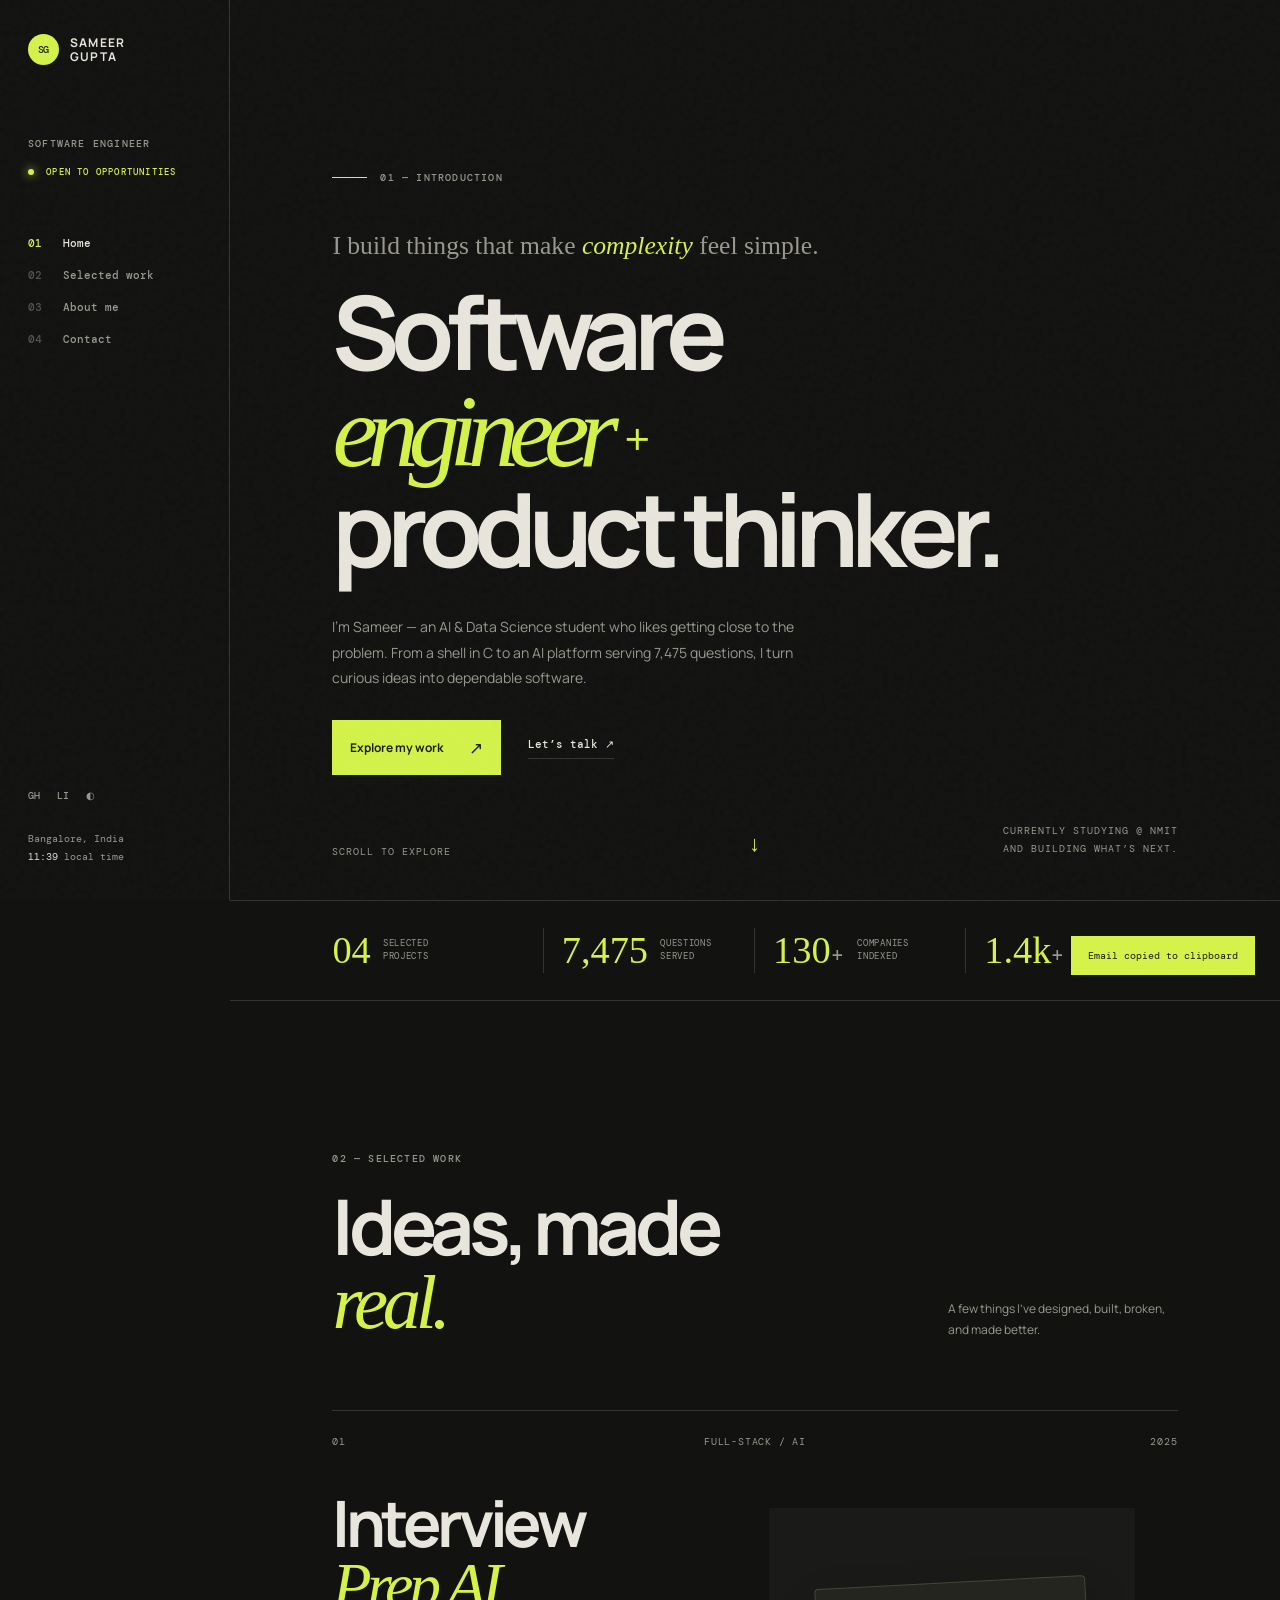
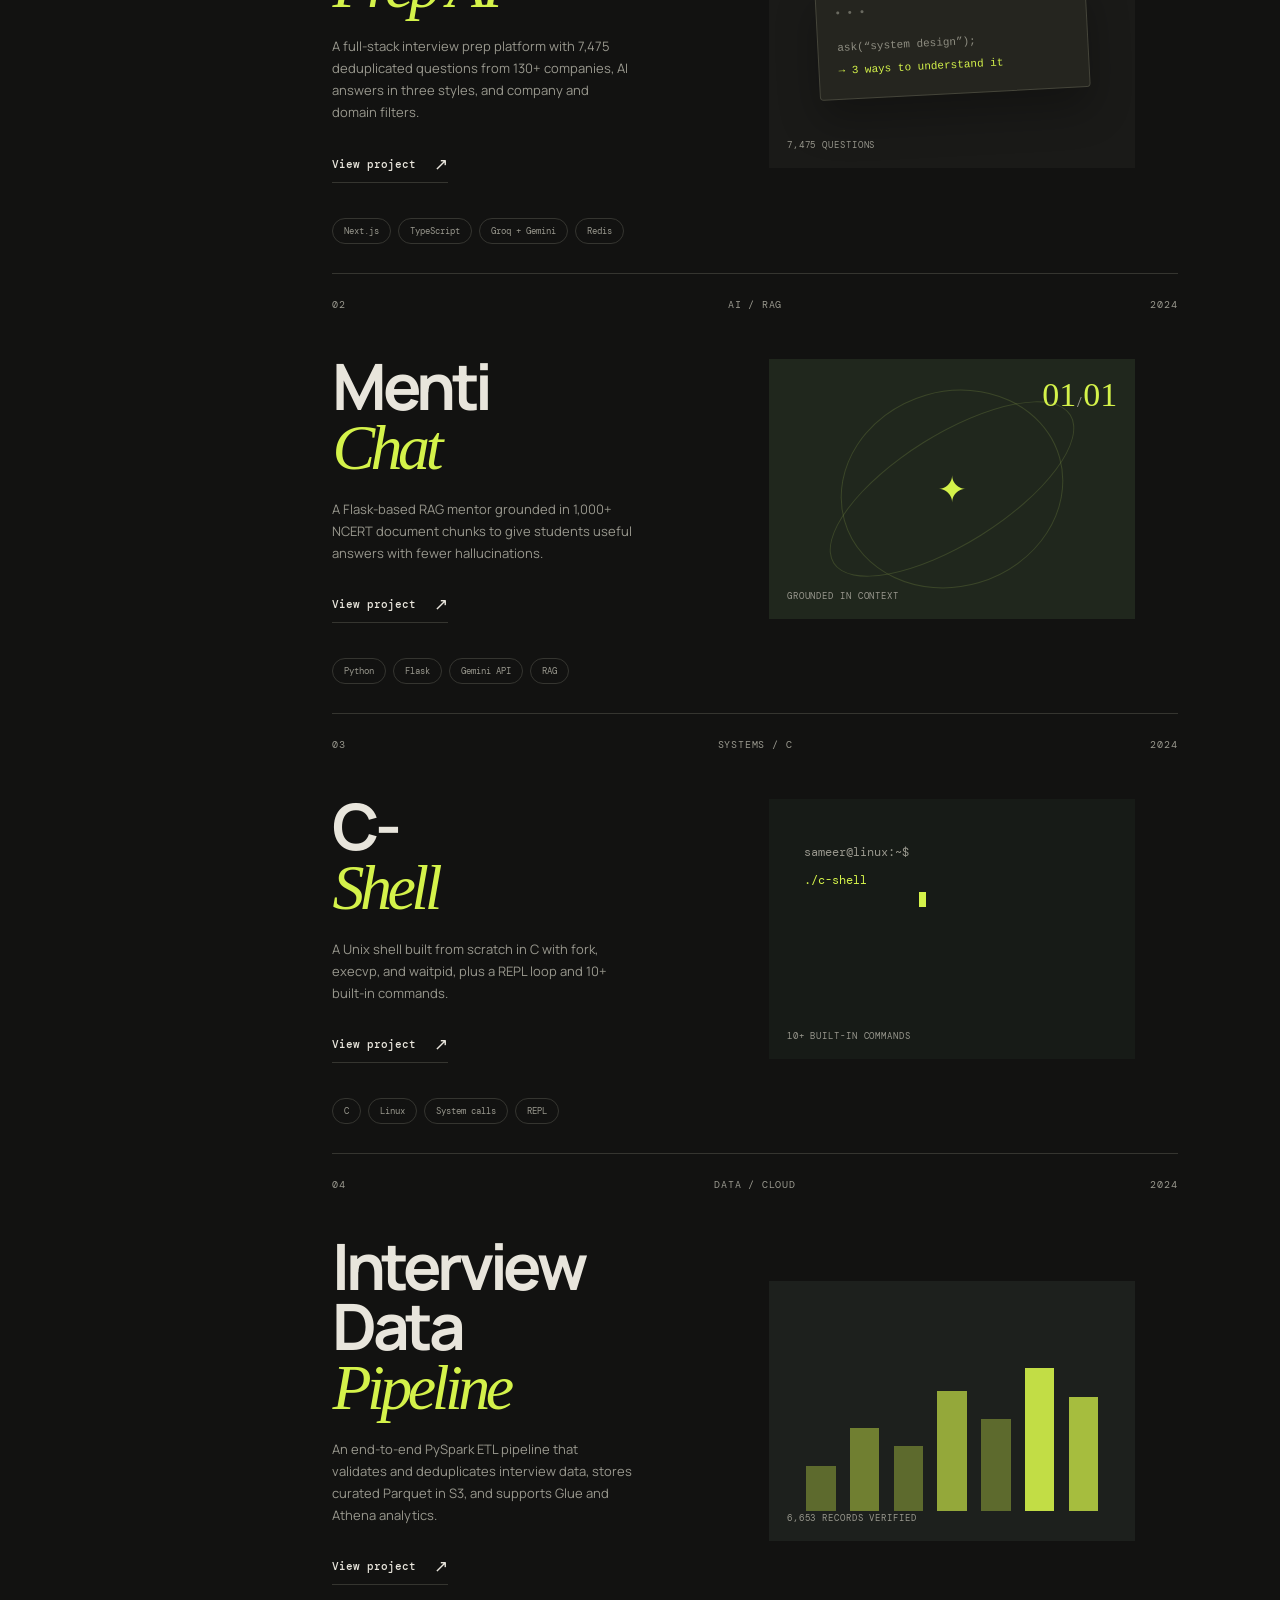
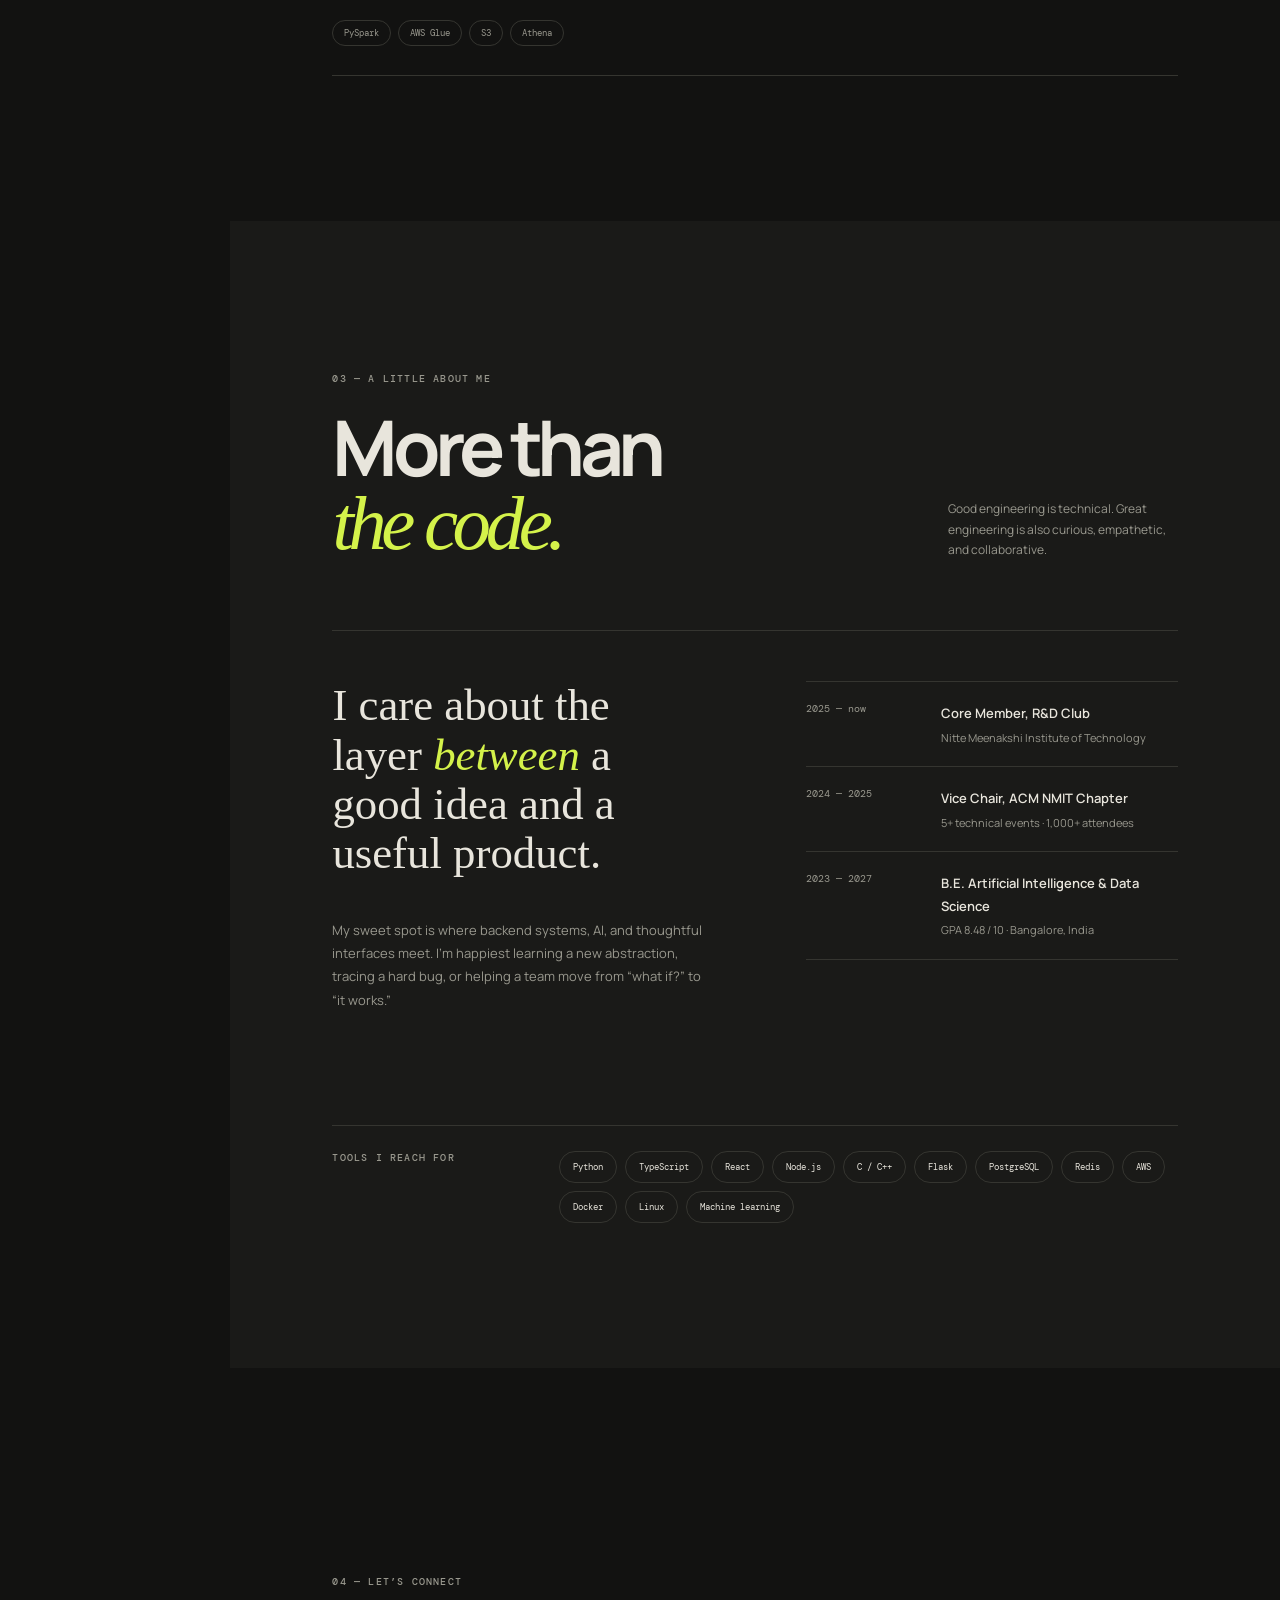
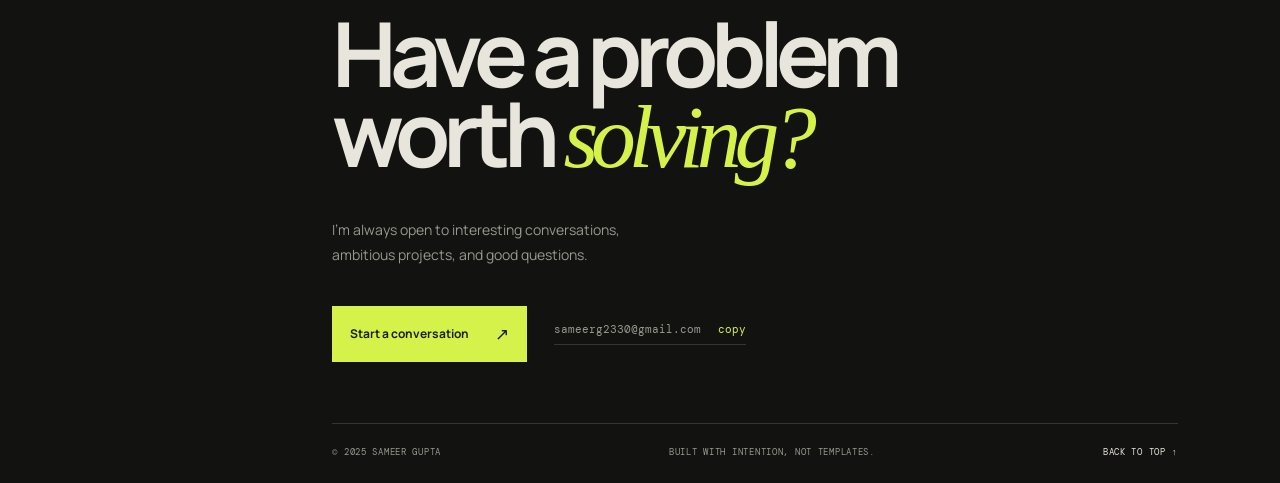
==== index.html @ 7794a2fc "updated links for projects and their description" ====
<!doctype html>
<html lang="en">
  <head>
    <meta charset="UTF-8" />
    <meta name="viewport" content="width=device-width, initial-scale=1.0" />
    <meta name="description" content="Sameer Gupta — software engineer building useful systems with clarity and care." />
    <title>Sameer Gupta — Software Engineer</title>
    <link rel="preconnect" href="https://fonts.googleapis.com" />
    <link rel="preconnect" href="https://fonts.gstatic.com" crossorigin />
    <link href="https://fonts.googleapis.com/css2?family=DM+Mono:wght@400;500&family=Manrope:wght@400;500;600;700;800&display=swap" rel="stylesheet" />
    <link rel="stylesheet" href="styles.css" />
  </head>
  <body>
    <div class="noise"></div>
    <aside class="sidebar" aria-label="Primary navigation">
      <a class="brand" href="#top" aria-label="Sameer Gupta home"><span class="brand-mark">SG</span><span>sameer<br />gupta</span></a>
      <div class="side-meta">
        <span class="eyebrow">Software engineer</span>
        <span class="status"><i></i> open to opportunities</span>
      </div>
      <nav class="side-nav">
        <a class="active" href="#top"><span>01</span>Home</a>
        <a href="#work"><span>02</span>Selected work</a>
        <a href="#about"><span>03</span>About me</a>
        <a href="#contact"><span>04</span>Contact</a>
      </nav>
      <div class="side-bottom">
        <div class="socials"><a href="https://github.com/SamG1123" target="_blank" rel="noreferrer">GH</a><a href="https://linkedin.com/in/sameer-gupta-him" target="_blank" rel="noreferrer">LI</a><button id="themeToggle" aria-label="Toggle color theme">◐</button></div>
        <span class="location">Bangalore, India<br /><span id="clock">--:--</span> local time</span>
      </div>
    </aside>

    <header class="mobile-header">
      <a class="brand" href="#top"><span class="brand-mark">SG</span><span>sameer gupta</span></a>
      <button class="menu-toggle" id="menuToggle" aria-expanded="false" aria-controls="mobileNav">Menu <span>+</span></button>
    </header>
    <nav class="mobile-nav" id="mobileNav">
      <a href="#top">01 / Home</a><a href="#work">02 / Selected work</a><a href="#about">03 / About me</a><a href="#contact">04 / Contact</a>
    </nav>

    <main id="top">
      <section class="hero section-pad">
        <div class="hero-kicker reveal"><span class="line"></span><span>01 — introduction</span></div>
        <div class="hero-copy">
          <p class="hero-overline reveal">I build things that make <em>complexity</em> feel simple.</p>
          <h1 class="reveal">Software<br /><span>engineer</span> <b>+</b><br />product thinker.</h1>
          <p class="hero-description reveal">I’m Sameer — an AI &amp; Data Science student who likes getting close to the problem. From a shell in C to an AI platform serving 7,475 questions, I turn curious ideas into dependable software.</p>
          <div class="hero-actions reveal"><a class="button button-primary" href="#work">Explore my work <span>↗</span></a><a class="text-link" href="#contact">Let’s talk <span>↗</span></a></div>
        </div>
        <div class="hero-footer reveal"><span>Scroll to explore</span><span class="scroll-arrow">↓</span><span class="hero-note">Currently studying @ NMIT<br />and building what’s next.</span></div>
      </section>

      <section class="metrics section-pad">
        <div class="metric"><strong>04</strong><span>selected<br />projects</span></div>
        <div class="metric"><strong>7,475</strong><span>questions<br />served</span></div>
        <div class="metric"><strong>130<span>+</span></strong><span>companies<br />indexed</span></div>
        <div class="metric"><strong>1.4k<span>+</span></strong><span>people reached<br />through events</span></div>
      </section>

      <section class="work section-pad" id="work">
        <div class="section-heading reveal"><div><span class="eyebrow">02 — selected work</span><h2>Ideas, made<br /><em>real.</em></h2></div><p>A few things I’ve designed, built, broken, and made better.</p></div>
        <div class="project-list">
          <article class="project featured reveal">
            <div class="project-top"><span class="project-number">01</span><span class="project-type">Full-stack / AI</span><span class="project-year">2025</span></div>
            <div class="project-content"><div><h3>Interview<br /><i>Prep AI</i></h3><p>A full-stack interview prep platform with 7,475 deduplicated questions from 130+ companies, AI answers in three styles, and company and domain filters.</p><a class="project-link" href="https://github.com/SamG1123/prep_ai" target="_blank" rel="noreferrer">View project <span>↗</span></a></div><div class="project-visual prep-visual"><span class="visual-label">7,475 questions</span><div class="terminal-card"><span class="dots">● ● ●</span><code>ask(“system design”);<br /><b>→ 3 ways to understand it</b></code></div></div></div>
            <div class="tags"><span>Next.js</span><span>TypeScript</span><span>Groq + Gemini</span><span>Redis</span></div>
          </article>
          <article class="project reveal">
            <div class="project-top"><span class="project-number">02</span><span class="project-type">AI / RAG</span><span class="project-year">2024</span></div>
            <div class="project-content"><div><h3>Menti<br /><i>Chat</i></h3><p>A Flask-based RAG mentor grounded in 1,000+ NCERT document chunks to give students useful answers with fewer hallucinations.</p><a class="project-link" href="https://github.com/SamG1123/MentiChat" target="_blank" rel="noreferrer">View project <span>↗</span></a></div><div class="project-visual mentor-visual"><span class="orbit orbit-one"></span><span class="orbit orbit-two"></span><span class="visual-label">grounded in context</span><strong>01<span>/</span>01</strong></div></div>
            <div class="tags"><span>Python</span><span>Flask</span><span>Gemini API</span><span>RAG</span></div>
          </article>
          <article class="project reveal">
            <div class="project-top"><span class="project-number">03</span><span class="project-type">Systems / C</span><span class="project-year">2024</span></div>
            <div class="project-content"><div><h3>C-<br /><i>Shell</i></h3><p>A Unix shell built from scratch in C with fork, execvp, and waitpid, plus a REPL loop and 10+ built-in commands.</p><a class="project-link" href="https://github.com/SamG1123/C-Shell" target="_blank" rel="noreferrer">View project <span>↗</span></a></div><div class="project-visual shell-visual"><span class="prompt">sameer@linux:~$</span><span class="command">./c-shell</span><span class="cursor"></span><span class="visual-label">10+ built-in commands</span></div></div>
            <div class="tags"><span>C</span><span>Linux</span><span>System calls</span><span>REPL</span></div>
          </article>
          <article class="project reveal">
            <div class="project-top"><span class="project-number">04</span><span class="project-type">Data / Cloud</span><span class="project-year">2024</span></div>
            <div class="project-content"><div><h3>Interview Data<br /><i>Pipeline</i></h3><p>An end-to-end PySpark ETL pipeline that validates and deduplicates interview data, stores curated Parquet in S3, and supports Glue and Athena analytics.</p><a class="project-link" href="https://github.com/SamG1123/interview_data_pipeline" target="_blank" rel="noreferrer">View project <span>↗</span></a></div><div class="project-visual data-visual"><div class="bars"><i></i><i></i><i></i><i></i><i></i><i></i><i></i></div><span class="visual-label">6,653 records verified</span></div></div>
            <div class="tags"><span>PySpark</span><span>AWS Glue</span><span>S3</span><span>Athena</span></div>
          </article>
        </div>
      </section>

      <section class="about section-pad" id="about">
        <div class="section-heading reveal"><div><span class="eyebrow">03 — a little about me</span><h2>More than<br /><em>the code.</em></h2></div><p>Good engineering is technical. Great engineering is also curious, empathetic, and collaborative.</p></div>
        <div class="about-grid">
          <div class="about-statement reveal"><p>I care about the layer <em>between</em> a good idea and a useful product.</p><p class="small">My sweet spot is where backend systems, AI, and thoughtful interfaces meet. I’m happiest learning a new abstraction, tracing a hard bug, or helping a team move from “what if?” to “it works.”</p></div>
          <div class="experience reveal"><div class="experience-row"><span>2025 — now</span><div><strong>Core Member, R&amp;D Club</strong><p>Nitte Meenakshi Institute of Technology</p></div></div><div class="experience-row"><span>2024 — 2025</span><div><strong>Vice Chair, ACM NMIT Chapter</strong><p>5+ technical events · 1,000+ attendees</p></div></div><div class="experience-row"><span>2023 — 2027</span><div><strong>B.E. Artificial Intelligence &amp; Data Science</strong><p>GPA 8.48 / 10 · Bangalore, India</p></div></div></div>
        </div>
        <div class="skills reveal"><span class="eyebrow">Tools I reach for</span><div class="skill-cloud"><span>Python</span><span>TypeScript</span><span>React</span><span>Node.js</span><span>C / C++</span><span>Flask</span><span>PostgreSQL</span><span>Redis</span><span>AWS</span><span>Docker</span><span>Linux</span><span>Machine learning</span></div></div>
      </section>

      <section class="contact section-pad" id="contact">
        <div class="contact-inner reveal"><span class="eyebrow">04 — let’s connect</span><h2>Have a problem<br />worth <em>solving?</em></h2><p>I’m always open to interesting conversations, ambitious projects, and good questions.</p><div class="contact-actions"><a class="button button-primary" href="mailto:sameerg2330@gmail.com">Start a conversation <span>↗</span></a><button class="copy-email" id="copyEmail">sameerg2330@gmail.com <span>copy</span></button></div></div>
        <footer><span>© 2025 Sameer Gupta</span><span>Built with intention, not templates.</span><a href="#top">Back to top ↑</a></footer>
      </section>
    </main>
    <div class="toast" id="toast">Email copied to clipboard</div>
    <script src="script.js"></script>
  </body>
</html>
---- styles.css ----
:root{--bg:#121211;--surface:#1a1a18;--text:#e8e5dc;--muted:#99988e;--line:#353530;--accent:#d4f24a;--accent-dark:#1b2010;--serif:Georgia,'Times New Roman',serif;--mono:'DM Mono',monospace;--sans:Manrope,Arial,sans-serif}
*{box-sizing:border-box}html{scroll-behavior:smooth}body{margin:0;background:var(--bg);color:var(--text);font-family:var(--sans);font-size:15px;line-height:1.5}body.light{--bg:#f1f0e9;--surface:#e5e4dc;--text:#1c1c19;--muted:#66665f;--line:#c9c8bf;--accent:#365f28;--accent-dark:#eff8df}.noise{position:fixed;inset:0;pointer-events:none;opacity:.035;z-index:20;background-image:url("data:image/svg+xml,%3Csvg viewBox='0 0 180 180' xmlns='http://www.w3.org/2000/svg'%3E%3Cfilter id='n'%3E%3CfeTurbulence type='fractalNoise' baseFrequency='.9' numOctaves='4' stitchTiles='stitch'/%3E%3C/filter%3E%3Crect width='100%25' height='100%25' filter='url(%23n)' opacity='.7'/%3E%3C/svg%3E")}.sidebar{position:fixed;top:0;bottom:0;left:0;width:230px;border-right:1px solid var(--line);padding:34px 28px;display:flex;flex-direction:column;z-index:10}.brand{display:flex;align-items:center;gap:11px;color:var(--text);font-size:12px;line-height:1.1;text-transform:uppercase;letter-spacing:.1em;font-weight:700;text-decoration:none}.brand-mark{display:grid;place-items:center;background:var(--accent);color:var(--accent-dark);width:31px;height:31px;border-radius:50%;font:500 10px var(--mono);letter-spacing:-.08em}.side-meta{margin-top:72px;display:grid;gap:16px}.eyebrow,.side-meta{font:500 10px var(--mono);text-transform:uppercase;letter-spacing:.12em}.eyebrow{color:var(--muted)}.status{color:var(--accent);font-size:9px}.status i{display:inline-block;width:6px;height:6px;border-radius:50%;background:var(--accent);margin-right:6px;box-shadow:0 0 10px var(--accent)}.side-nav{display:grid;gap:18px;margin-top:58px}.side-nav a{color:var(--muted);text-decoration:none;font:500 11px var(--mono);transition:.2s}.side-nav a span{display:inline-block;width:35px;color:#54544d}.side-nav a:hover,.side-nav a.active{color:var(--text)}.side-nav a.active span{color:var(--accent)}.side-bottom{margin-top:auto;display:grid;gap:28px}.socials{display:flex;gap:17px;align-items:center}.socials a,.socials button{color:var(--muted);font:500 10px var(--mono);text-decoration:none;background:none;border:0;padding:0;cursor:pointer}.socials a:hover,.socials button:hover{color:var(--accent)}.location{font:10px var(--mono);line-height:1.8;color:var(--muted)}#clock{color:var(--text)}main{margin-left:230px}.section-pad{padding-left:8vw;padding-right:8vw}.hero{min-height:100vh;padding-top:19vh;padding-bottom:42px;display:flex;flex-direction:column}.hero-kicker{display:flex;align-items:center;gap:13px;font:500 10px var(--mono);text-transform:uppercase;letter-spacing:.12em;color:var(--muted)}.line{width:35px;height:1px;background:var(--accent)}.hero-copy{max-width:880px;margin:auto 0}.hero-overline{font:400 clamp(18px,2vw,27px) var(--serif);color:var(--muted);margin:0 0 22px}.hero-overline em,.hero h1 span,.section-heading em,.about-statement em,.contact h2 em{color:var(--accent);font-style:italic}.hero h1{font-size:clamp(54px,8vw,116px);letter-spacing:-.08em;line-height:.94;margin:0;font-weight:700}.hero h1 span{font-family:var(--serif);font-weight:400;letter-spacing:-.1em}.hero h1 b{font-size:.45em;color:var(--accent);vertical-align:middle;font-weight:400;margin:0 .07em}.hero-description{max-width:480px;color:var(--muted);font-size:14px;line-height:1.8;margin:38px 0 30px}.hero-actions{display:flex;gap:27px;align-items:center}.button{display:inline-flex;gap:26px;align-items:center;text-decoration:none;font-size:12px;font-weight:700;padding:15px 18px;transition:transform .25s,background .25s}.button span,.project-link span{font-size:17px;font-weight:400}.button-primary{background:var(--accent);color:var(--accent-dark)}.button-primary:hover{transform:translateY(-3px);background:#e2fd61}.text-link,.project-link{color:var(--text);font:500 11px var(--mono);text-decoration:none;border-bottom:1px solid var(--line);padding-bottom:7px}.text-link:hover,.project-link:hover{color:var(--accent);border-color:var(--accent)}.hero-footer{display:grid;grid-template-columns:1fr 1fr 1fr;align-items:end;color:var(--muted);font:10px var(--mono);text-transform:uppercase;letter-spacing:.1em}.scroll-arrow{font-size:22px;color:var(--accent);text-align:center}.hero-note{text-align:right;line-height:1.8}.metrics{border-top:1px solid var(--line);border-bottom:1px solid var(--line);display:grid;grid-template-columns:repeat(4,1fr);padding-top:27px;padding-bottom:27px}.metric{display:flex;align-items:center;gap:12px;border-right:1px solid var(--line);padding-left:18px}.metric:first-child{padding-left:0}.metric:last-child{border:0}.metric strong{font:400 clamp(26px,3vw,40px) var(--serif);color:var(--accent)}.metric strong span{font-size:.55em}.metric span{font:9px var(--mono);text-transform:uppercase;letter-spacing:.08em;color:var(--muted);line-height:1.5}.work,.about{padding-top:145px;padding-bottom:145px}.section-heading{display:flex;justify-content:space-between;align-items:end;margin-bottom:70px}.section-heading h2{font-size:clamp(42px,6vw,82px);line-height:.95;letter-spacing:-.07em;margin:22px 0 0}.section-heading h2 em{font-family:var(--serif);font-weight:400}.section-heading>p{width:230px;color:var(--muted);font-size:12px;line-height:1.7;margin:0}.project-list{border-top:1px solid var(--line)}.project{border-bottom:1px solid var(--line);padding:24px 0 29px}.project-top{display:grid;grid-template-columns:1fr 1fr 1fr;color:var(--muted);font:10px var(--mono);text-transform:uppercase;letter-spacing:.08em}.project-type{text-align:center}.project-year{text-align:right}.project-content{display:grid;grid-template-columns:1fr 1fr;gap:70px;align-items:center;padding:45px 5% 35px 0}.project h3{font-size:clamp(38px,5vw,69px);line-height:.93;letter-spacing:-.07em;margin:0 0 20px}.project h3 i{font-family:var(--serif);font-weight:400;color:var(--accent)}.project p{max-width:300px;color:var(--muted);font-size:13px;line-height:1.7;margin:0 0 28px}.project-link{display:inline-flex;gap:18px;align-items:center}.project-visual{height:260px;position:relative;overflow:hidden;background:var(--surface);display:flex;align-items:center;justify-content:center}.visual-label{position:absolute;bottom:17px;left:18px;color:var(--muted);font:9px var(--mono);text-transform:uppercase;letter-spacing:.1em}.terminal-card{width:74%;background:#25251f;border:1px solid #45453a;border-radius:4px;padding:17px 19px;box-shadow:0 20px 40px #0004;transform:rotate(-3deg);font:11px/2 var(--mono);color:#8e8d81}.terminal-card .dots{font-size:7px;color:#6a6a60;display:block;margin-bottom:16px;letter-spacing:2px}.terminal-card code b{color:var(--accent);font-weight:400}.mentor-visual{background:#20271d}.orbit{position:absolute;border:1px solid #83994944;border-radius:50%;width:210px;height:210px;transform:rotate(25deg) skew(-8deg)}.orbit-two{width:280px;height:110px;transform:rotate(-32deg)}.mentor-visual:after{content:'✦';font-size:36px;color:var(--accent);z-index:1}.mentor-visual strong{position:absolute;right:18px;top:17px;font:34px var(--serif);color:var(--accent)}.mentor-visual strong span{font:11px var(--mono);color:var(--muted)}.shell-visual{background:#171b17;align-items:flex-start;justify-content:flex-start;padding:45px 35px;flex-direction:column;font:12px var(--mono)}.prompt{color:var(--muted)}.command{color:var(--accent);margin-top:12px}.cursor{width:7px;height:15px;background:var(--accent);margin:4px 0 0 115px;animation:blink 1s infinite}.data-visual{align-items:end;padding:30px 35px;background:#1d201d}.bars{height:150px;width:100%;display:flex;align-items:end;justify-content:space-around;gap:10px}.bars i{display:block;background:var(--accent);width:10%;height:30%;opacity:.35}.bars i:nth-child(2){height:55%;opacity:.45}.bars i:nth-child(3){height:43%}.bars i:nth-child(4){height:80%;opacity:.65}.bars i:nth-child(5){height:61%}.bars i:nth-child(6){height:95%;opacity:.9}.bars i:nth-child(7){height:76%;opacity:.75}.tags{display:flex;gap:7px;flex-wrap:wrap}.tags span,.skill-cloud span{border:1px solid var(--line);border-radius:30px;padding:6px 11px;color:var(--muted);font:9px var(--mono)}.about{background:var(--surface)}.about-grid{display:grid;grid-template-columns:1fr 1fr;gap:12%;border-top:1px solid var(--line);padding-top:50px}.about-statement>p:first-child{font:400 clamp(26px,3.5vw,47px) var(--serif);line-height:1.1;max-width:500px;margin:0 0 40px}.about-statement .small{font-size:13px;line-height:1.8;color:var(--muted);max-width:410px}.experience{border-top:1px solid var(--line)}.experience-row{display:grid;grid-template-columns:120px 1fr;gap:15px;padding:20px 0;border-bottom:1px solid var(--line)}.experience-row>span{font:10px var(--mono);color:var(--muted)}.experience-row strong{font-size:13px;font-weight:600}.experience-row p{font-size:11px;color:var(--muted);margin:5px 0 0}.skills{border-top:1px solid var(--line);margin-top:100px;padding-top:25px;display:grid;grid-template-columns:1fr 3fr;gap:20px}.skill-cloud{display:flex;flex-wrap:wrap;gap:8px}.skill-cloud span{color:var(--text);padding:9px 13px}.contact{padding-top:145px;padding-bottom:25px}.contact-inner{min-height:510px;display:flex;flex-direction:column;justify-content:center}.contact h2{font-size:clamp(48px,7vw,96px);line-height:.9;letter-spacing:-.08em;margin:25px 0}.contact h2 em{font-family:var(--serif);font-weight:400}.contact-inner>p{color:var(--muted);font-size:14px;max-width:330px;line-height:1.8}.contact-actions{display:flex;align-items:center;gap:27px;margin-top:25px}.copy-email{border:0;border-bottom:1px solid var(--line);padding:0 0 8px;background:none;color:var(--muted);font:11px var(--mono);cursor:pointer}.copy-email span{color:var(--accent);margin-left:10px}.copy-email:hover{color:var(--text)}footer{border-top:1px solid var(--line);padding-top:22px;display:flex;justify-content:space-between;color:var(--muted);font:9px var(--mono);text-transform:uppercase;letter-spacing:.08em}footer a{color:var(--text);text-decoration:none}.mobile-header,.mobile-nav{display:none}.toast{position:fixed;bottom:25px;right:25px;padding:13px 17px;background:var(--accent);color:var(--accent-dark);font:10px var(--mono);transform:translateY(100px);transition:.3s;z-index:30}.toast.show{transform:translateY(0)}.reveal{opacity:0;transform:translateY(18px);transition:opacity .7s,transform .7s}.reveal.visible{opacity:1;transform:none}@keyframes blink{50%{opacity:0}}@media(max-width:800px){.sidebar{display:none}.mobile-header{height:76px;padding:20px;display:flex;align-items:center;justify-content:space-between;border-bottom:1px solid var(--line);position:relative;z-index:12}.mobile-header .brand span:last-child{font-size:10px}.menu-toggle{color:var(--text);background:none;border:0;font:10px var(--mono);text-transform:uppercase}.menu-toggle span{color:var(--accent);font-size:17px;margin-left:7px}.mobile-nav{display:none;position:absolute;z-index:11;top:76px;left:0;right:0;background:var(--surface);padding:25px 20px;border-bottom:1px solid var(--line)}.mobile-nav.open{display:grid;gap:20px}.mobile-nav a{color:var(--text);text-decoration:none;font:11px var(--mono)}main{margin:0}.section-pad{padding-left:20px;padding-right:20px}.hero{min-height:calc(100vh - 76px);padding-top:55px}.hero-copy{margin:auto 0}.hero h1{font-size:clamp(49px,14vw,84px)}.hero-description{font-size:13px}.hero-footer{grid-template-columns:1fr 1fr;gap:10px}.hero-footer .hero-note{display:none}.metrics{grid-template-columns:1fr 1fr;gap:20px;padding-top:22px;padding-bottom:22px}.metric{padding:0!important;border:0}.metric strong{font-size:29px}.work,.about,.contact{padding-top:90px;padding-bottom:90px}.section-heading{display:block;margin-bottom:48px}.section-heading h2{font-size:57px;margin-bottom:25px}.section-heading>p{width:auto}.project-content{grid-template-columns:1fr;gap:30px;padding:35px 0}.project h3{font-size:54px}.project-visual{height:220px}.about-grid{grid-template-columns:1fr;gap:55px}.skills{display:block;margin-top:70px}.skill-cloud{margin-top:20px}.contact-inner{min-height:500px}.contact h2{font-size:59px}.contact-actions{align-items:flex-start;flex-direction:column;gap:25px}footer{gap:18px;flex-wrap:wrap}footer span:nth-child(2){order:3;width:100%}}
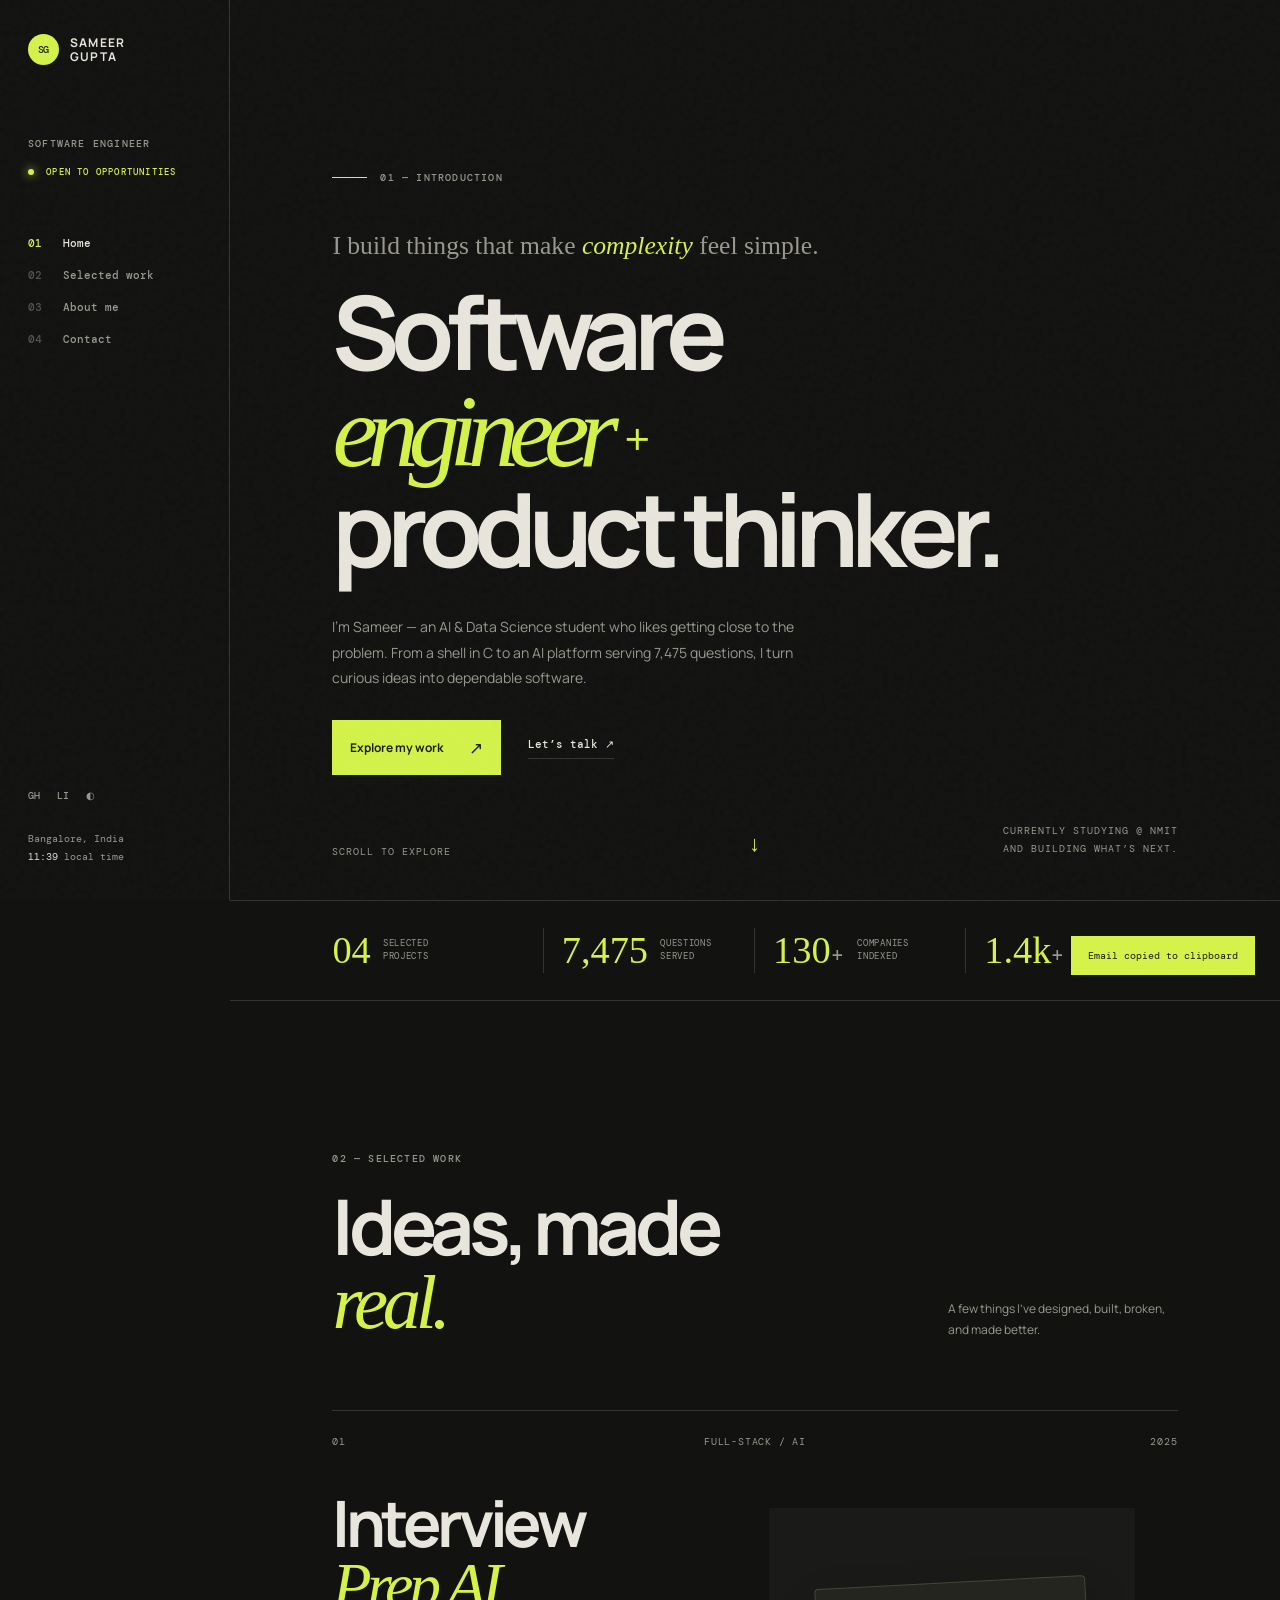
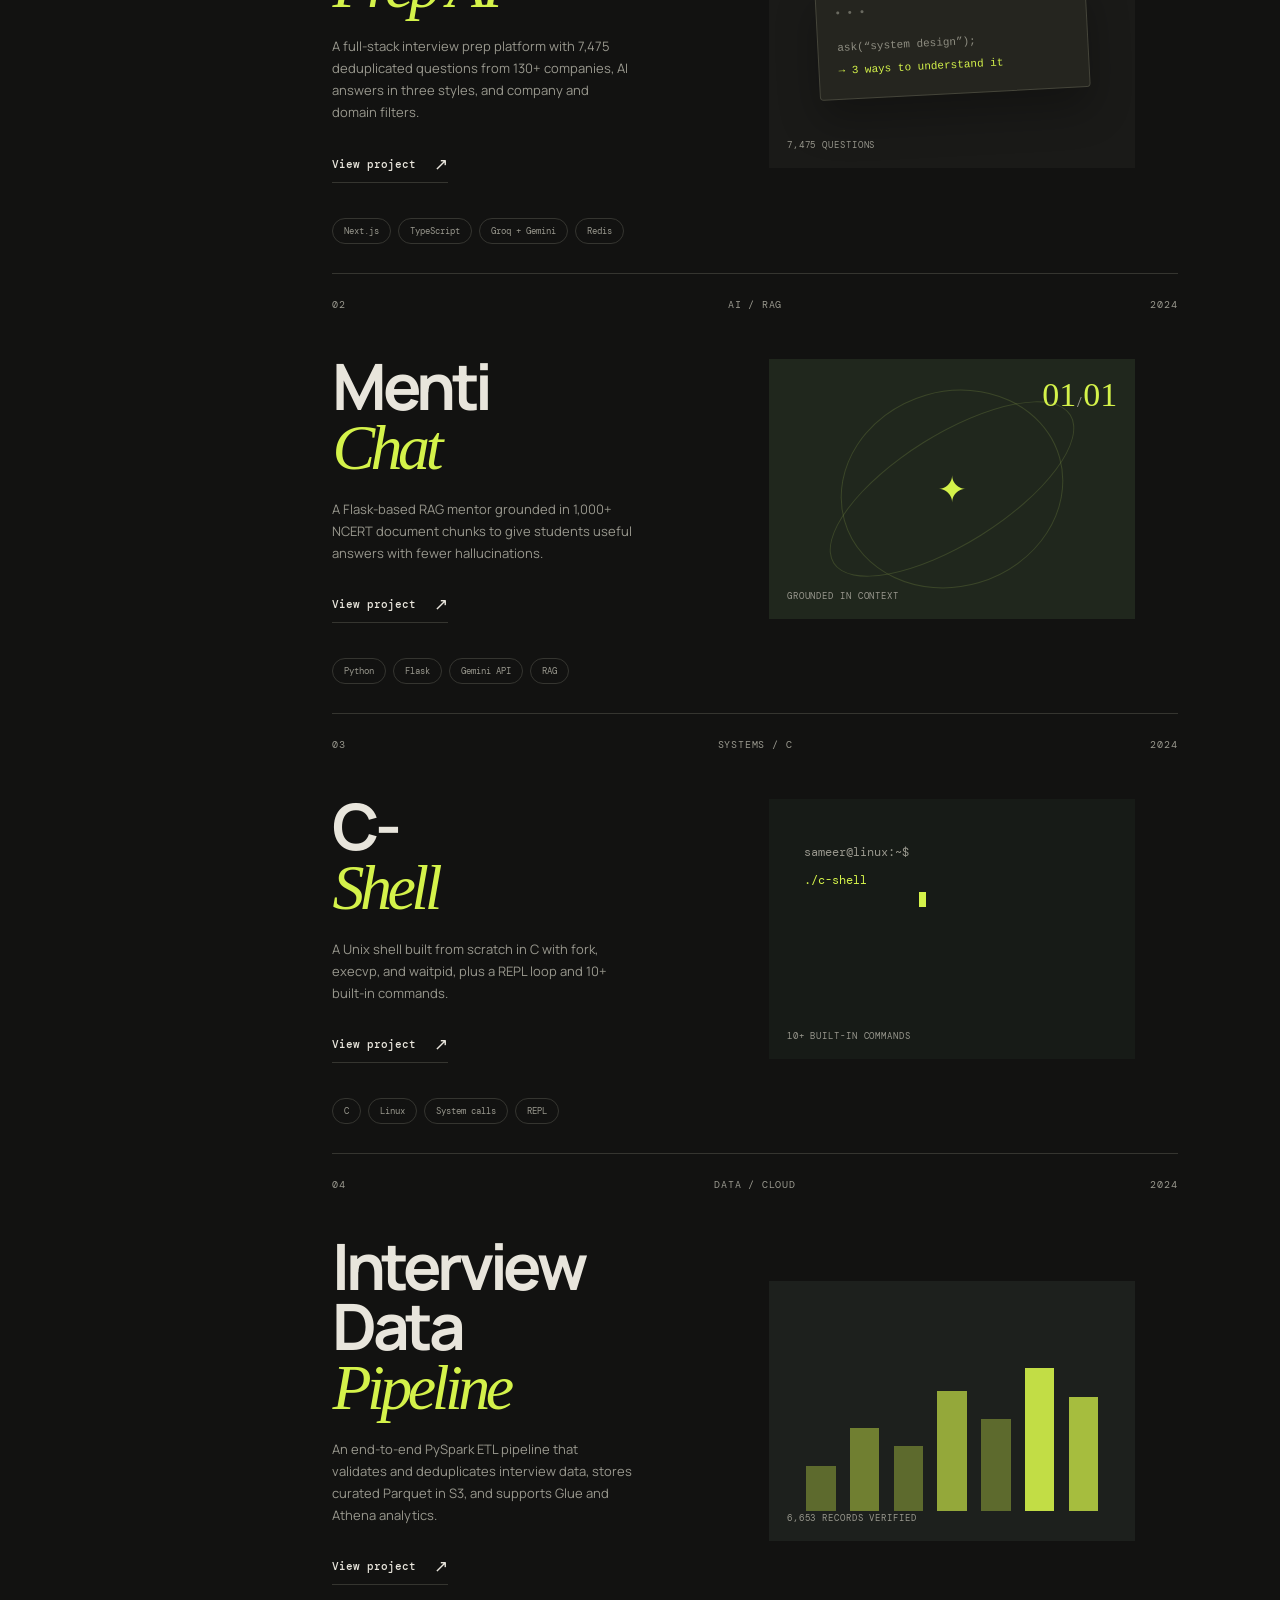
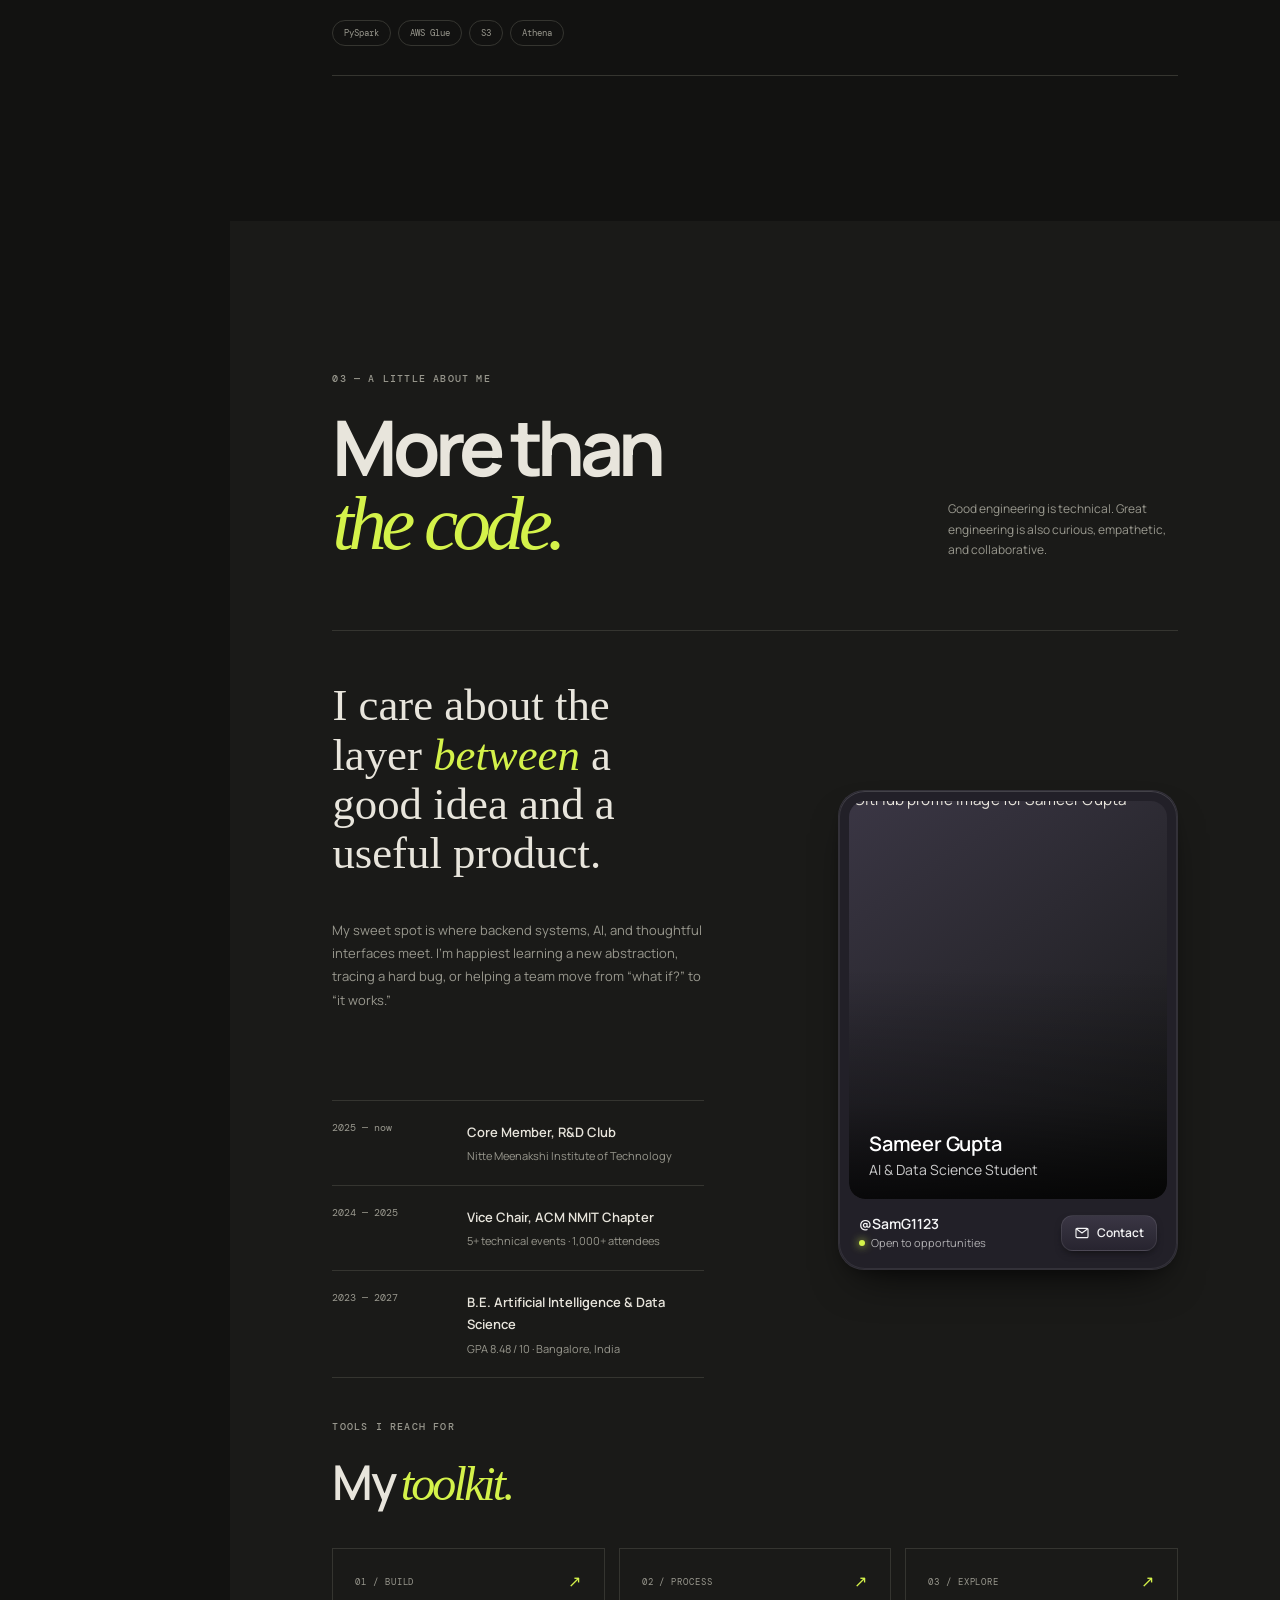
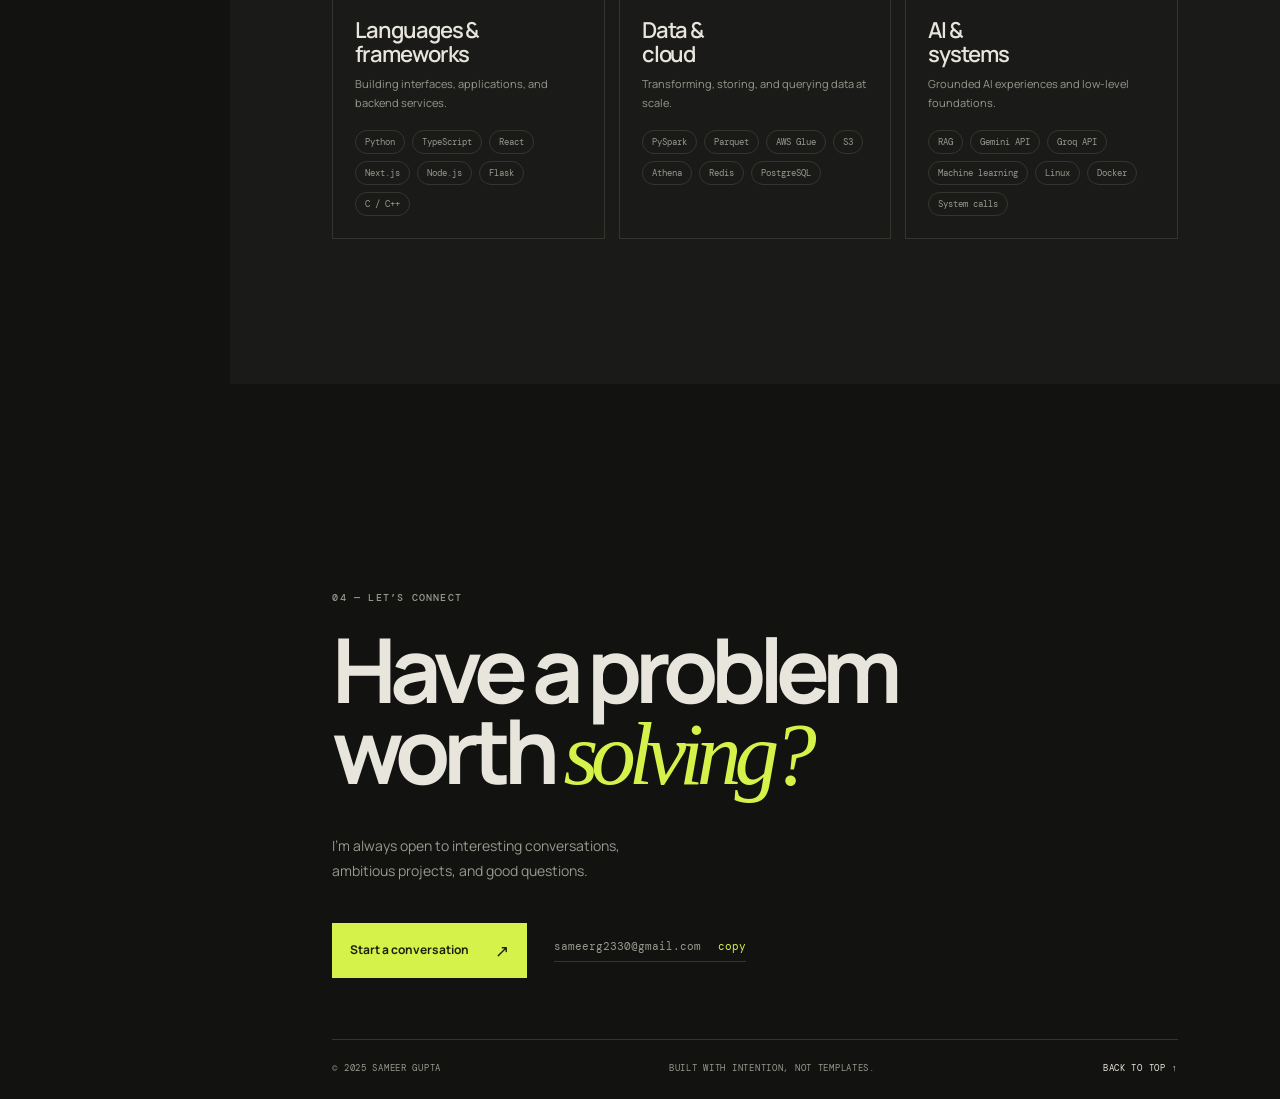
==== commit f280fd7d: "added profile card and reworked tech stack" ====
--- a/index.html
+++ b/index.html
@@ -9,6 +9,8 @@
     <link rel="preconnect" href="https://fonts.gstatic.com" crossorigin />
     <link href="https://fonts.googleapis.com/css2?family=DM+Mono:wght@400;500&family=Manrope:wght@400;500;600;700;800&display=swap" rel="stylesheet" />
     <link rel="stylesheet" href="styles.css" />
+    <link rel="stylesheet" href="profile-card.css" />
+    <link rel="stylesheet" href="skills.css" />
   </head>
   <body>
     <div class="noise"></div>
@@ -88,8 +90,49 @@
         <div class="about-grid">
           <div class="about-statement reveal"><p>I care about the layer <em>between</em> a good idea and a useful product.</p><p class="small">My sweet spot is where backend systems, AI, and thoughtful interfaces meet. I’m happiest learning a new abstraction, tracing a hard bug, or helping a team move from “what if?” to “it works.”</p></div>
           <div class="experience reveal"><div class="experience-row"><span>2025 — now</span><div><strong>Core Member, R&amp;D Club</strong><p>Nitte Meenakshi Institute of Technology</p></div></div><div class="experience-row"><span>2024 — 2025</span><div><strong>Vice Chair, ACM NMIT Chapter</strong><p>5+ technical events · 1,000+ attendees</p></div></div><div class="experience-row"><span>2023 — 2027</span><div><strong>B.E. Artificial Intelligence &amp; Data Science</strong><p>GPA 8.48 / 10 · Bangalore, India</p></div></div></div>
+          <aside class="profile-card" aria-label="Sameer Gupta profile card">
+            <div class="profile-card__body">
+              <div class="profile-card__tile">
+                <img class="profile-card__photo" src="https://github.com/SamG1123.png?size=640" alt="GitHub profile image for Sameer Gupta" />
+                <span class="profile-card__holo" aria-hidden="true"></span>
+                <span class="profile-card__scrim" aria-hidden="true"></span>
+                <div class="profile-card__info"><h3>Sameer Gupta</h3><p>AI &amp; Data Science Student</p></div>
+              </div>
+              <div class="profile-card__footer">
+                <div class="profile-card__meta"><span class="profile-card__handle">@SamG1123</span><span class="profile-card__status">Open to opportunities</span></div>
+                <a class="profile-card__contact" href="mailto:sameerg2330@gmail.com" aria-label="Contact Sameer Gupta by email">
+                  <svg viewBox="0 0 24 24" aria-hidden="true"><path d="M3 6.75A1.75 1.75 0 0 1 4.75 5h14.5A1.75 1.75 0 0 1 21 6.75v10.5A1.75 1.75 0 0 1 19.25 19H4.75A1.75 1.75 0 0 1 3 17.25V6.75Zm1.8-.1 7.2 5.4 7.2-5.4" /></svg>
+                  Contact
+                </a>
+              </div>
+              <span class="profile-card__glare" aria-hidden="true"></span>
+              <span class="profile-card__rim" aria-hidden="true"></span>
+            </div>
+          </aside>
         </div>
-        <div class="skills reveal"><span class="eyebrow">Tools I reach for</span><div class="skill-cloud"><span>Python</span><span>TypeScript</span><span>React</span><span>Node.js</span><span>C / C++</span><span>Flask</span><span>PostgreSQL</span><span>Redis</span><span>AWS</span><span>Docker</span><span>Linux</span><span>Machine learning</span></div></div>
+        <div class="skills reveal">
+          <div class="skills-heading"><span class="eyebrow">Tools I reach for</span><h3>My <em>toolkit.</em></h3></div>
+          <div class="skill-grid">
+            <article class="skill-card">
+              <div class="skill-card__top"><span>01 / BUILD</span><span aria-hidden="true">↗</span></div>
+              <h4>Languages &amp;<br />frameworks</h4>
+              <p>Building interfaces, applications, and backend services.</p>
+              <div class="skill-card__tags"><span>Python</span><span>TypeScript</span><span>React</span><span>Next.js</span><span>Node.js</span><span>Flask</span><span>C / C++</span></div>
+            </article>
+            <article class="skill-card">
+              <div class="skill-card__top"><span>02 / PROCESS</span><span aria-hidden="true">↗</span></div>
+              <h4>Data &amp;<br />cloud</h4>
+              <p>Transforming, storing, and querying data at scale.</p>
+              <div class="skill-card__tags"><span>PySpark</span><span>Parquet</span><span>AWS Glue</span><span>S3</span><span>Athena</span><span>Redis</span><span>PostgreSQL</span></div>
+            </article>
+            <article class="skill-card">
+              <div class="skill-card__top"><span>03 / EXPLORE</span><span aria-hidden="true">↗</span></div>
+              <h4>AI &amp;<br />systems</h4>
+              <p>Grounded AI experiences and low-level foundations.</p>
+              <div class="skill-card__tags"><span>RAG</span><span>Gemini API</span><span>Groq API</span><span>Machine learning</span><span>Linux</span><span>Docker</span><span>System calls</span></div>
+            </article>
+          </div>
+        </div>
       </section>
 
       <section class="contact section-pad" id="contact">
--- a/profile-card.css
+++ b/profile-card.css
@@ -0,0 +1,260 @@
+.profile-card {
+  --pc-pointer-x: 50%;
+  --pc-pointer-y: 50%;
+  --pc-active: 0;
+  --pc-rotate-x: 0deg;
+  --pc-rotate-y: 0deg;
+  width: min(100%, 340px);
+  margin-top: 34px;
+  perspective: 1000px;
+}
+
+.about-grid {
+  grid-template-areas: "statement card" "experience card";
+}
+
+.about-statement {
+  grid-area: statement;
+}
+
+.experience {
+  grid-area: experience;
+}
+
+.about-grid > .profile-card {
+  grid-area: card;
+  align-self: center;
+  justify-self: end;
+  margin-top: 0;
+}
+
+.profile-card__body {
+  position: relative;
+  display: grid;
+  gap: 10px;
+  padding: 10px;
+  overflow: hidden;
+  border: 1px solid rgb(255 255 255 / 8%);
+  border-radius: 26px;
+  background: rgb(38 35 46 / 76%);
+  box-shadow: 0 22px 44px -20px rgb(0 0 0 / 80%), 0 6px 16px -8px rgb(0 0 0 / 50%);
+  -webkit-backdrop-filter: blur(20px) saturate(1.6);
+  backdrop-filter: blur(20px) saturate(1.6);
+  transform: rotateX(var(--pc-rotate-x)) rotateY(var(--pc-rotate-y));
+  transition: transform 180ms ease-out;
+  will-change: transform;
+}
+
+.profile-card__tile {
+  position: relative;
+  aspect-ratio: 4 / 5;
+  overflow: hidden;
+  border-radius: 16px;
+  background: linear-gradient(145deg, #3a3644, #171817);
+  isolation: isolate;
+}
+
+.profile-card__photo {
+  position: absolute;
+  inset: -8px;
+  width: calc(100% + 16px);
+  height: calc(100% + 16px);
+  object-fit: cover;
+  object-position: center 35%;
+  transform: scale(1.02);
+  user-select: none;
+}
+
+.profile-card__holo,
+.profile-card__scrim,
+.profile-card__glare,
+.profile-card__rim {
+  position: absolute;
+  inset: 0;
+  border-radius: inherit;
+  pointer-events: none;
+}
+
+.profile-card__holo {
+  z-index: 1;
+  background: repeating-linear-gradient(125deg, transparent 0 12%, rgb(129 231 204 / 35%) 18%, rgb(205 149 245 / 35%) 23%, transparent 31%),
+    radial-gradient(ellipse at var(--pc-pointer-x) var(--pc-pointer-y), rgb(255 255 255 / 48%), transparent 48%);
+  background-size: 220% 220%;
+  background-position: var(--pc-pointer-x) var(--pc-pointer-y);
+  mix-blend-mode: color-dodge;
+  opacity: calc(var(--pc-active) * .7);
+  transition: opacity 180ms ease-out;
+}
+
+.profile-card__scrim {
+  z-index: 2;
+  background: linear-gradient(to top, rgb(0 0 0 / 76%), rgb(0 0 0 / 30%) 24%, transparent 58%);
+}
+
+.profile-card__info {
+  position: absolute;
+  z-index: 3;
+  right: 20px;
+  bottom: 18px;
+  left: 20px;
+  color: #fff;
+}
+
+.profile-card__info h3 {
+  margin: 0;
+  color: inherit;
+  font-size: 20px;
+  font-weight: 600;
+  line-height: 1.25;
+  letter-spacing: -.01em;
+}
+
+.profile-card__info p {
+  margin: 4px 0 0;
+  color: rgb(255 255 255 / 78%);
+  font-size: 14px;
+  line-height: 1.45;
+}
+
+.profile-card__footer {
+  display: flex;
+  align-items: center;
+  gap: 12px;
+  min-width: 0;
+  padding: 6px 10px 8px;
+}
+
+.profile-card__meta {
+  display: flex;
+  flex: 1;
+  flex-direction: column;
+  gap: 4px;
+  min-width: 0;
+}
+
+.profile-card__handle {
+  overflow: hidden;
+  color: #f4f4f5;
+  font-size: 14px;
+  font-weight: 600;
+  line-height: 1.25;
+  text-overflow: ellipsis;
+  white-space: nowrap;
+}
+
+.profile-card__status {
+  display: flex;
+  align-items: center;
+  gap: 6px;
+  color: rgb(244 244 245 / 68%);
+  font-size: 11px;
+  line-height: 1.25;
+  white-space: nowrap;
+}
+
+.profile-card__status::before {
+  width: 6px;
+  height: 6px;
+  flex: none;
+  border-radius: 50%;
+  background: var(--accent);
+  box-shadow: 0 0 8px var(--accent);
+  content: '';
+}
+
+.profile-card__contact {
+  display: inline-flex;
+  flex: none;
+  align-items: center;
+  gap: 7px;
+  min-height: 36px;
+  padding: 0 12px;
+  border: 1px solid rgb(255 255 255 / 9%);
+  border-radius: 12px;
+  background: linear-gradient(180deg, #3a3644, #27242f);
+  box-shadow: 0 4px 10px -4px rgb(0 0 0 / 70%);
+  color: #f4f4f5;
+  font-size: 12px;
+  font-weight: 600;
+  text-decoration: none;
+  transition: filter .2s ease, transform .2s ease;
+}
+
+.profile-card__contact:hover {
+  filter: brightness(1.2);
+}
+
+.profile-card__contact:active {
+  transform: scale(.96);
+}
+
+.profile-card__contact:focus-visible {
+  outline: 2px solid var(--accent);
+  outline-offset: 3px;
+}
+
+.profile-card__contact svg {
+  width: 16px;
+  height: 16px;
+  fill: none;
+  stroke: currentColor;
+  stroke-linecap: round;
+  stroke-linejoin: round;
+  stroke-width: 1.7;
+}
+
+.profile-card__glare {
+  z-index: 4;
+  background: radial-gradient(ellipse at var(--pc-pointer-x) var(--pc-pointer-y), rgb(255 255 255 / 34%), transparent 55%);
+  mix-blend-mode: overlay;
+  opacity: calc(var(--pc-active) * .8);
+}
+
+.profile-card__rim {
+  z-index: 5;
+  box-shadow: inset 0 0 0 1px rgb(255 255 255 / 8%), inset 0 1px 0 rgb(255 255 255 / 8%);
+}
+
+body.light .profile-card__body {
+  border-color: rgb(24 24 27 / 8%);
+  background: rgb(240 240 243 / 86%);
+  box-shadow: 0 22px 44px -22px rgb(24 24 27 / 30%), 0 6px 16px -10px rgb(24 24 27 / 16%);
+}
+
+body.light .profile-card__handle {
+  color: #27272a;
+}
+
+body.light .profile-card__status {
+  color: rgb(39 39 42 / 65%);
+}
+
+body.light .profile-card__contact {
+  border-color: rgb(24 24 27 / 8%);
+  background: linear-gradient(180deg, #fff, #f6f6f8);
+  box-shadow: 0 4px 10px -5px rgb(24 24 27 / 25%);
+  color: #27272a;
+}
+
+@media (max-width: 800px) {
+  .about-grid {
+    grid-template-areas: "statement" "experience" "card";
+  }
+
+  .about-grid > .profile-card {
+    justify-self: start;
+    margin-top: 28px;
+  }
+
+  .profile-card {
+    margin-top: 28px;
+  }
+}
+
+@media (prefers-reduced-motion: reduce) {
+  .profile-card__body,
+  .profile-card__holo,
+  .profile-card__contact {
+    transition: none;
+  }
+}
--- a/skills.css
+++ b/skills.css
@@ -0,0 +1,119 @@
+.skills {
+  display: block;
+  margin-top: 110px;
+  padding-top: 0;
+  border-top: 0;
+}
+
+.skills-heading {
+  margin-bottom: 28px;
+}
+
+.skills-heading h3 {
+  margin: 10px 0 0;
+  font-size: clamp(32px, 4vw, 48px);
+  font-weight: 600;
+  letter-spacing: -.06em;
+}
+
+.skills-heading h3 em {
+  color: var(--accent);
+  font-family: var(--serif);
+  font-weight: 400;
+}
+
+.skill-grid {
+  display: grid;
+  grid-template-columns: repeat(3, minmax(0, 1fr));
+  gap: 14px;
+}
+
+.skill-card {
+  position: relative;
+  min-height: 275px;
+  padding: 22px;
+  overflow: hidden;
+  border: 1px solid var(--line);
+  background: linear-gradient(145deg, var(--surface), transparent 155%);
+  transition: border-color .25s ease, transform .25s ease;
+}
+
+.skill-card:hover {
+  transform: translateY(-4px);
+  border-color: var(--accent);
+}
+
+.skill-card__top {
+  display: flex;
+  align-items: center;
+  justify-content: space-between;
+  color: var(--muted);
+  font: 9px var(--mono);
+  letter-spacing: .1em;
+}
+
+.skill-card__top span:last-child {
+  color: var(--accent);
+  font-size: 16px;
+}
+
+.skill-card h4 {
+  margin: 26px 0 9px;
+  font-size: 22px;
+  font-weight: 600;
+  line-height: 1.1;
+  letter-spacing: -.05em;
+}
+
+.skill-card p {
+  min-height: 38px;
+  margin: 0 0 17px;
+  color: var(--muted);
+  font-size: 11px;
+  line-height: 1.7;
+}
+
+.skill-card__tags {
+  display: flex;
+  flex-wrap: wrap;
+  gap: 7px;
+}
+
+.skill-card__tags span {
+  padding: 5px 9px;
+  border: 1px solid var(--line);
+  border-radius: 30px;
+  color: var(--muted);
+  font: 9px var(--mono);
+}
+
+@media (max-width: 1000px) {
+  .skill-grid {
+    grid-template-columns: repeat(2, minmax(0, 1fr));
+  }
+}
+
+@media (max-width: 800px) {
+  .skills {
+    margin-top: 70px;
+  }
+
+  .skill-grid {
+    grid-template-columns: 1fr;
+  }
+
+  .skill-card {
+    min-height: auto;
+    padding: 20px;
+  }
+
+  .skill-card p {
+    min-height: 0;
+  }
+}
+
+@media (prefers-reduced-motion: reduce) {
+  .skill-card {
+    transition: none;
+  }
+}
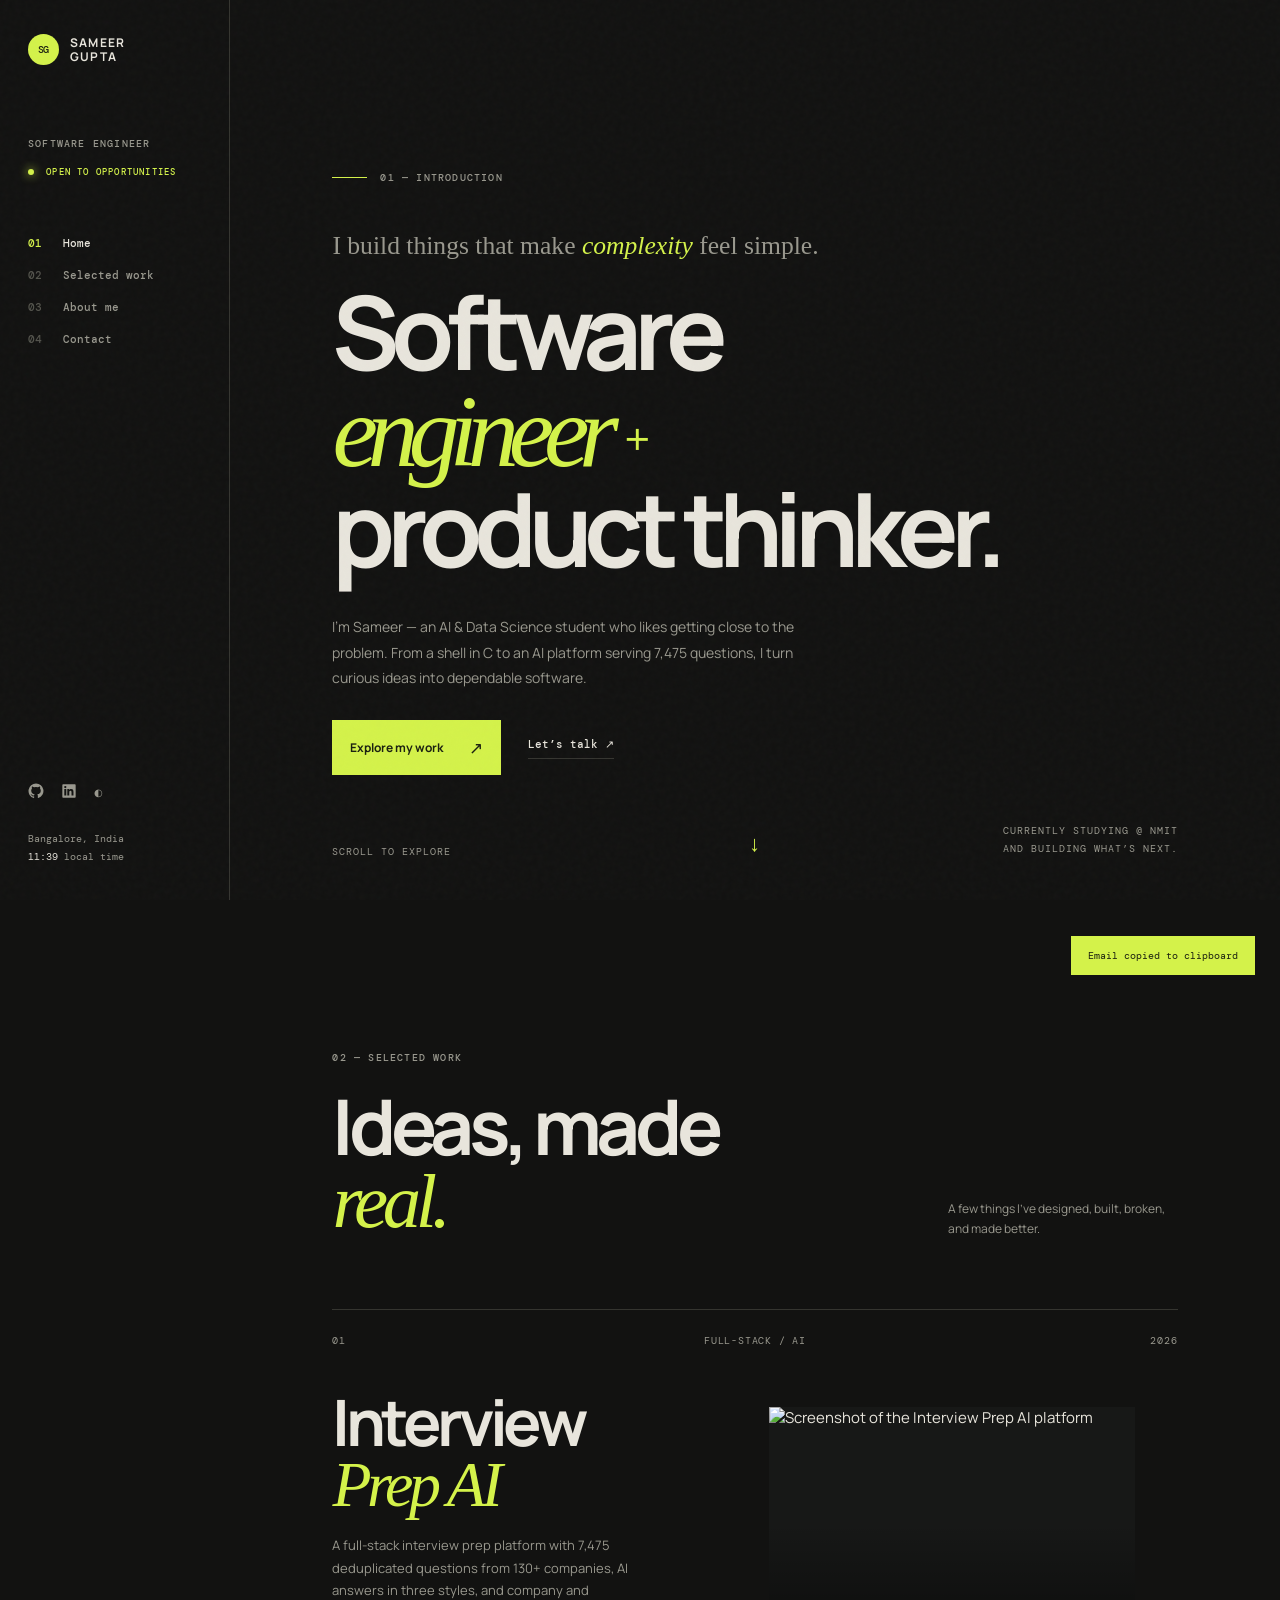
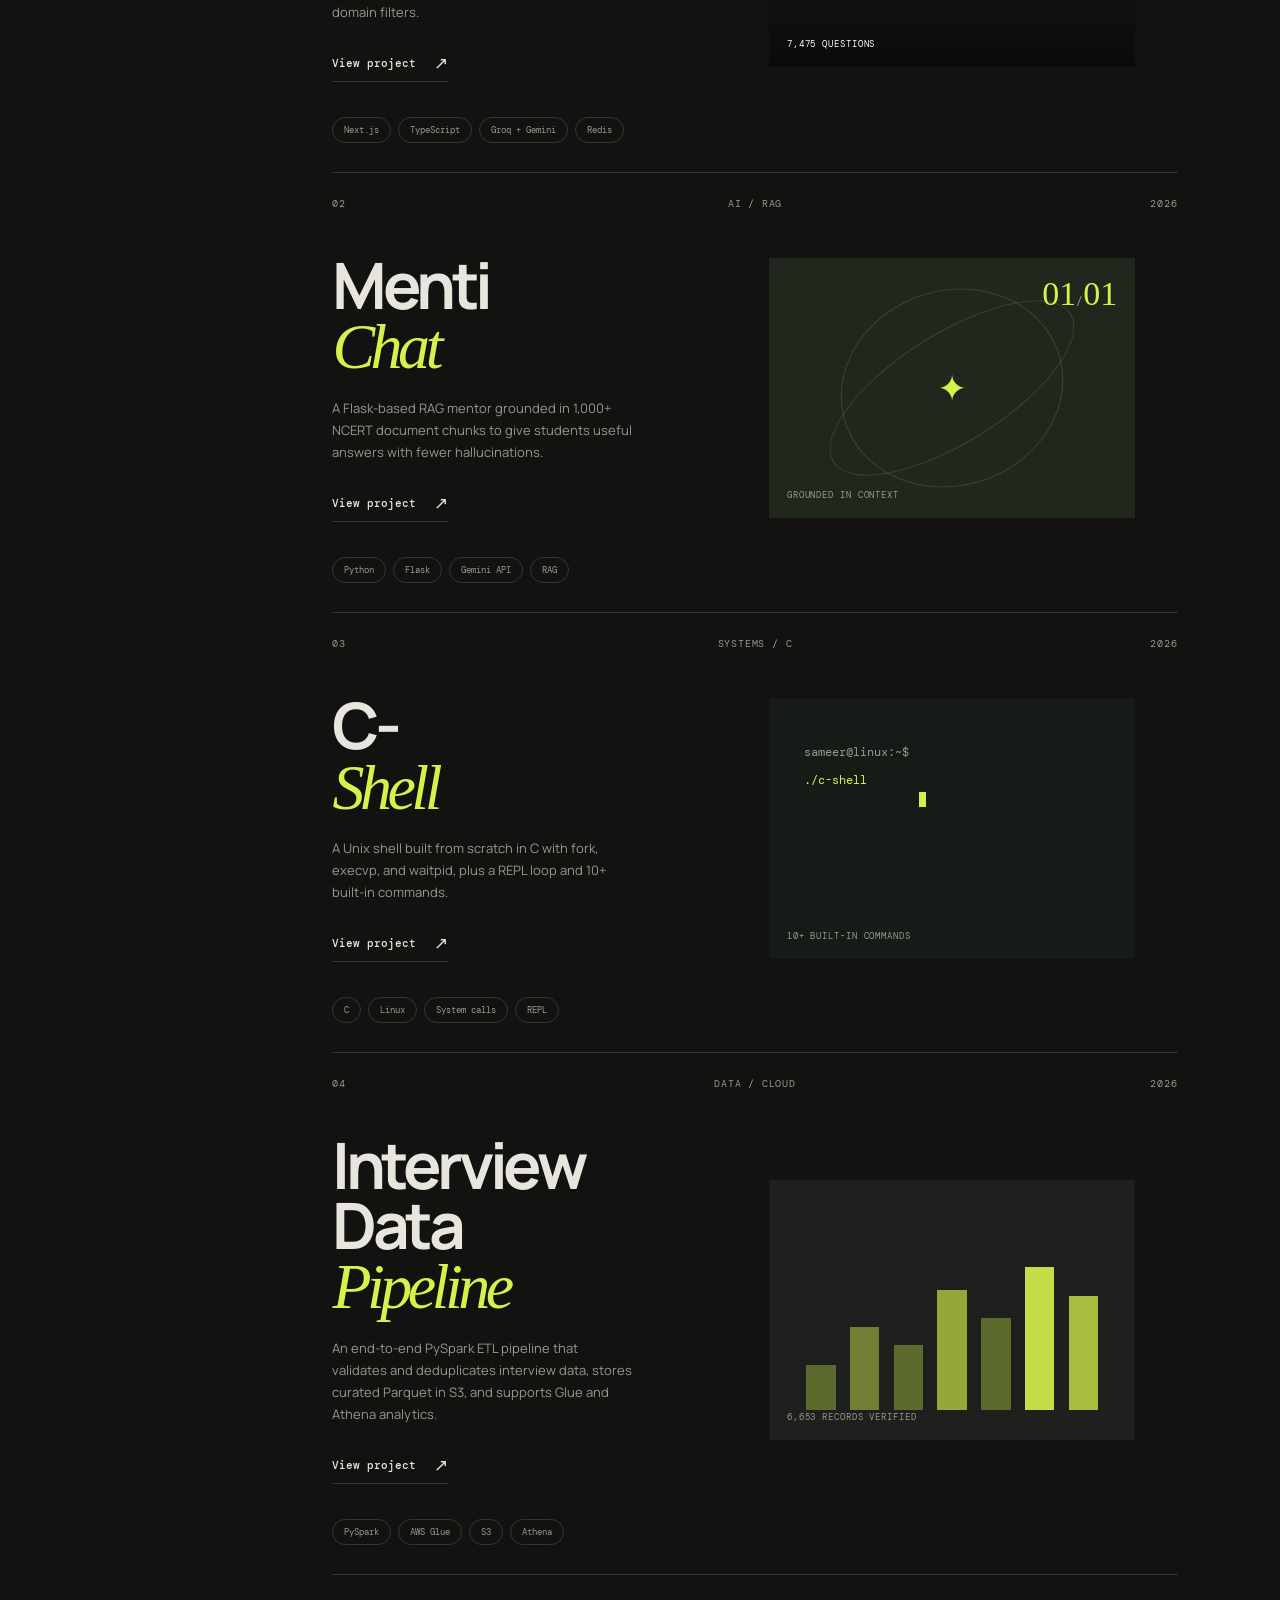
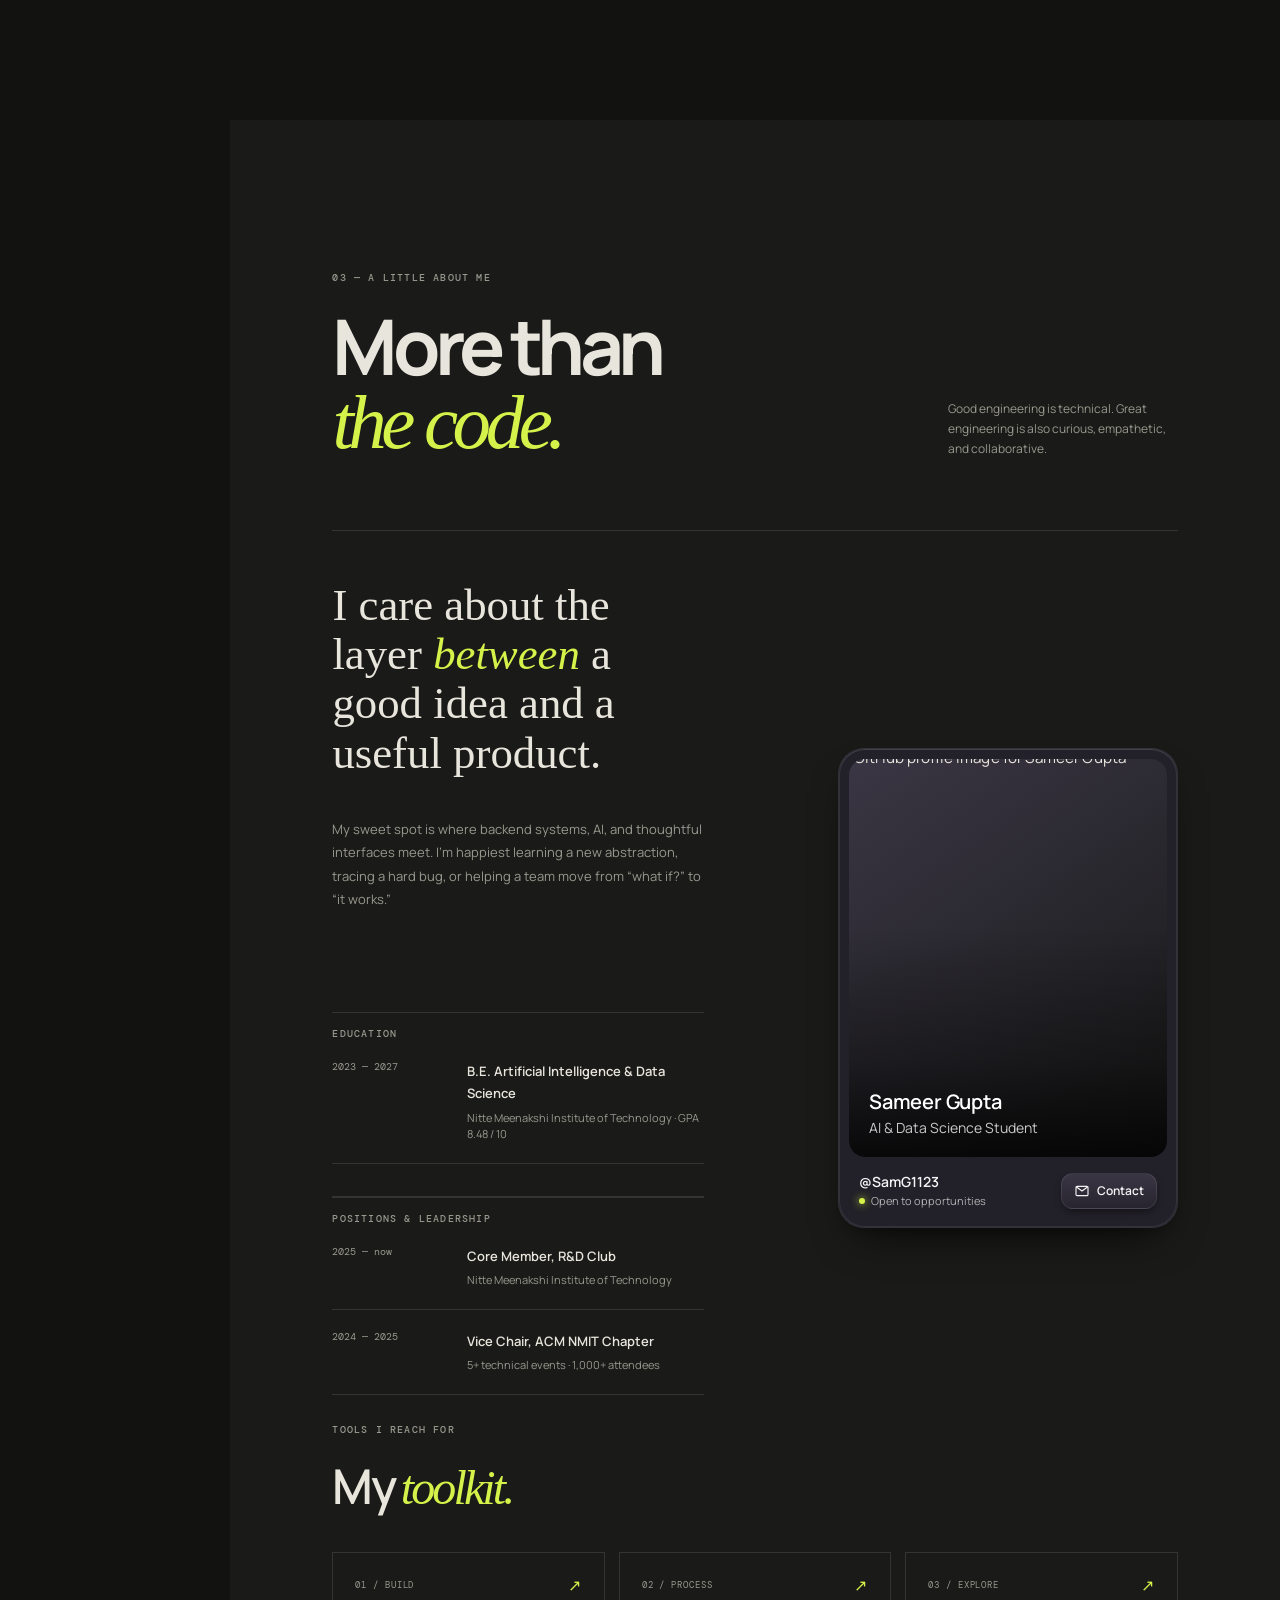
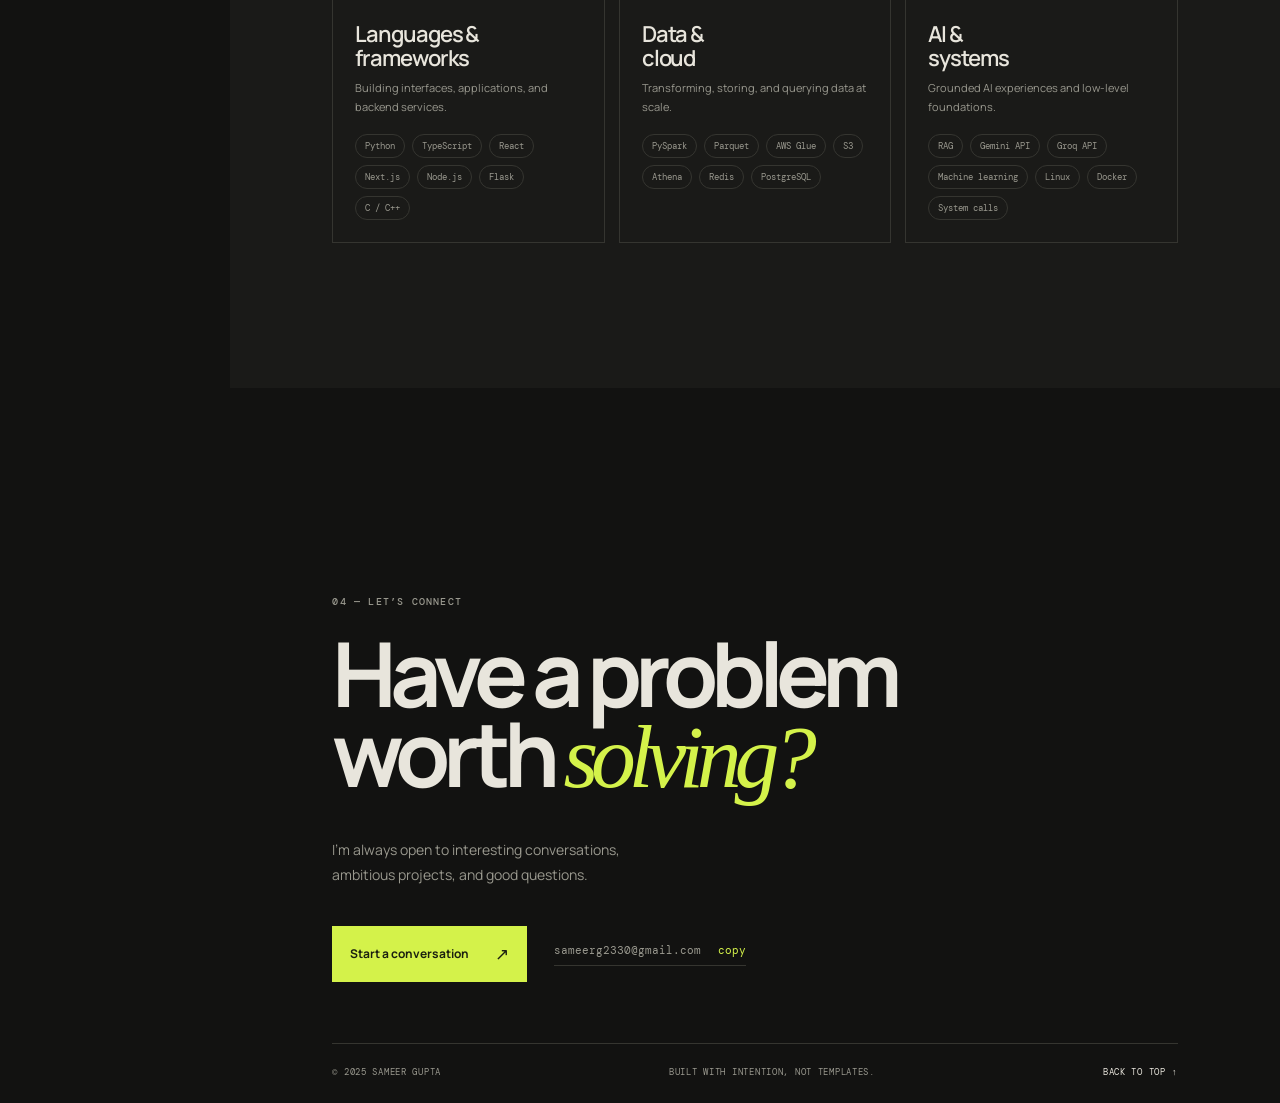
==== commit 09e2b84d: "updated profile section and images" ====
--- a/index.html
+++ b/index.html
@@ -11,6 +11,7 @@
     <link rel="stylesheet" href="styles.css" />
     <link rel="stylesheet" href="profile-card.css" />
     <link rel="stylesheet" href="skills.css" />
+    <link rel="stylesheet" href="project-previews.css" />
   </head>
   <body>
     <div class="noise"></div>
@@ -27,7 +28,7 @@
         <a href="#contact"><span>04</span>Contact</a>
       </nav>
       <div class="side-bottom">
-        <div class="socials"><a href="https://github.com/SamG1123" target="_blank" rel="noreferrer">GH</a><a href="https://linkedin.com/in/sameer-gupta-him" target="_blank" rel="noreferrer">LI</a><button id="themeToggle" aria-label="Toggle color theme">◐</button></div>
+        <div class="socials"><a href="https://github.com/SamG1123" target="_blank" rel="noreferrer" aria-label="GitHub profile"><svg width="16" height="16" viewBox="0 0 24 24" fill="currentColor" aria-hidden="true"><path d="M12 .75a11.25 11.25 0 0 0-3.56 21.92c.56.1.77-.24.77-.54v-2.1c-3.14.68-3.8-1.33-3.8-1.33-.51-1.3-1.25-1.65-1.25-1.65-1.02-.7.08-.69.08-.69 1.13.08 1.73 1.16 1.73 1.16 1 1.72 2.62 1.23 3.26.94.1-.73.39-1.23.71-1.51-2.5-.28-5.14-1.28-5.14-5.56 0-1.23.44-2.24 1.16-3.03-.12-.29-.5-1.44.11-3 0 0 .95-.3 3.1 1.16a10.77 10.77 0 0 1 5.64 0c2.15-1.46 3.1-1.16 3.1-1.16.61 1.56.23 2.71.11 3 .72.79 1.16 1.8 1.16 3.03 0 4.29-2.65 5.27-5.17 5.55.4.35.76 1.03.76 2.08v3.1c0 .3.2.65.77.54A11.25 11.25 0 0 0 12 .75Z" /></svg></a><a href="https://linkedin.com/in/sameer-gupta-him" target="_blank" rel="noreferrer" aria-label="LinkedIn profile"><svg width="16" height="16" viewBox="0 0 24 24" fill="currentColor" aria-hidden="true"><path d="M20.45 2H3.55C2.69 2 2 2.68 2 3.52v16.96c0 .84.69 1.52 1.55 1.52h16.9c.86 0 1.55-.68 1.55-1.52V3.52c0-.84-.69-1.52-1.55-1.52ZM7.93 18.7H4.96V9.13h2.97v9.57ZM6.44 7.82a1.72 1.72 0 1 1 0-3.44 1.72 1.72 0 0 1 0 3.44Zm12.27 10.88h-2.96v-4.66c0-1.11-.02-2.54-1.55-2.54-1.55 0-1.79 1.21-1.79 2.46v4.74H9.45V9.13h2.84v1.31h.04c.39-.75 1.36-1.54 2.8-1.54 3 0 3.58 1.98 3.58 4.55v5.25Z" /></svg></a><button id="themeToggle" aria-label="Toggle color theme">◐</button></div>
         <span class="location">Bangalore, India<br /><span id="clock">--:--</span> local time</span>
       </div>
     </aside>
@@ -52,33 +53,26 @@
         <div class="hero-footer reveal"><span>Scroll to explore</span><span class="scroll-arrow">↓</span><span class="hero-note">Currently studying @ NMIT<br />and building what’s next.</span></div>
       </section>
 
-      <section class="metrics section-pad">
-        <div class="metric"><strong>04</strong><span>selected<br />projects</span></div>
-        <div class="metric"><strong>7,475</strong><span>questions<br />served</span></div>
-        <div class="metric"><strong>130<span>+</span></strong><span>companies<br />indexed</span></div>
-        <div class="metric"><strong>1.4k<span>+</span></strong><span>people reached<br />through events</span></div>
-      </section>
-
       <section class="work section-pad" id="work">
         <div class="section-heading reveal"><div><span class="eyebrow">02 — selected work</span><h2>Ideas, made<br /><em>real.</em></h2></div><p>A few things I’ve designed, built, broken, and made better.</p></div>
         <div class="project-list">
           <article class="project featured reveal">
-            <div class="project-top"><span class="project-number">01</span><span class="project-type">Full-stack / AI</span><span class="project-year">2025</span></div>
-            <div class="project-content"><div><h3>Interview<br /><i>Prep AI</i></h3><p>A full-stack interview prep platform with 7,475 deduplicated questions from 130+ companies, AI answers in three styles, and company and domain filters.</p><a class="project-link" href="https://github.com/SamG1123/prep_ai" target="_blank" rel="noreferrer">View project <span>↗</span></a></div><div class="project-visual prep-visual"><span class="visual-label">7,475 questions</span><div class="terminal-card"><span class="dots">● ● ●</span><code>ask(“system design”);<br /><b>→ 3 ways to understand it</b></code></div></div></div>
+            <div class="project-top"><span class="project-number">01</span><span class="project-type">Full-stack / AI</span><span class="project-year">2026</span></div>
+            <div class="project-content"><div><h3>Interview<br /><i>Prep AI</i></h3><p>A full-stack interview prep platform with 7,475 deduplicated questions from 130+ companies, AI answers in three styles, and company and domain filters.</p><a class="project-link" href="https://github.com/SamG1123/prep_ai" target="_blank" rel="noreferrer">View project <span>↗</span></a></div><div class="project-visual prep-visual"><img class="project-screenshot" src="https://github.com/user-attachments/assets/b5f69670-a19f-4874-93cb-061b0af01380" alt="Screenshot of the Interview Prep AI platform" loading="lazy" /><span class="visual-label">7,475 questions</span></div></div>
             <div class="tags"><span>Next.js</span><span>TypeScript</span><span>Groq + Gemini</span><span>Redis</span></div>
           </article>
           <article class="project reveal">
-            <div class="project-top"><span class="project-number">02</span><span class="project-type">AI / RAG</span><span class="project-year">2024</span></div>
+            <div class="project-top"><span class="project-number">02</span><span class="project-type">AI / RAG</span><span class="project-year">2026</span></div>
             <div class="project-content"><div><h3>Menti<br /><i>Chat</i></h3><p>A Flask-based RAG mentor grounded in 1,000+ NCERT document chunks to give students useful answers with fewer hallucinations.</p><a class="project-link" href="https://github.com/SamG1123/MentiChat" target="_blank" rel="noreferrer">View project <span>↗</span></a></div><div class="project-visual mentor-visual"><span class="orbit orbit-one"></span><span class="orbit orbit-two"></span><span class="visual-label">grounded in context</span><strong>01<span>/</span>01</strong></div></div>
             <div class="tags"><span>Python</span><span>Flask</span><span>Gemini API</span><span>RAG</span></div>
           </article>
           <article class="project reveal">
-            <div class="project-top"><span class="project-number">03</span><span class="project-type">Systems / C</span><span class="project-year">2024</span></div>
+            <div class="project-top"><span class="project-number">03</span><span class="project-type">Systems / C</span><span class="project-year">2026</span></div>
             <div class="project-content"><div><h3>C-<br /><i>Shell</i></h3><p>A Unix shell built from scratch in C with fork, execvp, and waitpid, plus a REPL loop and 10+ built-in commands.</p><a class="project-link" href="https://github.com/SamG1123/C-Shell" target="_blank" rel="noreferrer">View project <span>↗</span></a></div><div class="project-visual shell-visual"><span class="prompt">sameer@linux:~$</span><span class="command">./c-shell</span><span class="cursor"></span><span class="visual-label">10+ built-in commands</span></div></div>
             <div class="tags"><span>C</span><span>Linux</span><span>System calls</span><span>REPL</span></div>
           </article>
           <article class="project reveal">
-            <div class="project-top"><span class="project-number">04</span><span class="project-type">Data / Cloud</span><span class="project-year">2024</span></div>
+            <div class="project-top"><span class="project-number">04</span><span class="project-type">Data / Cloud</span><span class="project-year">2026</span></div>
             <div class="project-content"><div><h3>Interview Data<br /><i>Pipeline</i></h3><p>An end-to-end PySpark ETL pipeline that validates and deduplicates interview data, stores curated Parquet in S3, and supports Glue and Athena analytics.</p><a class="project-link" href="https://github.com/SamG1123/interview_data_pipeline" target="_blank" rel="noreferrer">View project <span>↗</span></a></div><div class="project-visual data-visual"><div class="bars"><i></i><i></i><i></i><i></i><i></i><i></i><i></i></div><span class="visual-label">6,653 records verified</span></div></div>
             <div class="tags"><span>PySpark</span><span>AWS Glue</span><span>S3</span><span>Athena</span></div>
           </article>
@@ -89,7 +83,17 @@
         <div class="section-heading reveal"><div><span class="eyebrow">03 — a little about me</span><h2>More than<br /><em>the code.</em></h2></div><p>Good engineering is technical. Great engineering is also curious, empathetic, and collaborative.</p></div>
         <div class="about-grid">
           <div class="about-statement reveal"><p>I care about the layer <em>between</em> a good idea and a useful product.</p><p class="small">My sweet spot is where backend systems, AI, and thoughtful interfaces meet. I’m happiest learning a new abstraction, tracing a hard bug, or helping a team move from “what if?” to “it works.”</p></div>
-          <div class="experience reveal"><div class="experience-row"><span>2025 — now</span><div><strong>Core Member, R&amp;D Club</strong><p>Nitte Meenakshi Institute of Technology</p></div></div><div class="experience-row"><span>2024 — 2025</span><div><strong>Vice Chair, ACM NMIT Chapter</strong><p>5+ technical events · 1,000+ attendees</p></div></div><div class="experience-row"><span>2023 — 2027</span><div><strong>B.E. Artificial Intelligence &amp; Data Science</strong><p>GPA 8.48 / 10 · Bangalore, India</p></div></div></div>
+          <div class="about-history reveal">
+            <section class="education" aria-labelledby="education-heading">
+              <h3 class="history-heading" id="education-heading">Education</h3>
+              <div class="experience-row"><span>2023 — 2027</span><div><strong>B.E. Artificial Intelligence &amp; Data Science</strong><p>Nitte Meenakshi Institute of Technology · GPA 8.48 / 10</p></div></div>
+            </section>
+            <section class="experience" aria-labelledby="positions-heading">
+              <h3 class="history-heading" id="positions-heading">Positions &amp; leadership</h3>
+              <div class="experience-row"><span>2025 — now</span><div><strong>Core Member, R&amp;D Club</strong><p>Nitte Meenakshi Institute of Technology</p></div></div>
+              <div class="experience-row"><span>2024 — 2025</span><div><strong>Vice Chair, ACM NMIT Chapter</strong><p>5+ technical events · 1,000+ attendees</p></div></div>
+            </section>
+          </div>
           <aside class="profile-card" aria-label="Sameer Gupta profile card">
             <div class="profile-card__body">
               <div class="profile-card__tile">
--- a/profile-card.css
+++ b/profile-card.css
@@ -10,15 +10,33 @@
 }
 
 .about-grid {
-  grid-template-areas: "statement card" "experience card";
+  grid-template-areas: "statement card" "history card";
 }
 
 .about-statement {
   grid-area: statement;
 }
 
+.about-history {
+  grid-area: history;
+  display: grid;
+  align-content: start;
+  gap: 32px;
+}
+
+.history-heading {
+  margin: 0;
+  padding: 14px 0 0;
+  border-top: 1px solid var(--line);
+  color: var(--muted);
+  font: 500 10px var(--mono);
+  letter-spacing: .12em;
+  text-transform: uppercase;
+}
+
+.education,
 .experience {
-  grid-area: experience;
+  min-width: 0;
 }
 
 .about-grid > .profile-card {
@@ -238,7 +256,11 @@
 
 @media (max-width: 800px) {
   .about-grid {
-    grid-template-areas: "statement" "experience" "card";
+    grid-template-areas: "statement" "history" "card";
+  }
+
+  .about-history {
+    gap: 28px;
   }
 
   .about-grid > .profile-card {
--- a/project-previews.css
+++ b/project-previews.css
@@ -0,0 +1,36 @@
+.prep-visual {
+  background: #171817;
+}
+
+.project-screenshot {
+  position: absolute;
+  inset: 0;
+  width: 100%;
+  height: 100%;
+  object-fit: cover;
+  object-position: center 35%;
+  transition: transform .5s ease;
+}
+
+.prep-visual:hover .project-screenshot {
+  transform: scale(1.04);
+}
+
+.prep-visual::after {
+  position: absolute;
+  inset: 45% 0 0;
+  background: linear-gradient(transparent, rgb(0 0 0 / 58%));
+  content: '';
+  pointer-events: none;
+}
+
+.prep-visual .visual-label {
+  z-index: 1;
+  color: #fff;
+}
+
+@media (prefers-reduced-motion: reduce) {
+  .project-screenshot {
+    transition: none;
+  }
+}
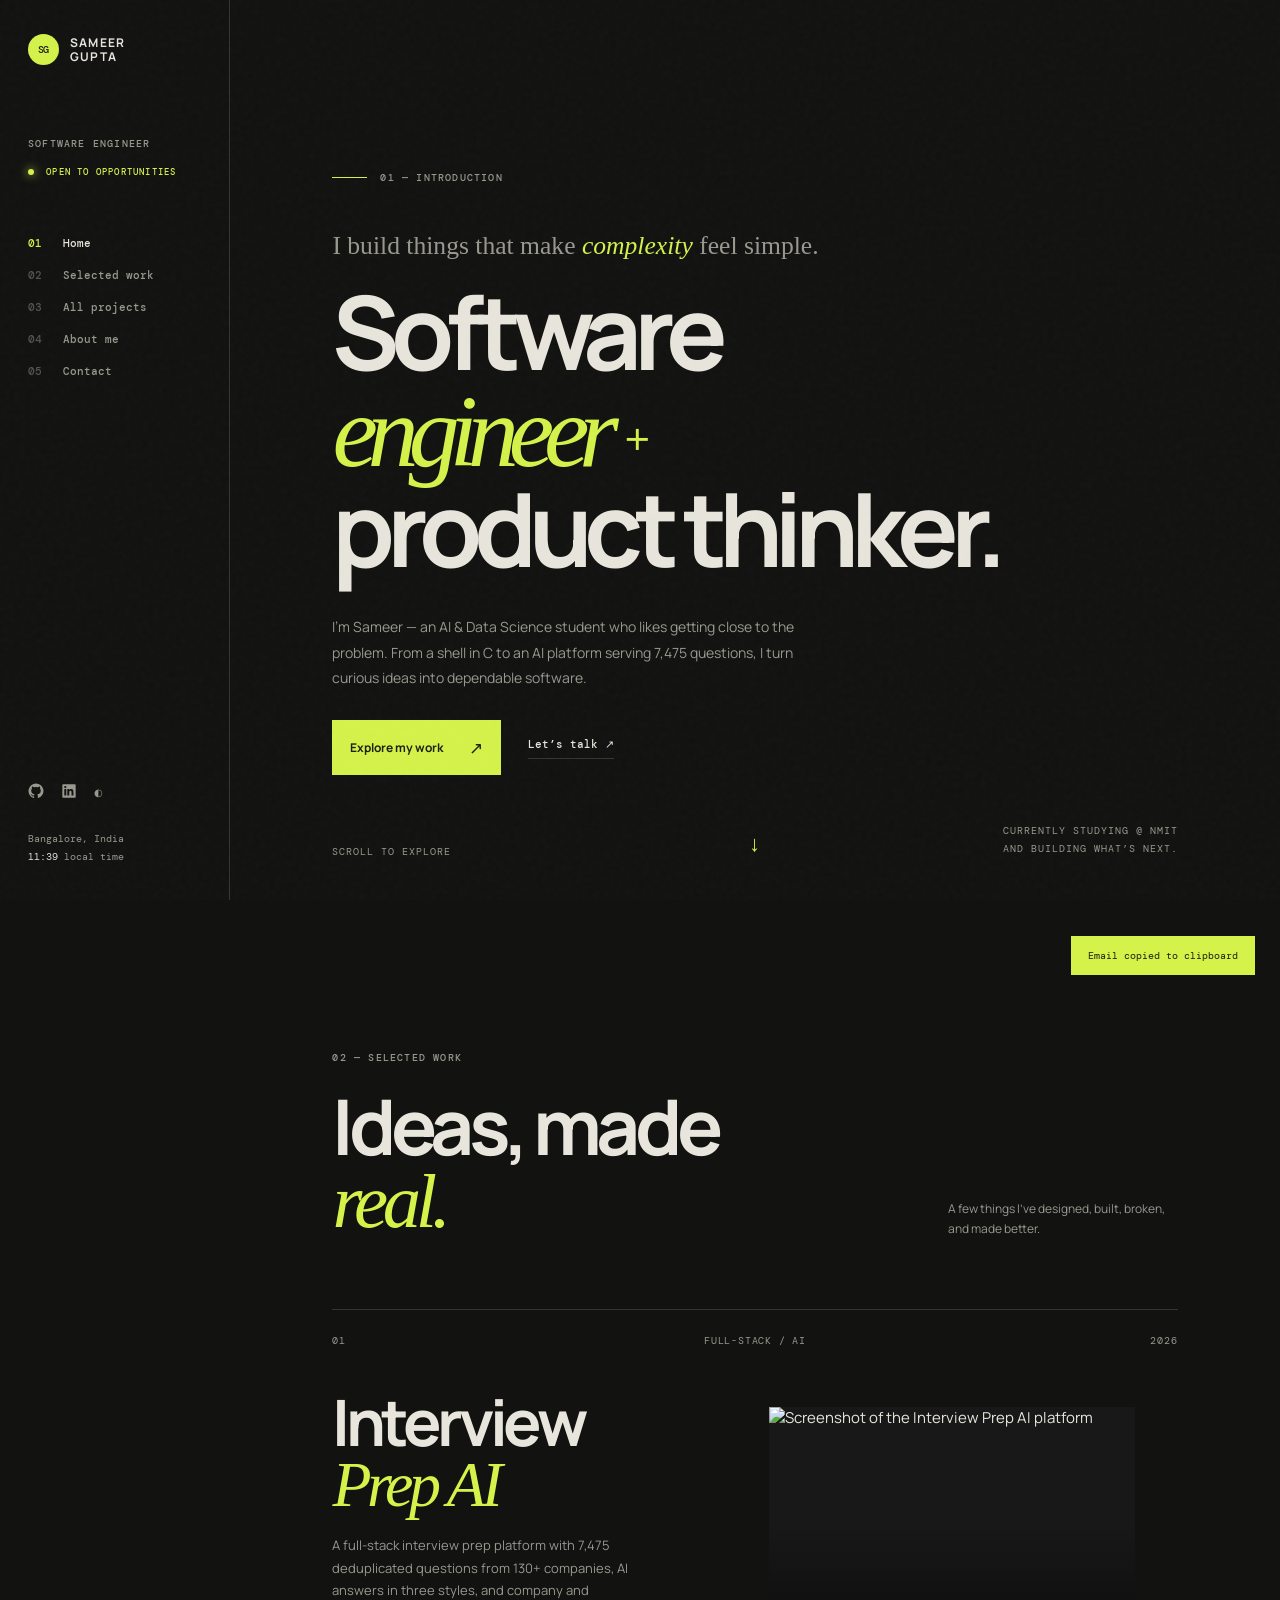
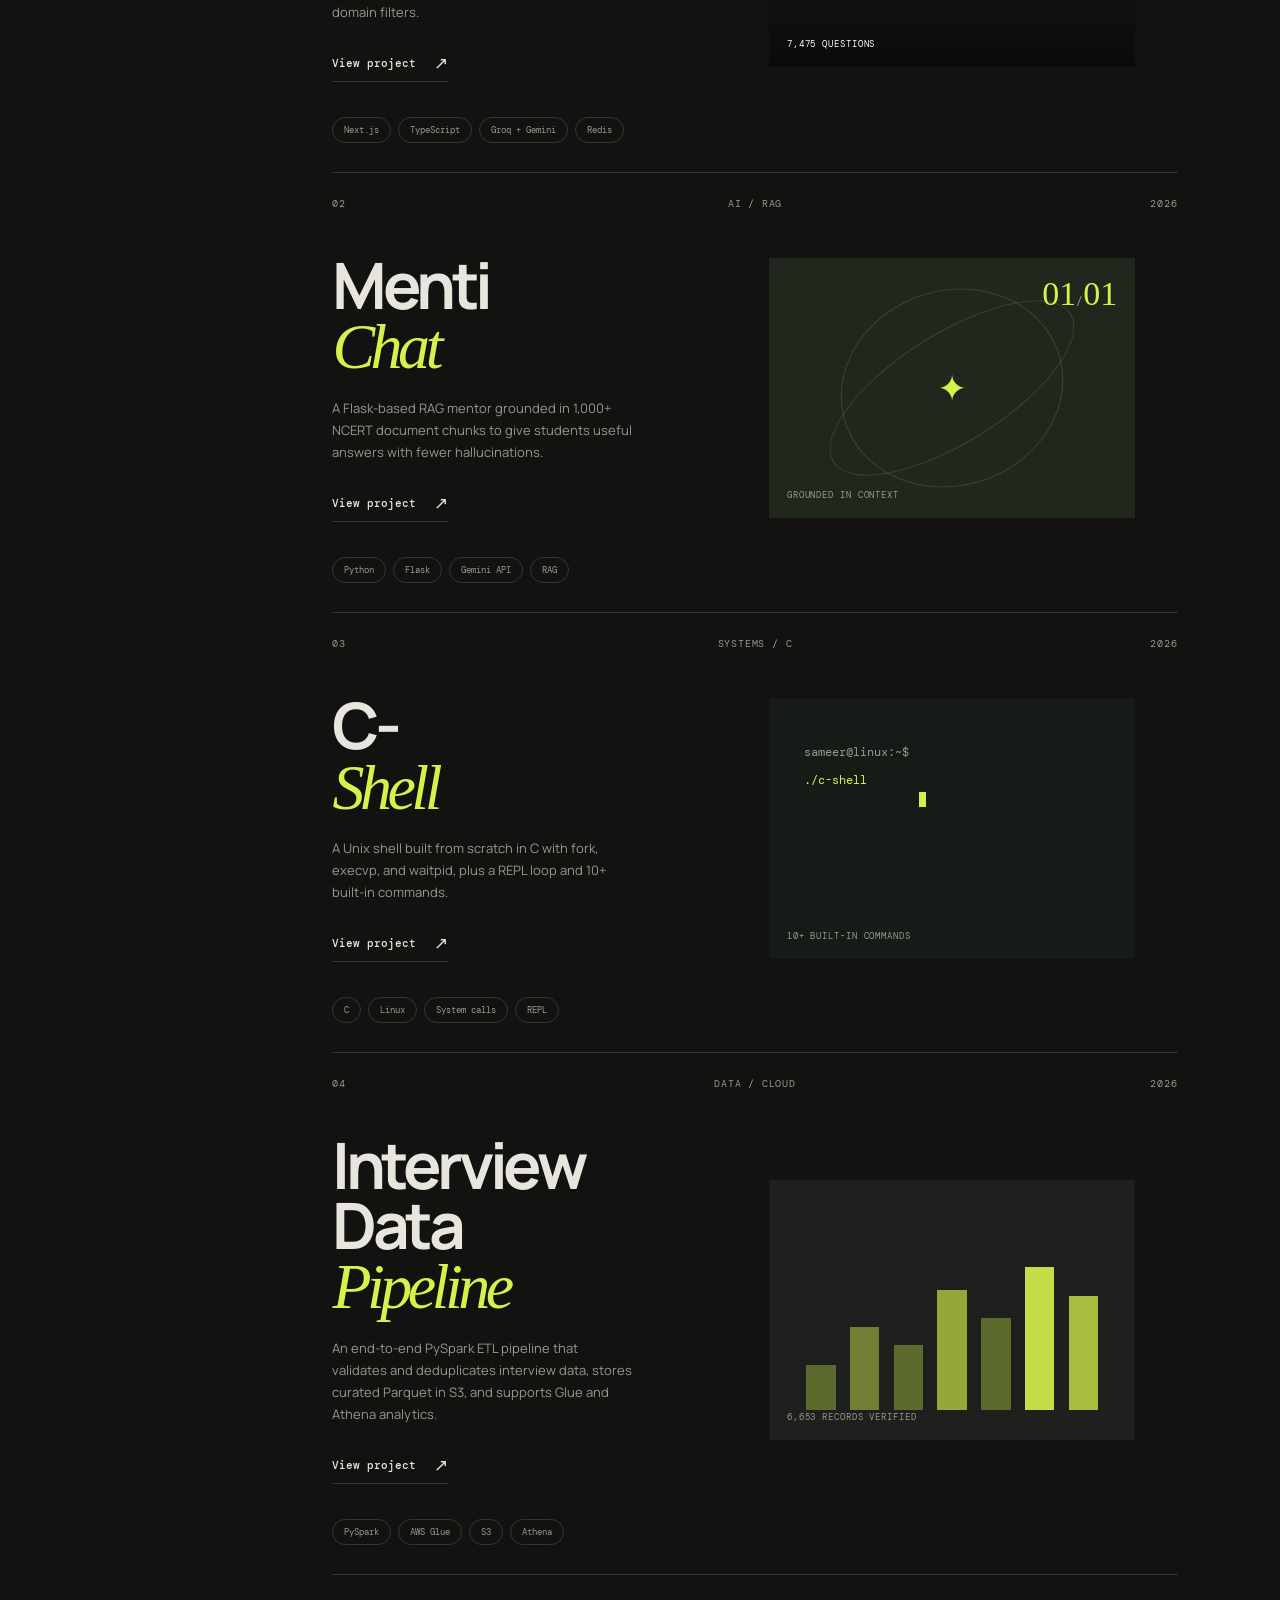
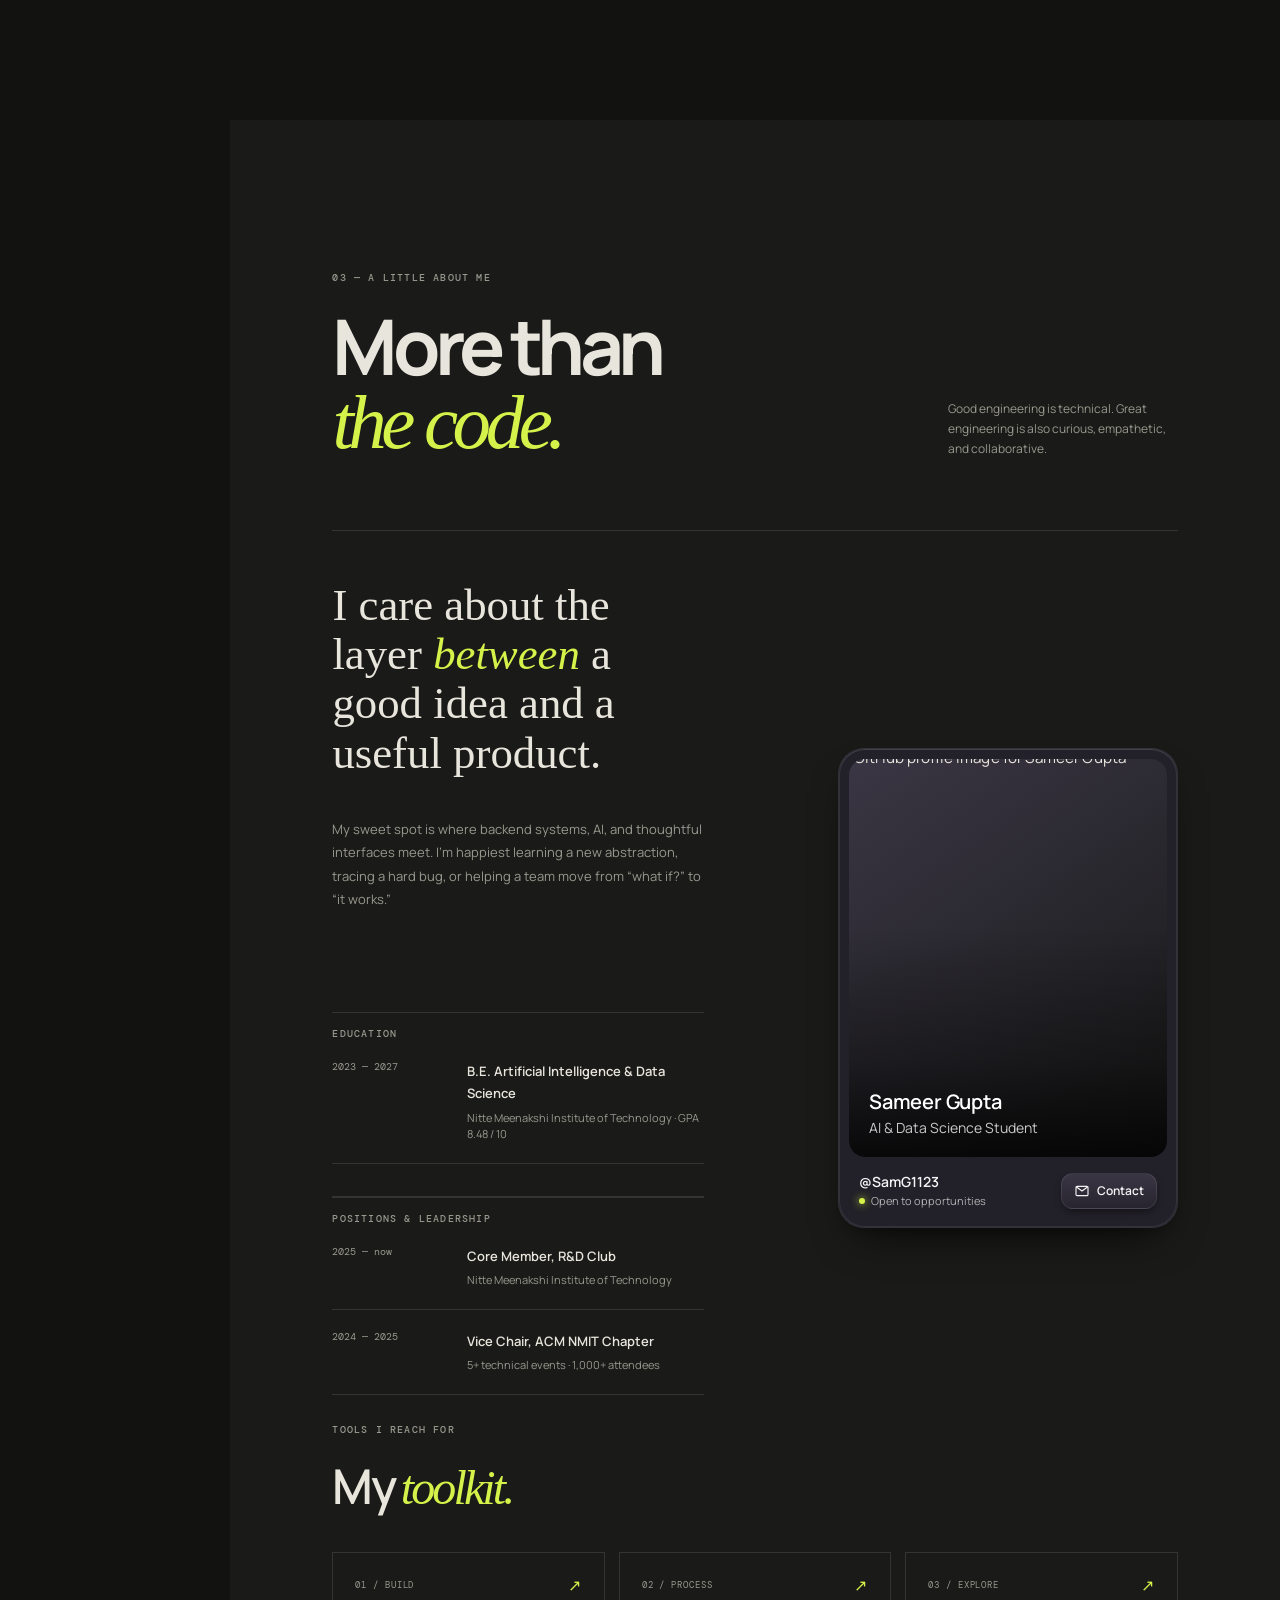
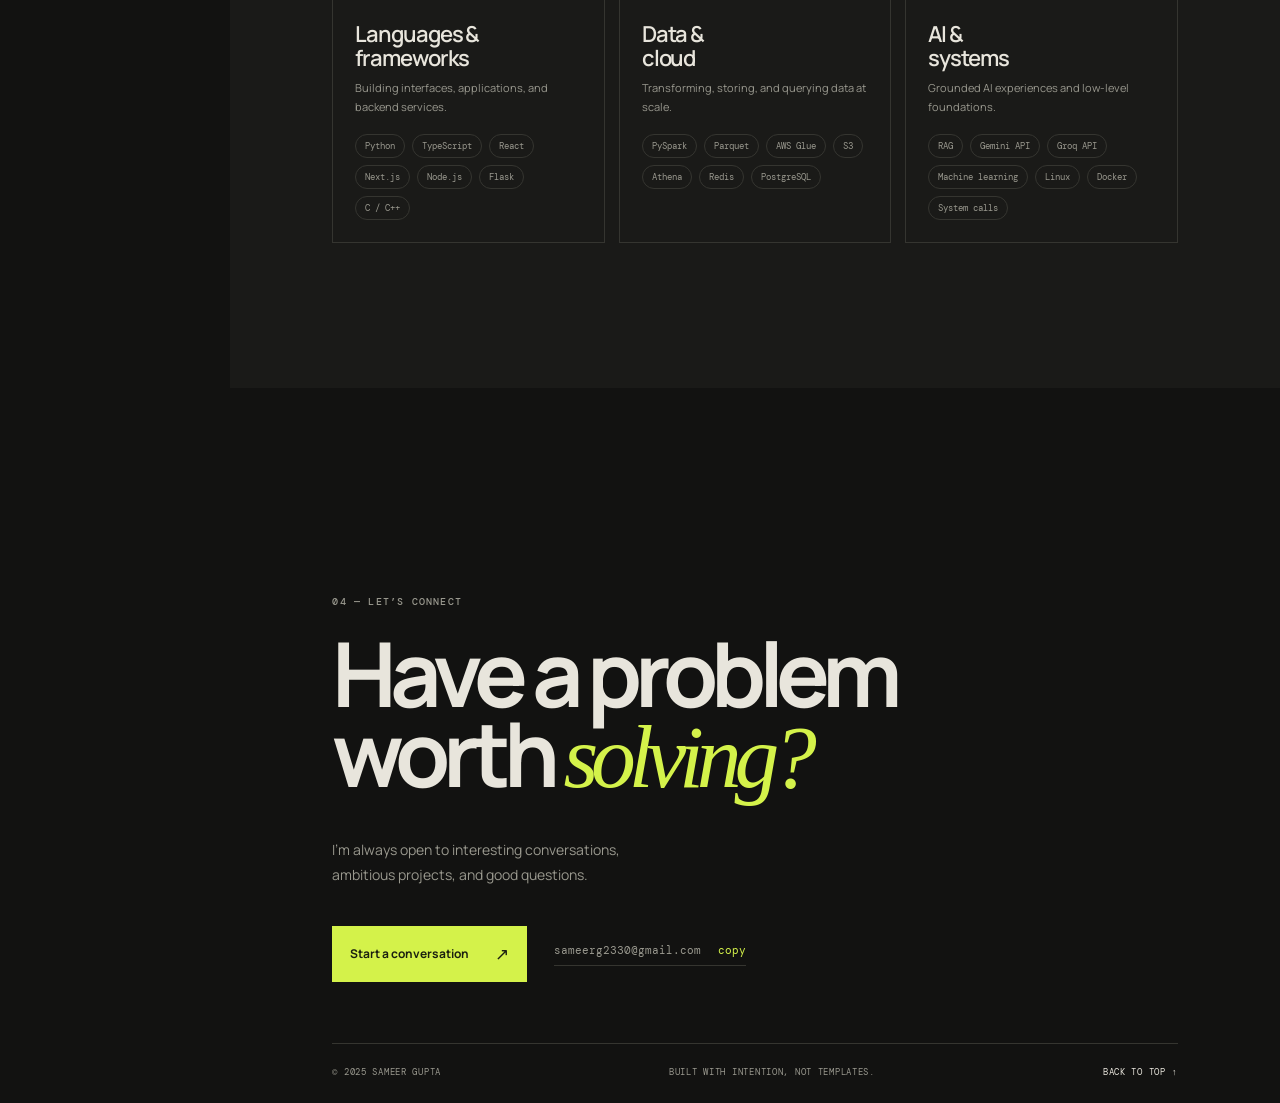
==== commit 4c8f8a8e: "added a project section" ====
--- a/index.html
+++ b/index.html
@@ -24,8 +24,9 @@
       <nav class="side-nav">
         <a class="active" href="#top"><span>01</span>Home</a>
         <a href="#work"><span>02</span>Selected work</a>
-        <a href="#about"><span>03</span>About me</a>
-        <a href="#contact"><span>04</span>Contact</a>
+        <a href="projects.html"><span>03</span>All projects</a>
+        <a href="#about"><span>04</span>About me</a>
+        <a href="#contact"><span>05</span>Contact</a>
       </nav>
       <div class="side-bottom">
         <div class="socials"><a href="https://github.com/SamG1123" target="_blank" rel="noreferrer" aria-label="GitHub profile"><svg width="16" height="16" viewBox="0 0 24 24" fill="currentColor" aria-hidden="true"><path d="M12 .75a11.25 11.25 0 0 0-3.56 21.92c.56.1.77-.24.77-.54v-2.1c-3.14.68-3.8-1.33-3.8-1.33-.51-1.3-1.25-1.65-1.25-1.65-1.02-.7.08-.69.08-.69 1.13.08 1.73 1.16 1.73 1.16 1 1.72 2.62 1.23 3.26.94.1-.73.39-1.23.71-1.51-2.5-.28-5.14-1.28-5.14-5.56 0-1.23.44-2.24 1.16-3.03-.12-.29-.5-1.44.11-3 0 0 .95-.3 3.1 1.16a10.77 10.77 0 0 1 5.64 0c2.15-1.46 3.1-1.16 3.1-1.16.61 1.56.23 2.71.11 3 .72.79 1.16 1.8 1.16 3.03 0 4.29-2.65 5.27-5.17 5.55.4.35.76 1.03.76 2.08v3.1c0 .3.2.65.77.54A11.25 11.25 0 0 0 12 .75Z" /></svg></a><a href="https://linkedin.com/in/sameer-gupta-him" target="_blank" rel="noreferrer" aria-label="LinkedIn profile"><svg width="16" height="16" viewBox="0 0 24 24" fill="currentColor" aria-hidden="true"><path d="M20.45 2H3.55C2.69 2 2 2.68 2 3.52v16.96c0 .84.69 1.52 1.55 1.52h16.9c.86 0 1.55-.68 1.55-1.52V3.52c0-.84-.69-1.52-1.55-1.52ZM7.93 18.7H4.96V9.13h2.97v9.57ZM6.44 7.82a1.72 1.72 0 1 1 0-3.44 1.72 1.72 0 0 1 0 3.44Zm12.27 10.88h-2.96v-4.66c0-1.11-.02-2.54-1.55-2.54-1.55 0-1.79 1.21-1.79 2.46v4.74H9.45V9.13h2.84v1.31h.04c.39-.75 1.36-1.54 2.8-1.54 3 0 3.58 1.98 3.58 4.55v5.25Z" /></svg></a><button id="themeToggle" aria-label="Toggle color theme">◐</button></div>
@@ -38,7 +39,7 @@
       <button class="menu-toggle" id="menuToggle" aria-expanded="false" aria-controls="mobileNav">Menu <span>+</span></button>
     </header>
     <nav class="mobile-nav" id="mobileNav">
-      <a href="#top">01 / Home</a><a href="#work">02 / Selected work</a><a href="#about">03 / About me</a><a href="#contact">04 / Contact</a>
+      <a href="#top">01 / Home</a><a href="#work">02 / Selected work</a><a href="projects.html">03 / All projects</a><a href="#about">04 / About me</a><a href="#contact">05 / Contact</a>
     </nav>
 
     <main id="top">
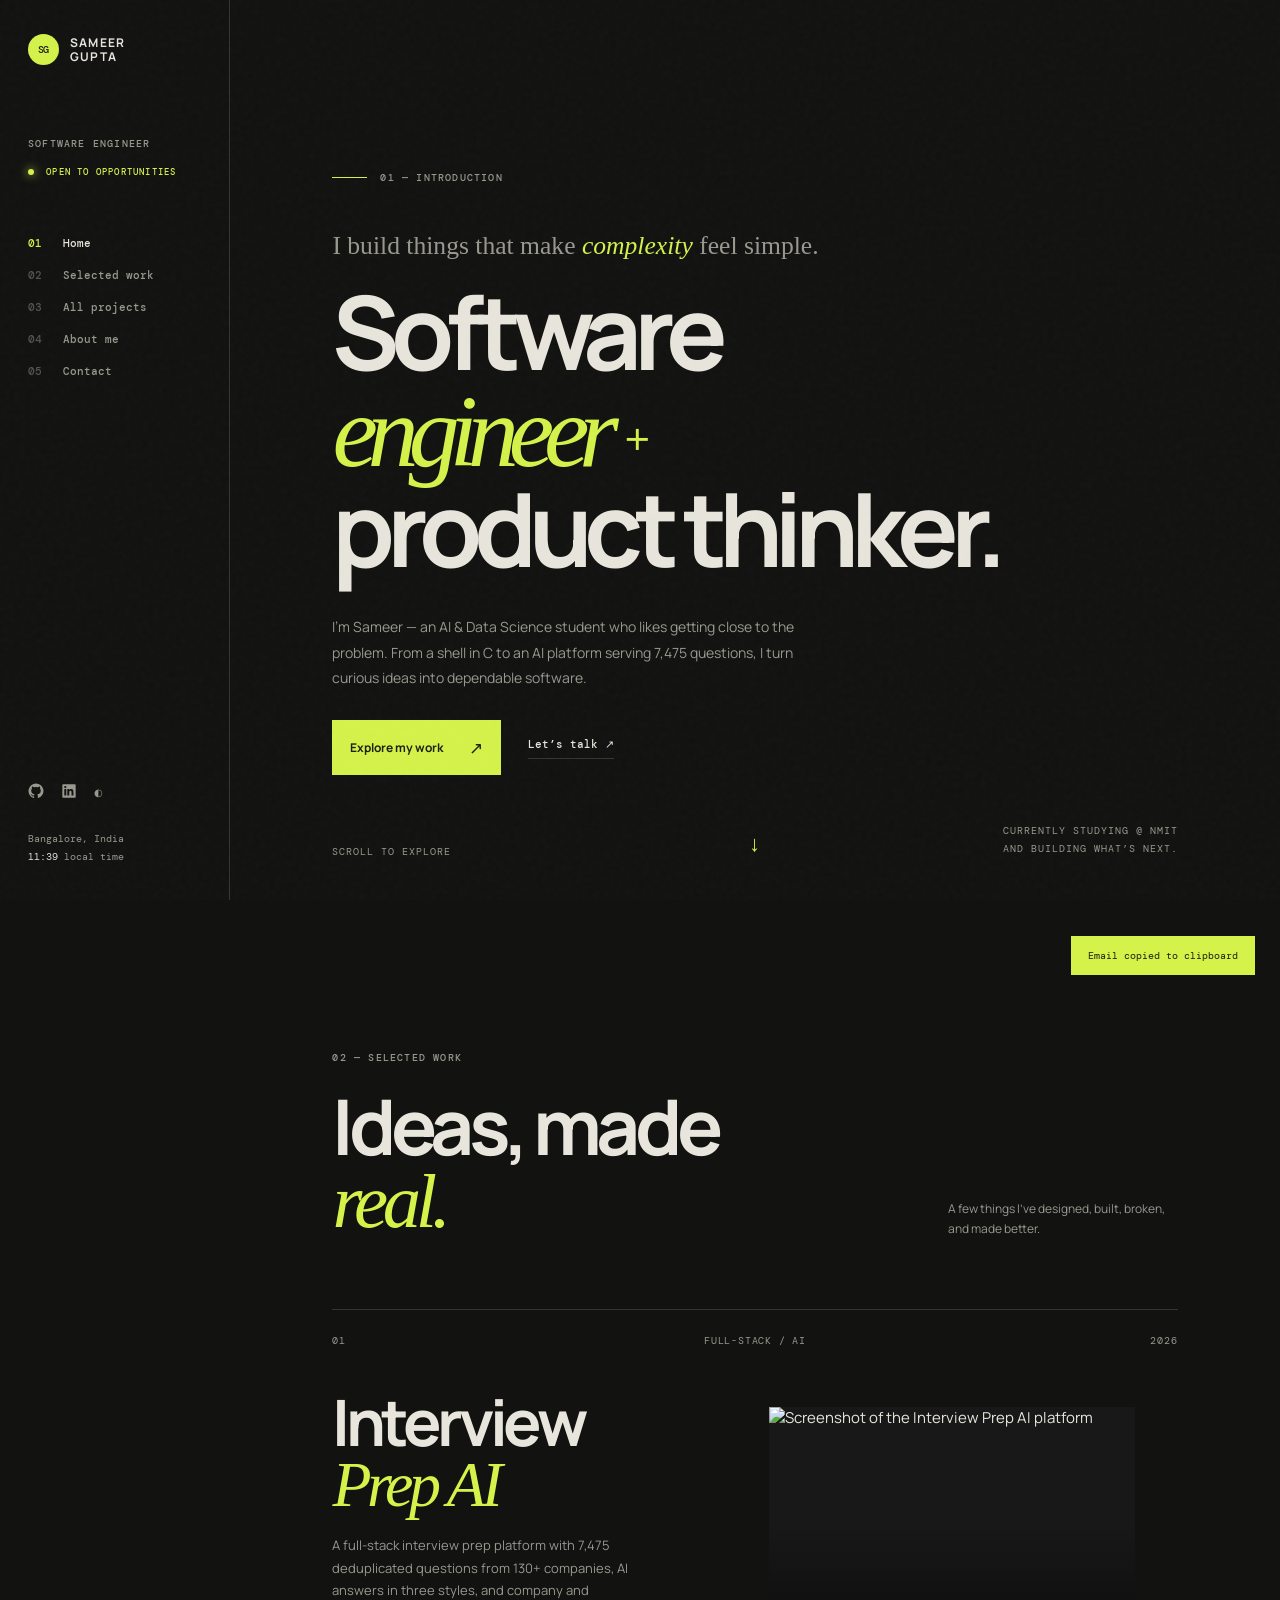
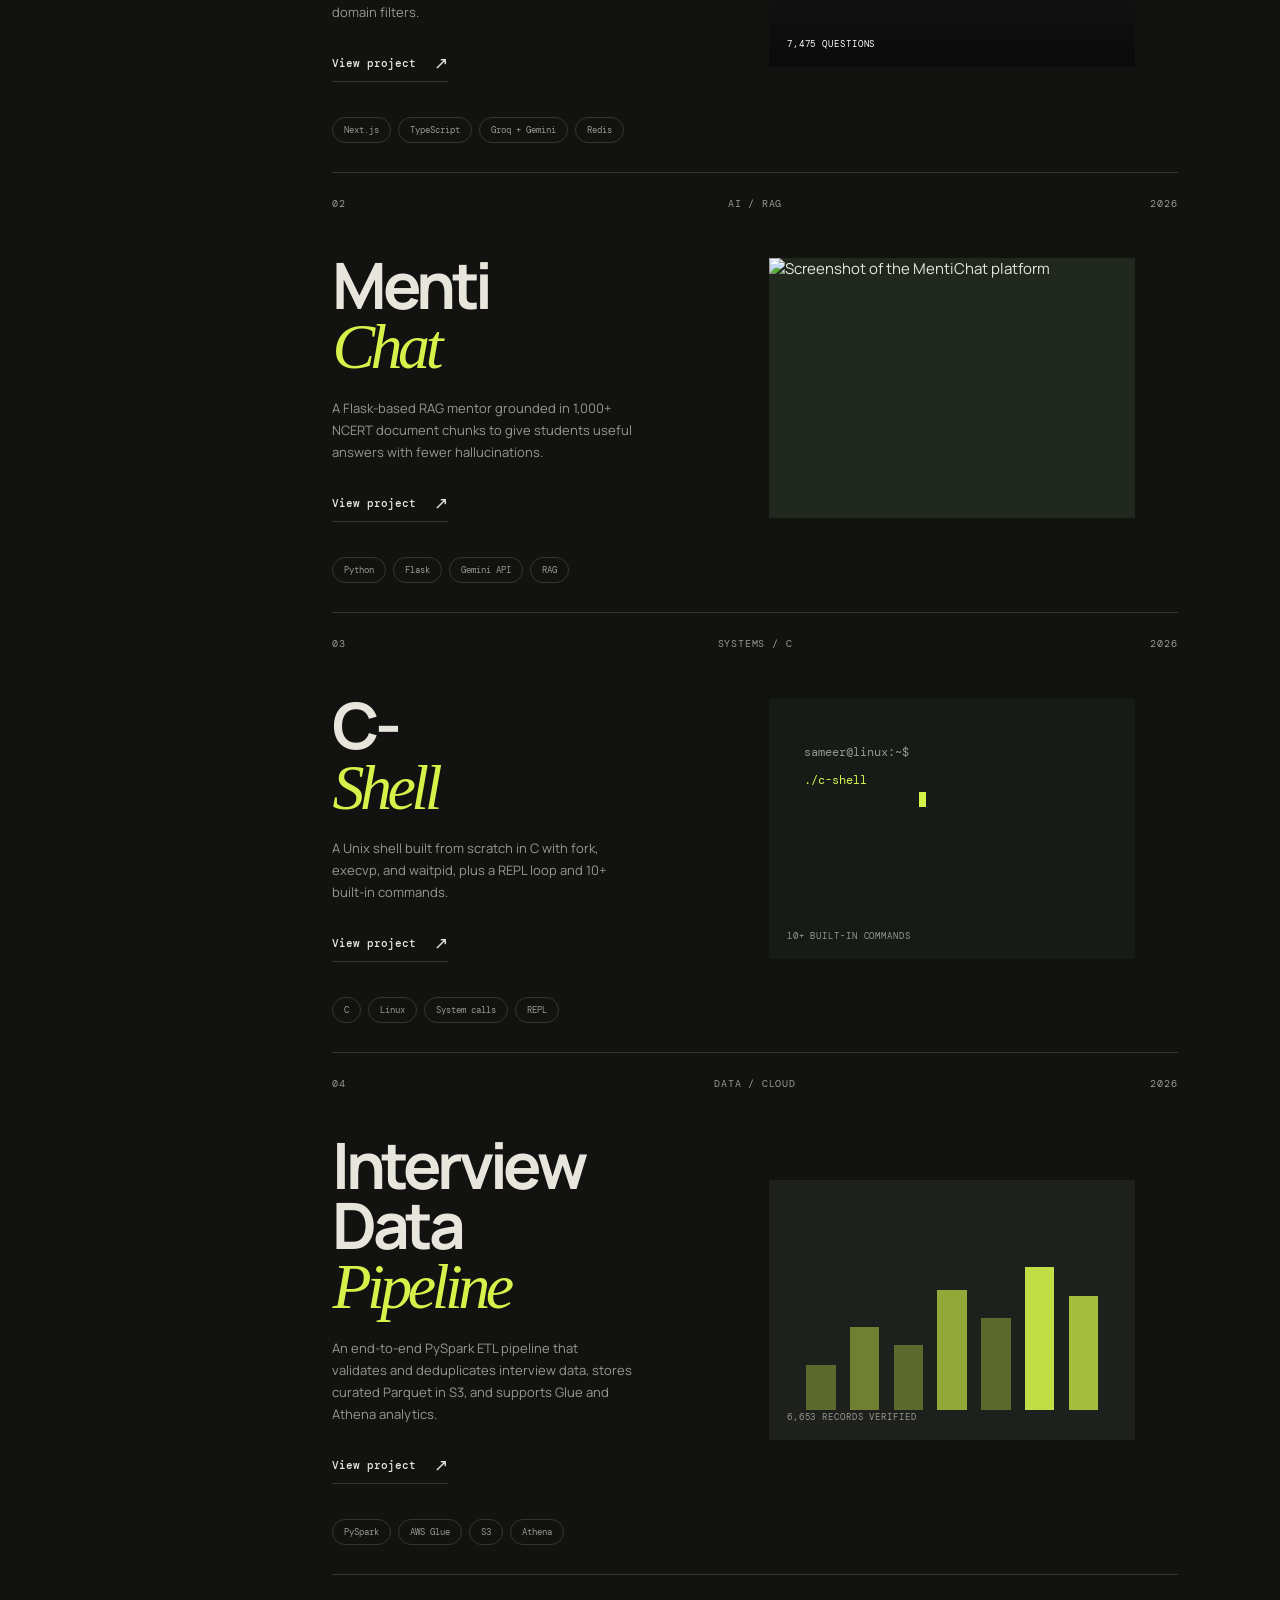
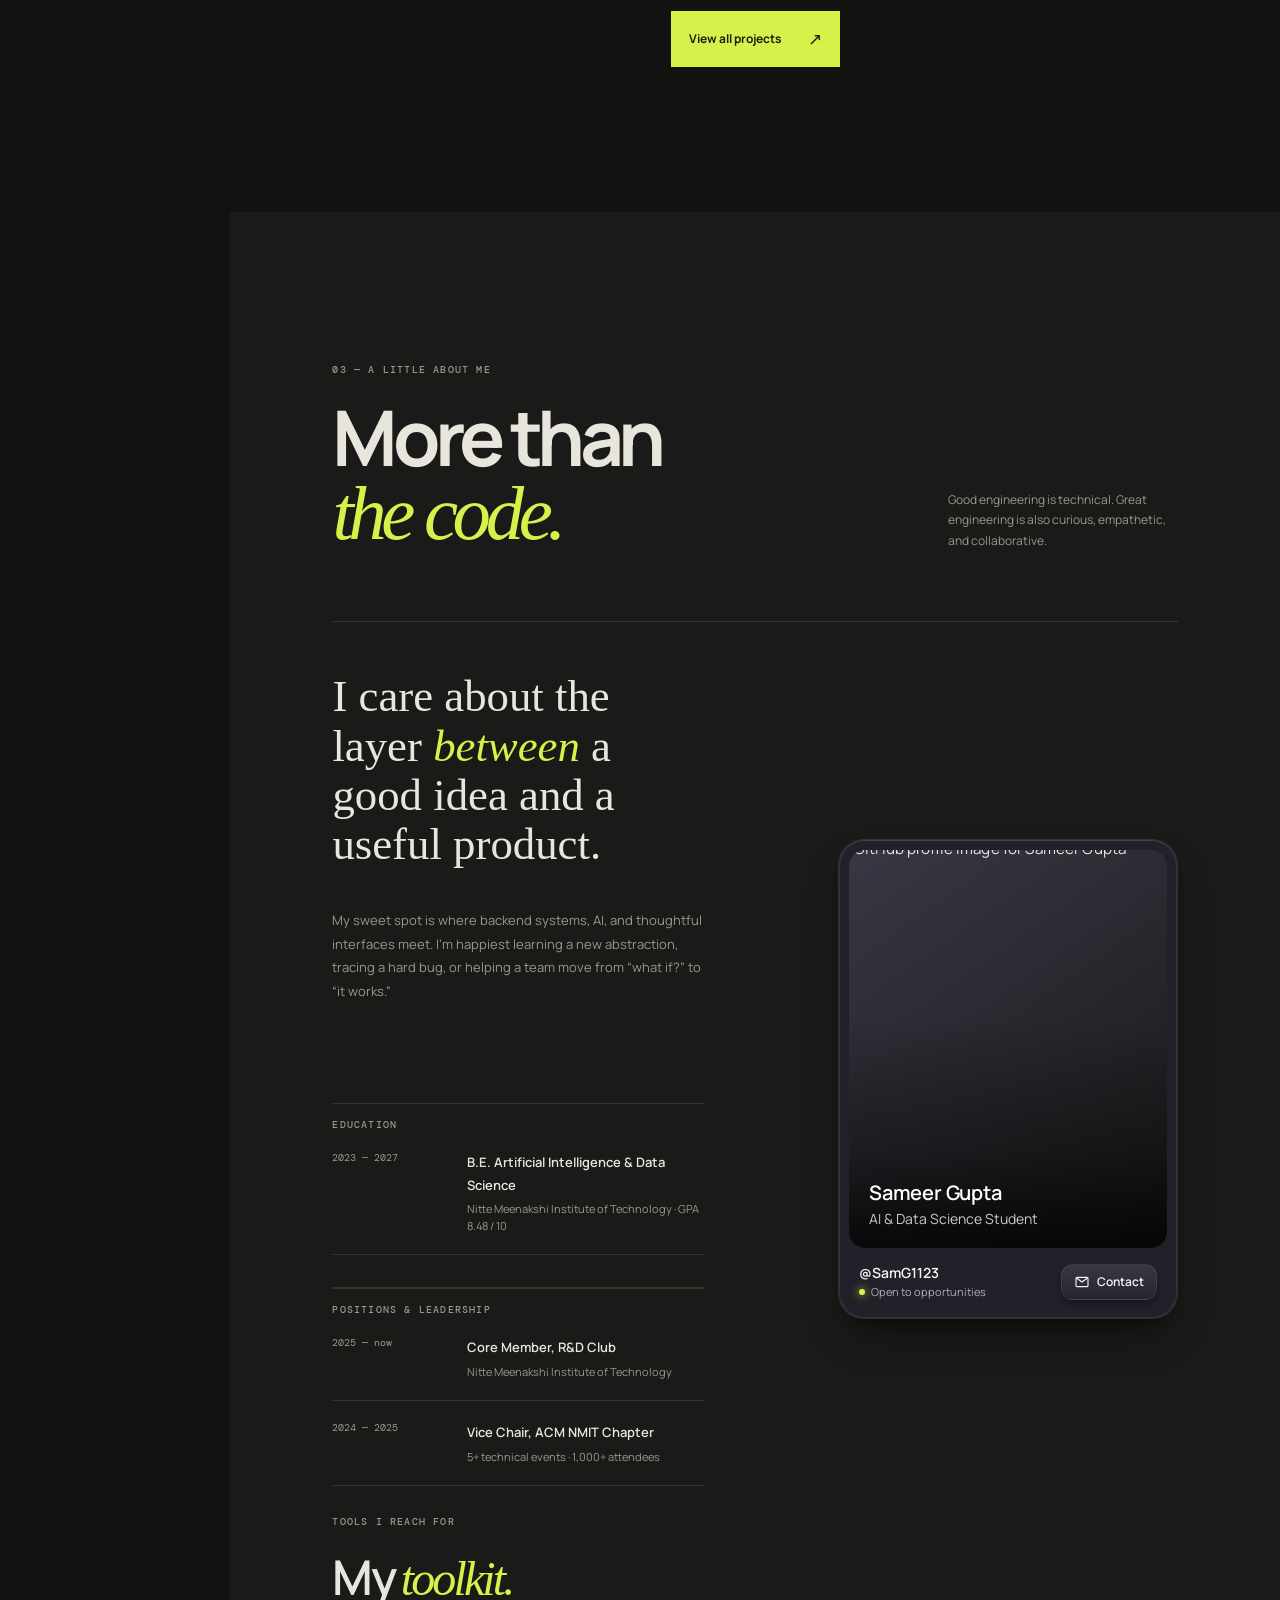
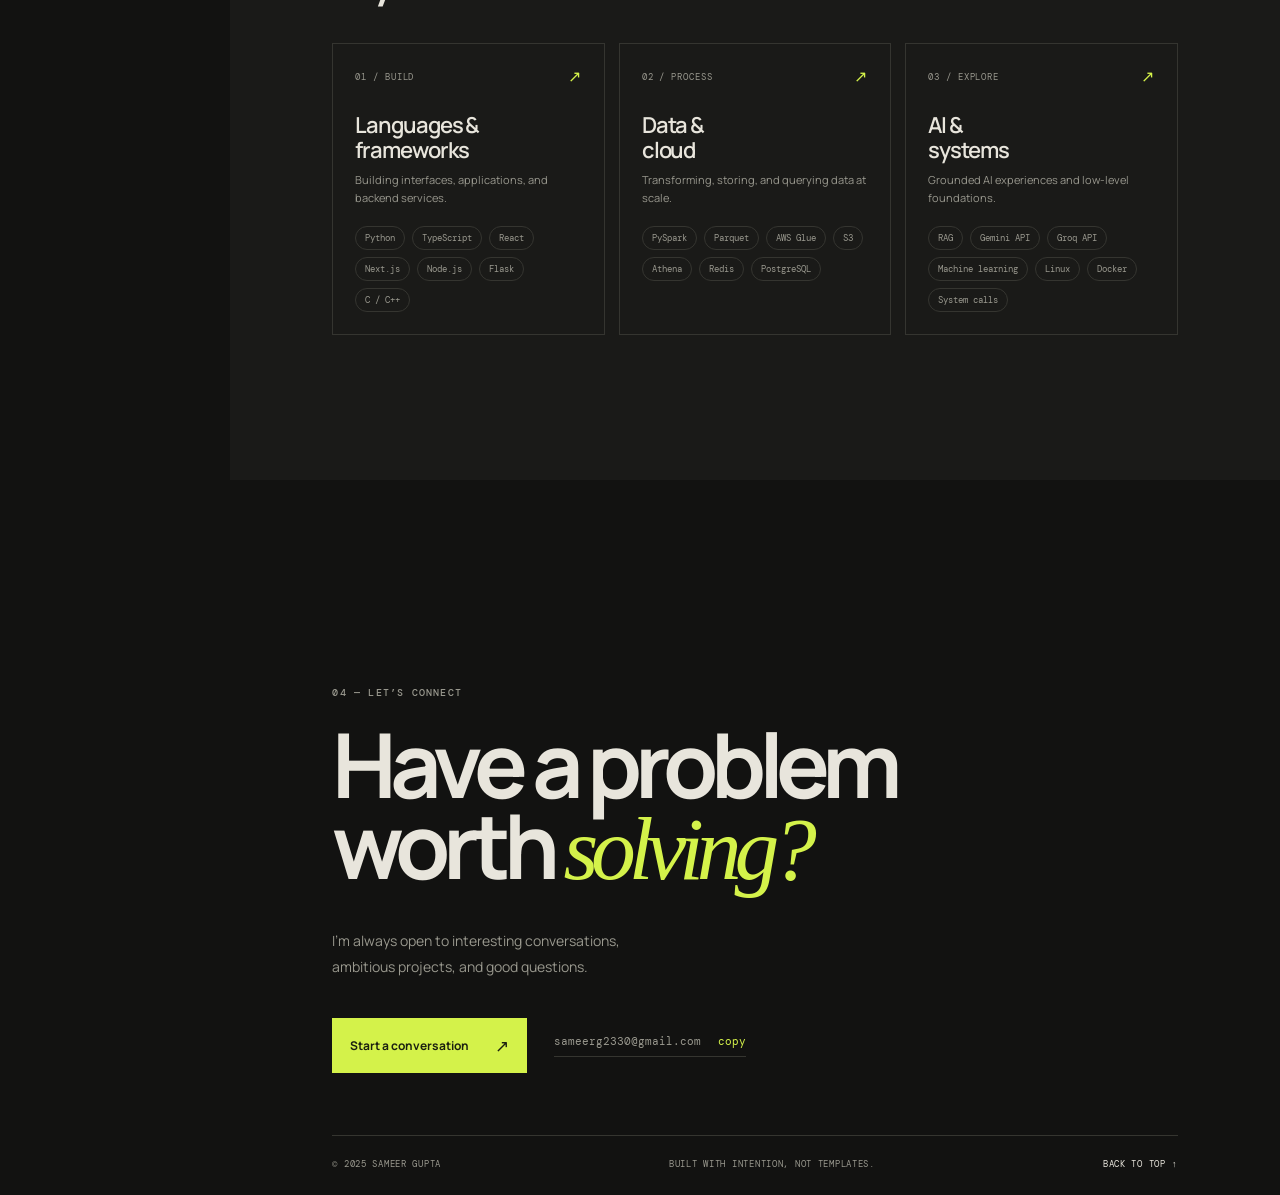
==== commit 7ddf91f0: "minor fixes" ====
--- a/index.html
+++ b/index.html
@@ -12,6 +12,7 @@
     <link rel="stylesheet" href="profile-card.css" />
     <link rel="stylesheet" href="skills.css" />
     <link rel="stylesheet" href="project-previews.css" />
+    <link rel="stylesheet" href="work-link.css" />
   </head>
   <body>
     <div class="noise"></div>
@@ -64,7 +65,7 @@
           </article>
           <article class="project reveal">
             <div class="project-top"><span class="project-number">02</span><span class="project-type">AI / RAG</span><span class="project-year">2026</span></div>
-            <div class="project-content"><div><h3>Menti<br /><i>Chat</i></h3><p>A Flask-based RAG mentor grounded in 1,000+ NCERT document chunks to give students useful answers with fewer hallucinations.</p><a class="project-link" href="https://github.com/SamG1123/MentiChat" target="_blank" rel="noreferrer">View project <span>↗</span></a></div><div class="project-visual mentor-visual"><span class="orbit orbit-one"></span><span class="orbit orbit-two"></span><span class="visual-label">grounded in context</span><strong>01<span>/</span>01</strong></div></div>
+            <div class="project-content"><div><h3>Menti<br /><i>Chat</i></h3><p>A Flask-based RAG mentor grounded in 1,000+ NCERT document chunks to give students useful answers with fewer hallucinations.</p><a class="project-link" href="https://github.com/SamG1123/MentiChat" target="_blank" rel="noreferrer">View project <span>↗</span></a></div><div class="project-visual mentor-visual"><img class="project-screenshot menti-screenshot" src="https://github.com/user-attachments/assets/e782015a-6247-4045-9fef-e8a8e1594a1d" alt="Screenshot of the MentiChat platform" loading="lazy" /></div></div>
             <div class="tags"><span>Python</span><span>Flask</span><span>Gemini API</span><span>RAG</span></div>
           </article>
           <article class="project reveal">
@@ -78,6 +79,7 @@
             <div class="tags"><span>PySpark</span><span>AWS Glue</span><span>S3</span><span>Athena</span></div>
           </article>
         </div>
+        <div class="all-projects-link reveal"><a class="button button-primary" href="projects.html">View all projects <span>↗</span></a></div>
       </section>
 
       <section class="about section-pad" id="about">
--- a/project-previews.css
+++ b/project-previews.css
@@ -1,5 +1,18 @@
 .prep-visual {
   background: #171817;
+}
+
+.mentor-visual {
+  isolation: isolate;
+}
+
+.mentor-visual::after {
+  content: none;
+}
+
+.menti-screenshot {
+  z-index: -1;
+  object-position: center;
 }
 
 .project-screenshot {
@@ -12,7 +25,7 @@
   transition: transform .5s ease;
 }
 
-.prep-visual:hover .project-screenshot {
+.project-visual:hover .project-screenshot {
   transform: scale(1.04);
 }
 
--- a/work-link.css
+++ b/work-link.css
@@ -0,0 +1,5 @@
+.all-projects-link {
+  display: flex;
+  justify-content: center;
+  padding-top: 36px;
+}
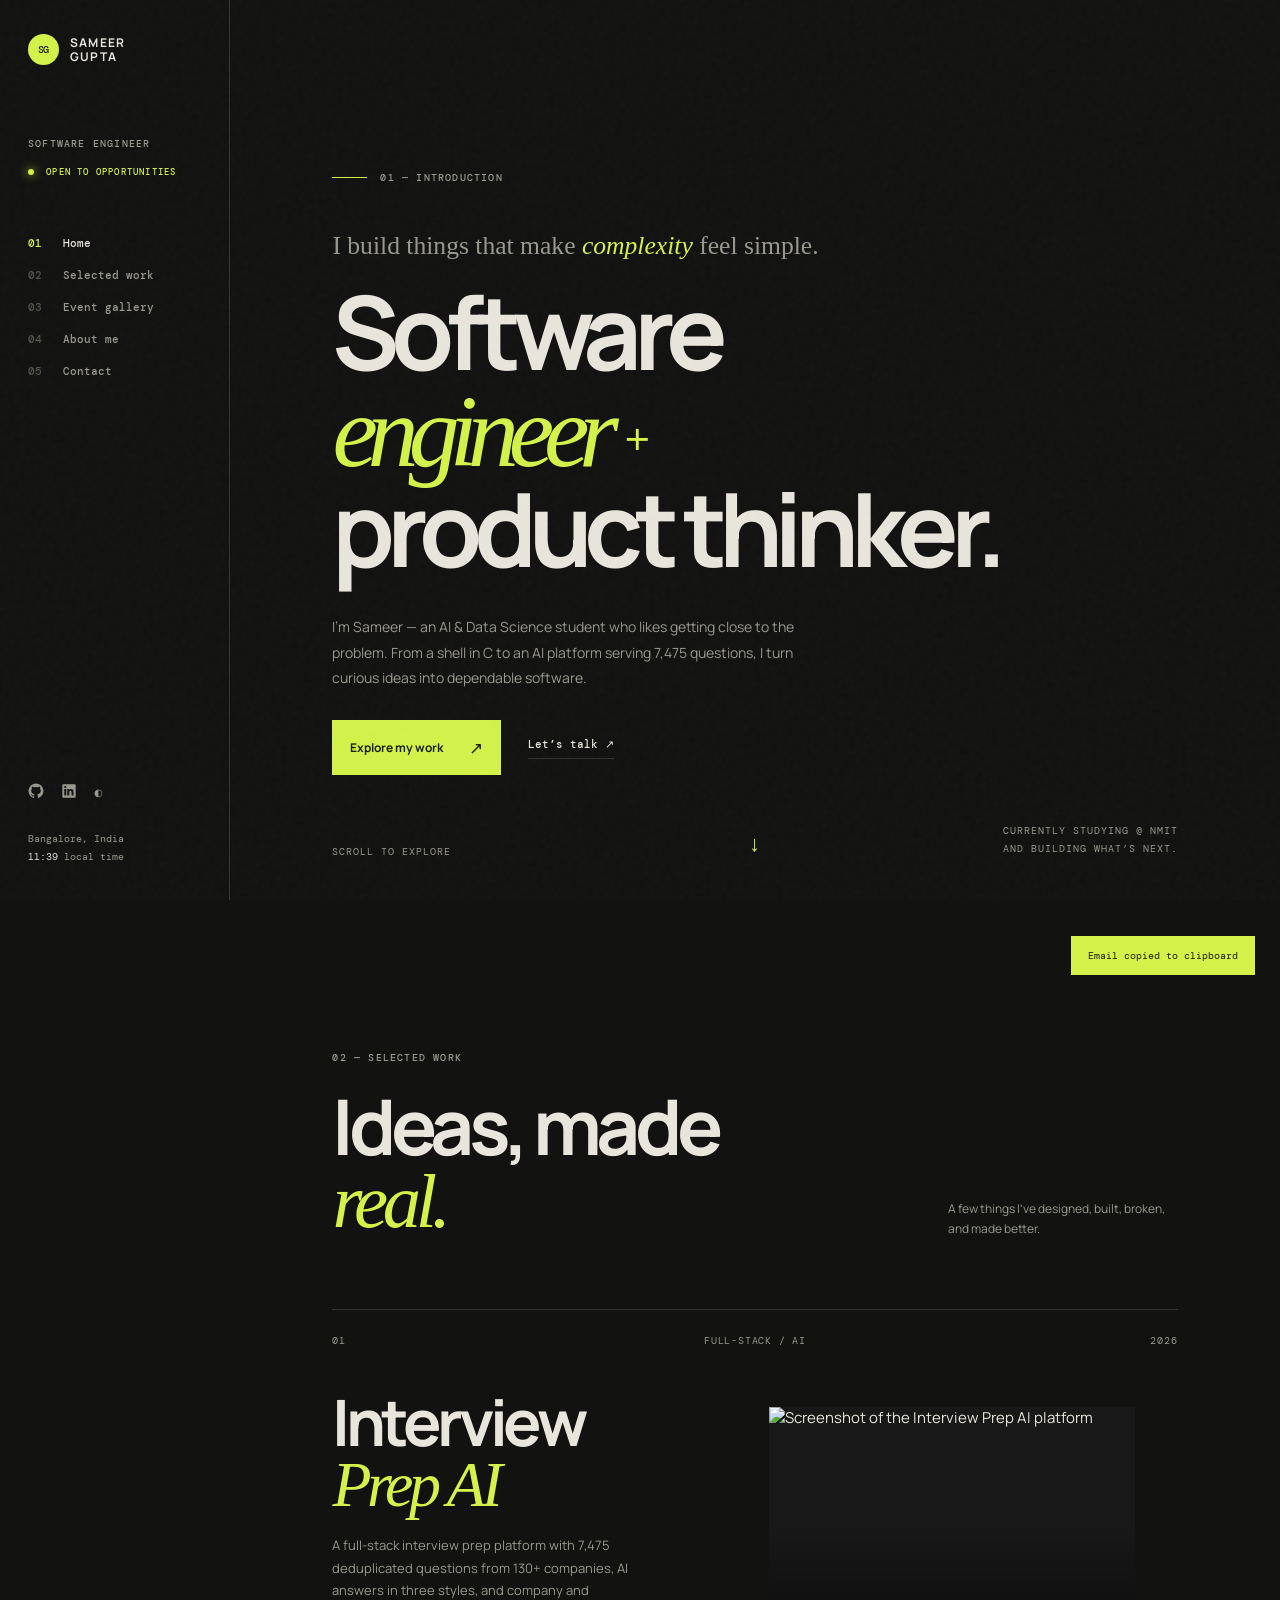
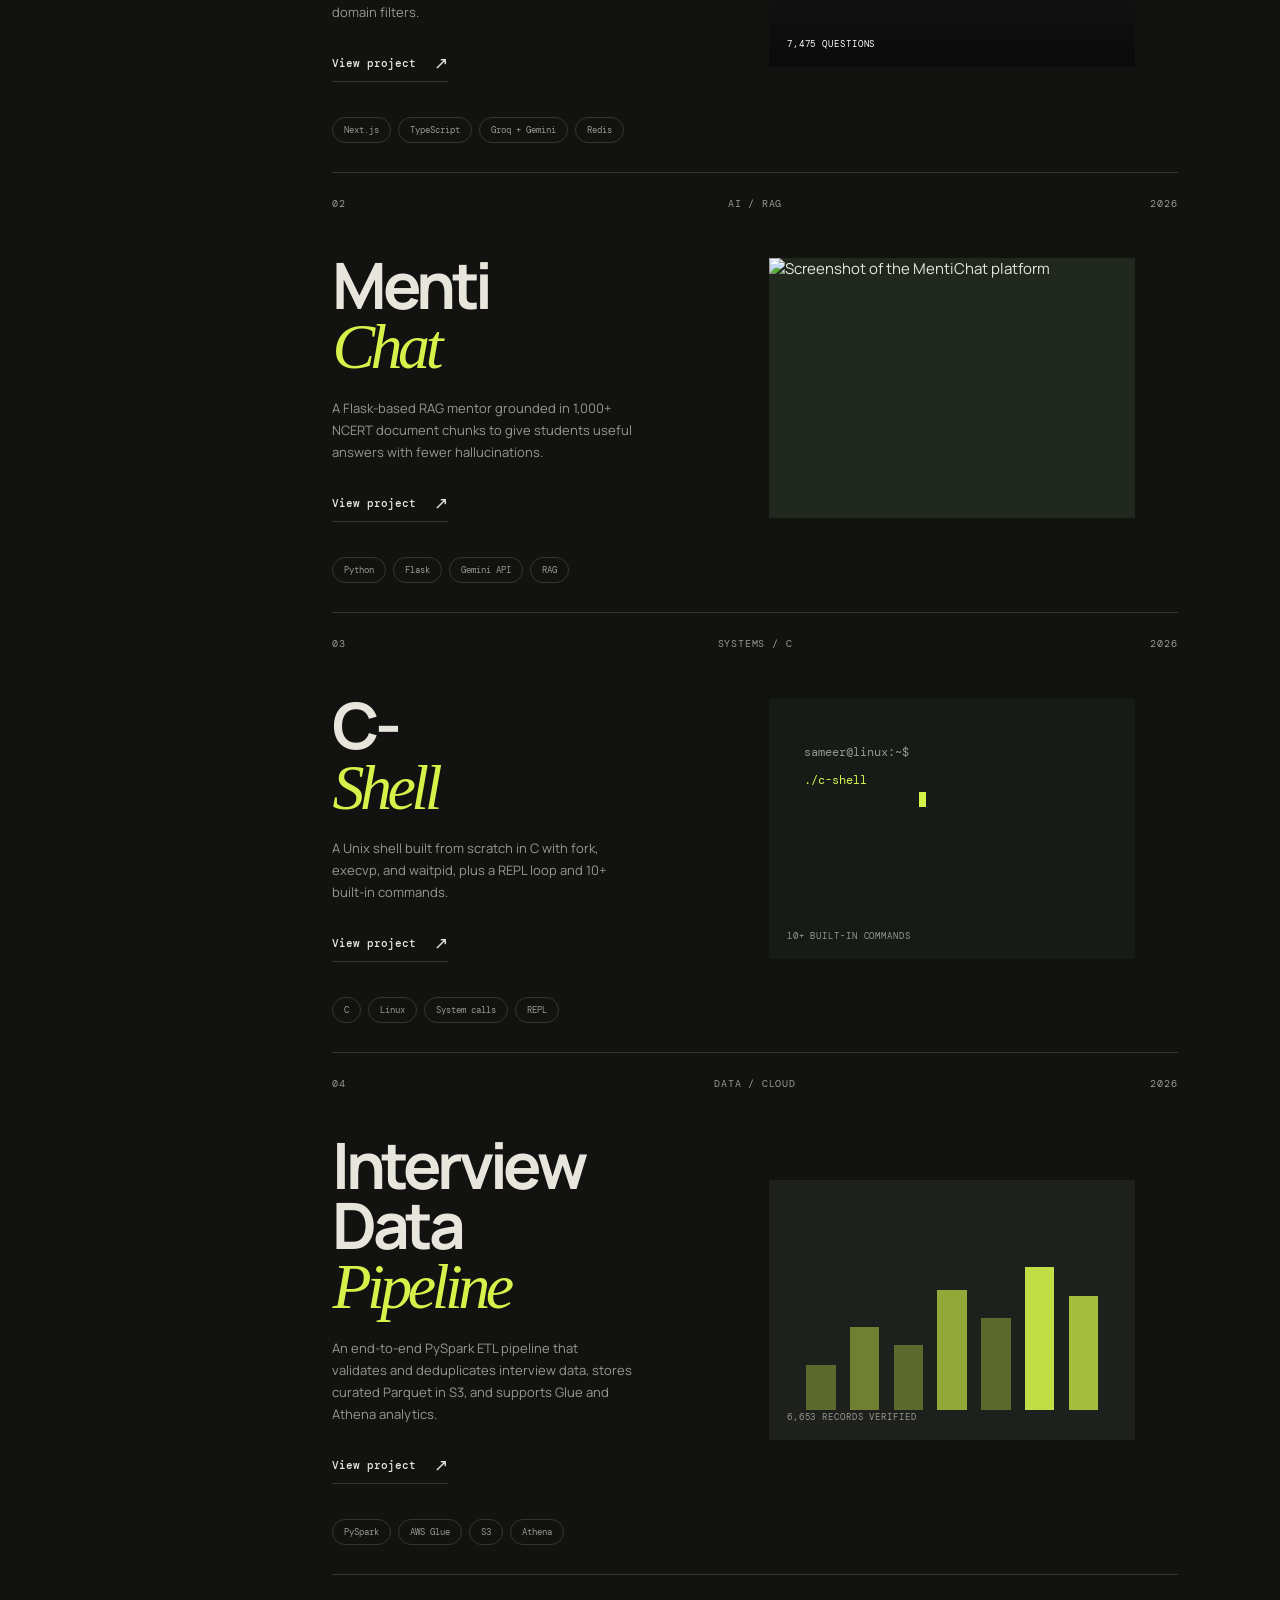
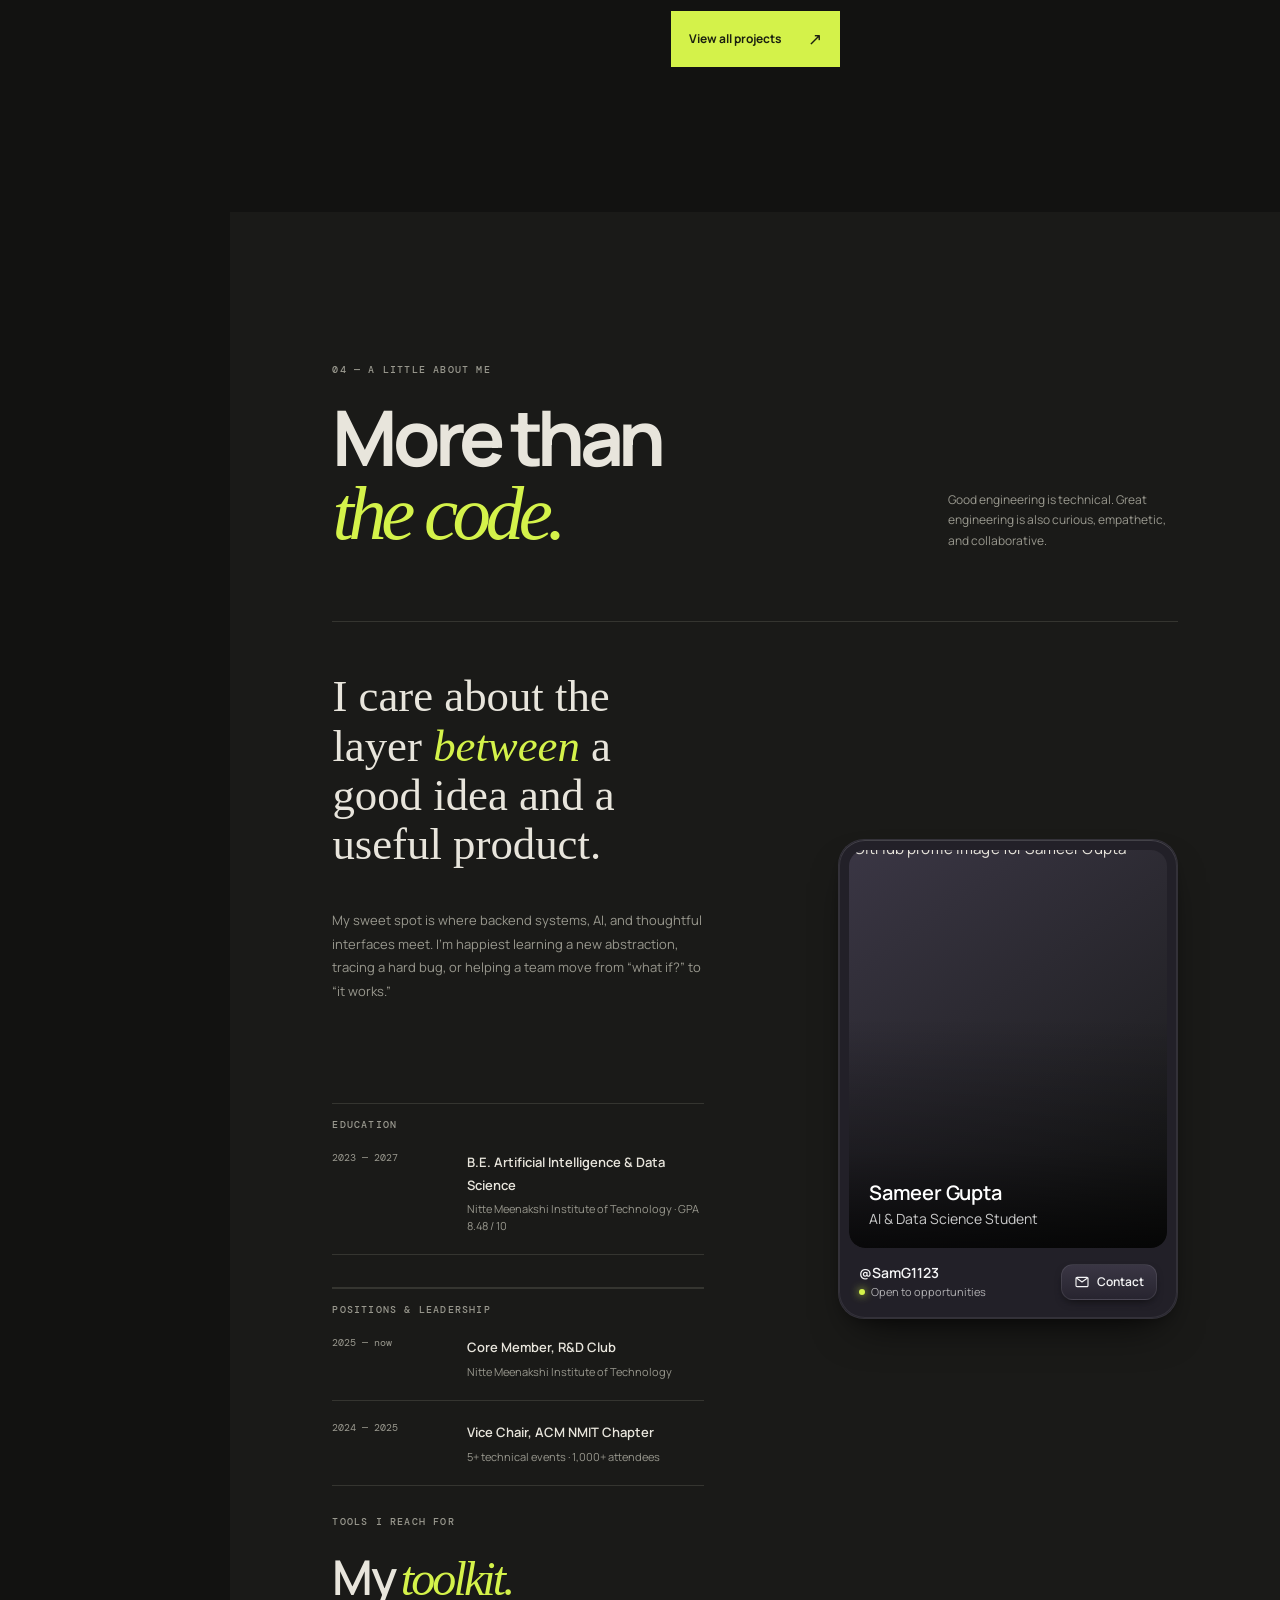
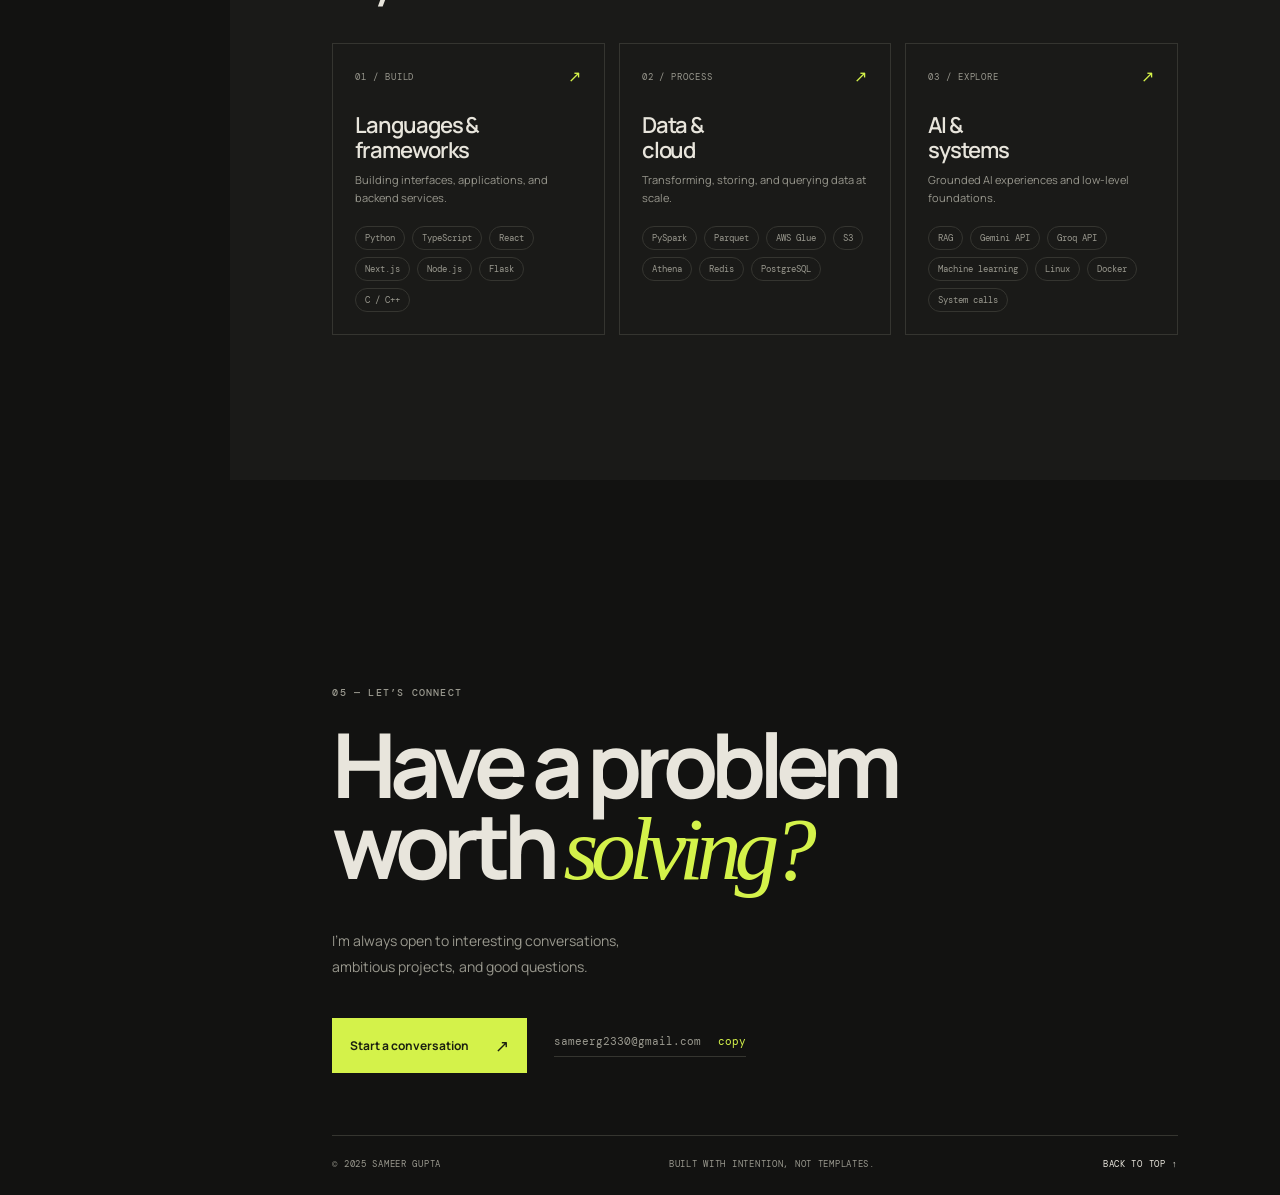
==== commit b3aa3d1e: "add event gallery section with styling and functionality" ====
--- a/index.html
+++ b/index.html
@@ -25,7 +25,7 @@
       <nav class="side-nav">
         <a class="active" href="#top"><span>01</span>Home</a>
         <a href="#work"><span>02</span>Selected work</a>
-        <a href="projects.html"><span>03</span>All projects</a>
+        <a href="gallery.html"><span>03</span>Event gallery</a>
         <a href="#about"><span>04</span>About me</a>
         <a href="#contact"><span>05</span>Contact</a>
       </nav>
@@ -40,7 +40,7 @@
       <button class="menu-toggle" id="menuToggle" aria-expanded="false" aria-controls="mobileNav">Menu <span>+</span></button>
     </header>
     <nav class="mobile-nav" id="mobileNav">
-      <a href="#top">01 / Home</a><a href="#work">02 / Selected work</a><a href="projects.html">03 / All projects</a><a href="#about">04 / About me</a><a href="#contact">05 / Contact</a>
+      <a href="#top">01 / Home</a><a href="#work">02 / Selected work</a><a href="gallery.html">03 / Event gallery</a><a href="projects.html">04 / All projects</a><a href="#about">05 / About me</a><a href="#contact">06 / Contact</a>
     </nav>
 
     <main id="top">
@@ -83,7 +83,7 @@
       </section>
 
       <section class="about section-pad" id="about">
-        <div class="section-heading reveal"><div><span class="eyebrow">03 — a little about me</span><h2>More than<br /><em>the code.</em></h2></div><p>Good engineering is technical. Great engineering is also curious, empathetic, and collaborative.</p></div>
+        <div class="section-heading reveal"><div><span class="eyebrow">04 — a little about me</span><h2>More than<br /><em>the code.</em></h2></div><p>Good engineering is technical. Great engineering is also curious, empathetic, and collaborative.</p></div>
         <div class="about-grid">
           <div class="about-statement reveal"><p>I care about the layer <em>between</em> a good idea and a useful product.</p><p class="small">My sweet spot is where backend systems, AI, and thoughtful interfaces meet. I’m happiest learning a new abstraction, tracing a hard bug, or helping a team move from “what if?” to “it works.”</p></div>
           <div class="about-history reveal">
@@ -143,7 +143,7 @@
       </section>
 
       <section class="contact section-pad" id="contact">
-        <div class="contact-inner reveal"><span class="eyebrow">04 — let’s connect</span><h2>Have a problem<br />worth <em>solving?</em></h2><p>I’m always open to interesting conversations, ambitious projects, and good questions.</p><div class="contact-actions"><a class="button button-primary" href="mailto:sameerg2330@gmail.com">Start a conversation <span>↗</span></a><button class="copy-email" id="copyEmail">sameerg2330@gmail.com <span>copy</span></button></div></div>
+        <div class="contact-inner reveal"><span class="eyebrow">05 — let’s connect</span><h2>Have a problem<br />worth <em>solving?</em></h2><p>I’m always open to interesting conversations, ambitious projects, and good questions.</p><div class="contact-actions"><a class="button button-primary" href="mailto:sameerg2330@gmail.com">Start a conversation <span>↗</span></a><button class="copy-email" id="copyEmail">sameerg2330@gmail.com <span>copy</span></button></div></div>
         <footer><span>© 2025 Sameer Gupta</span><span>Built with intention, not templates.</span><a href="#top">Back to top ↑</a></footer>
       </section>
     </main>
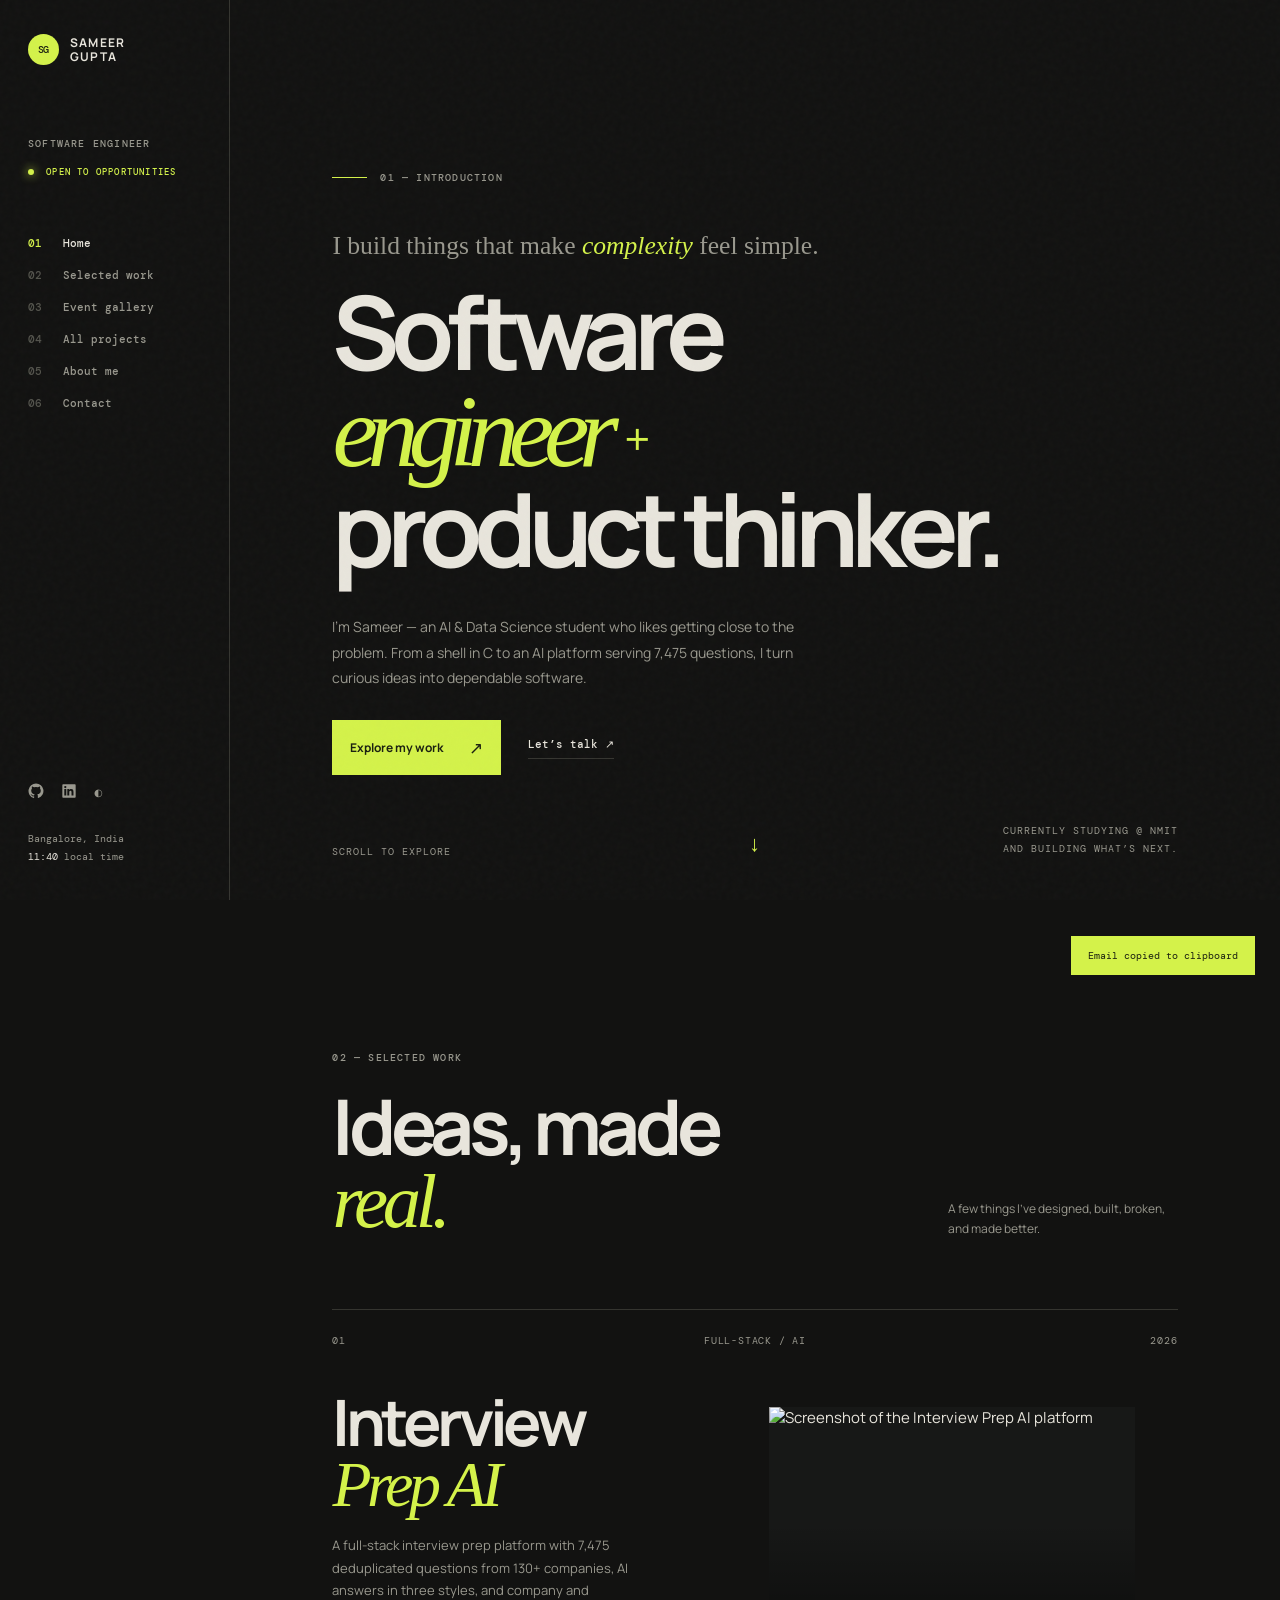
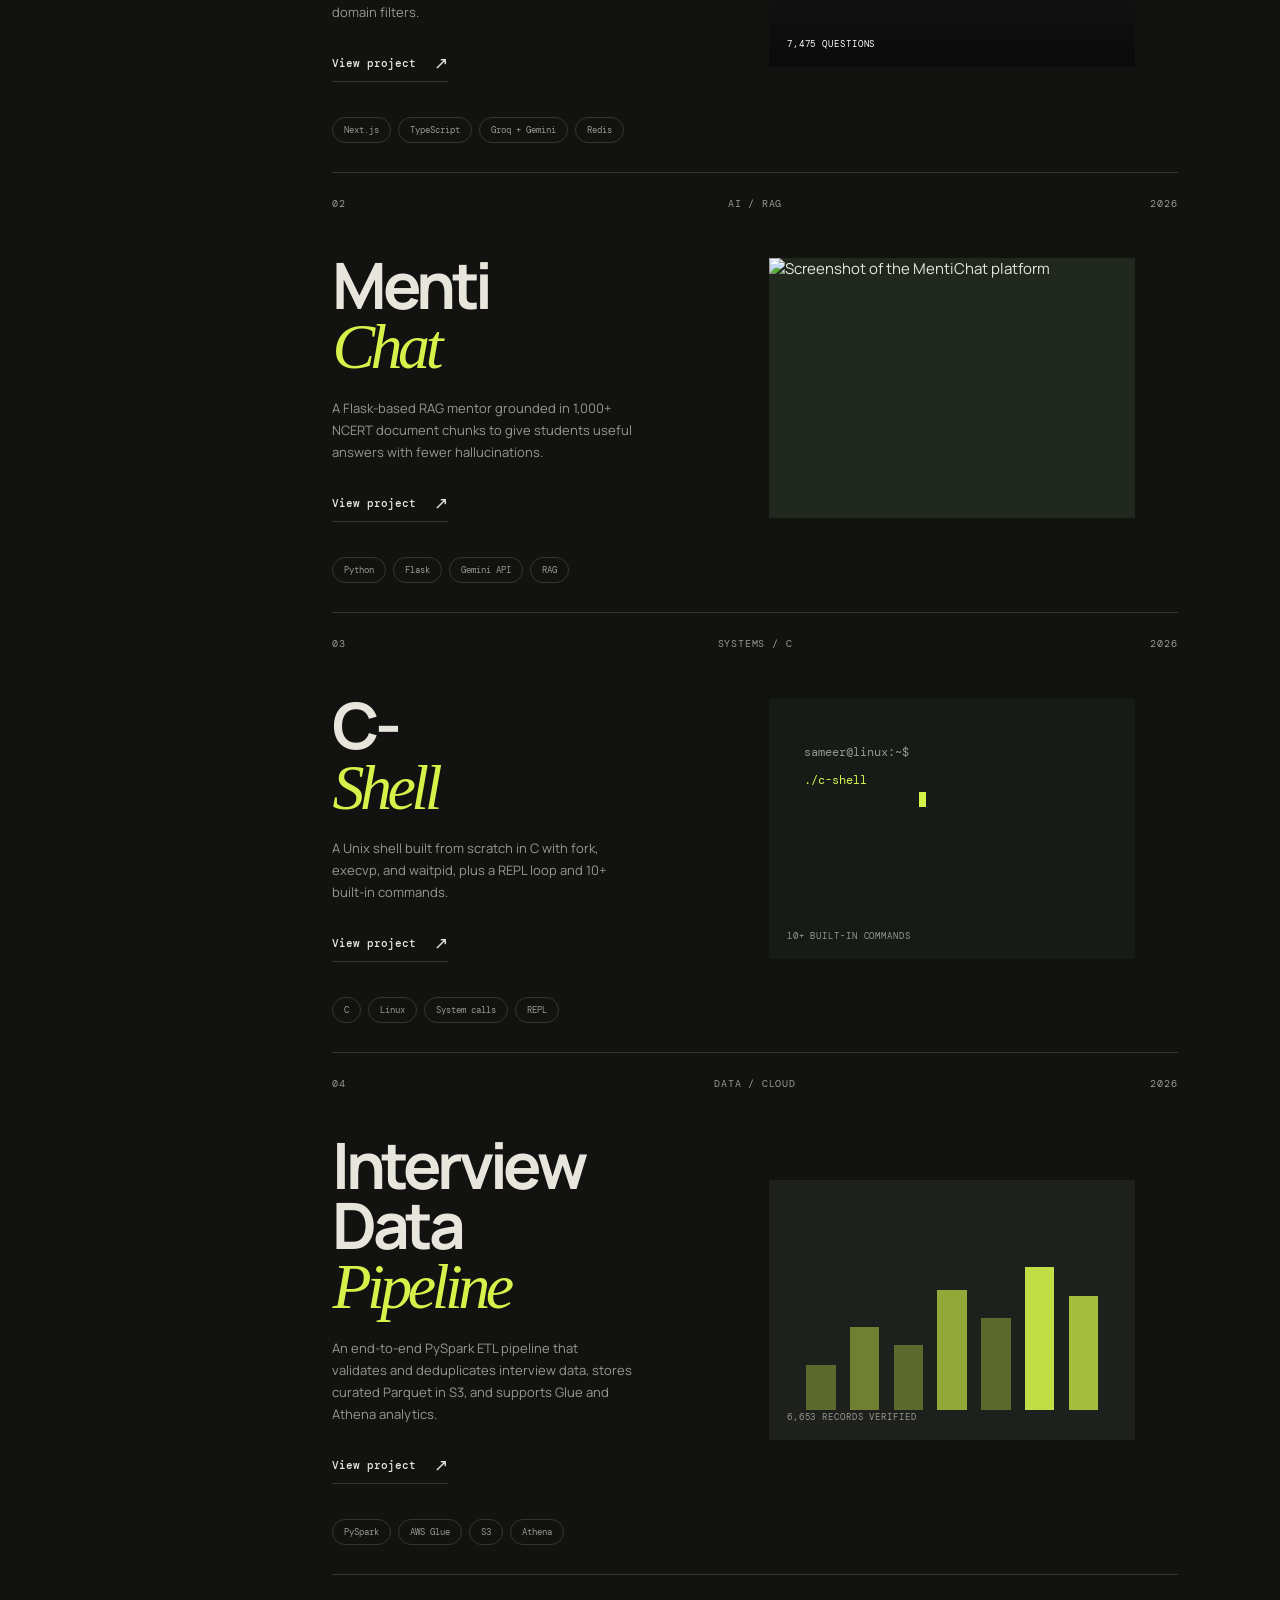
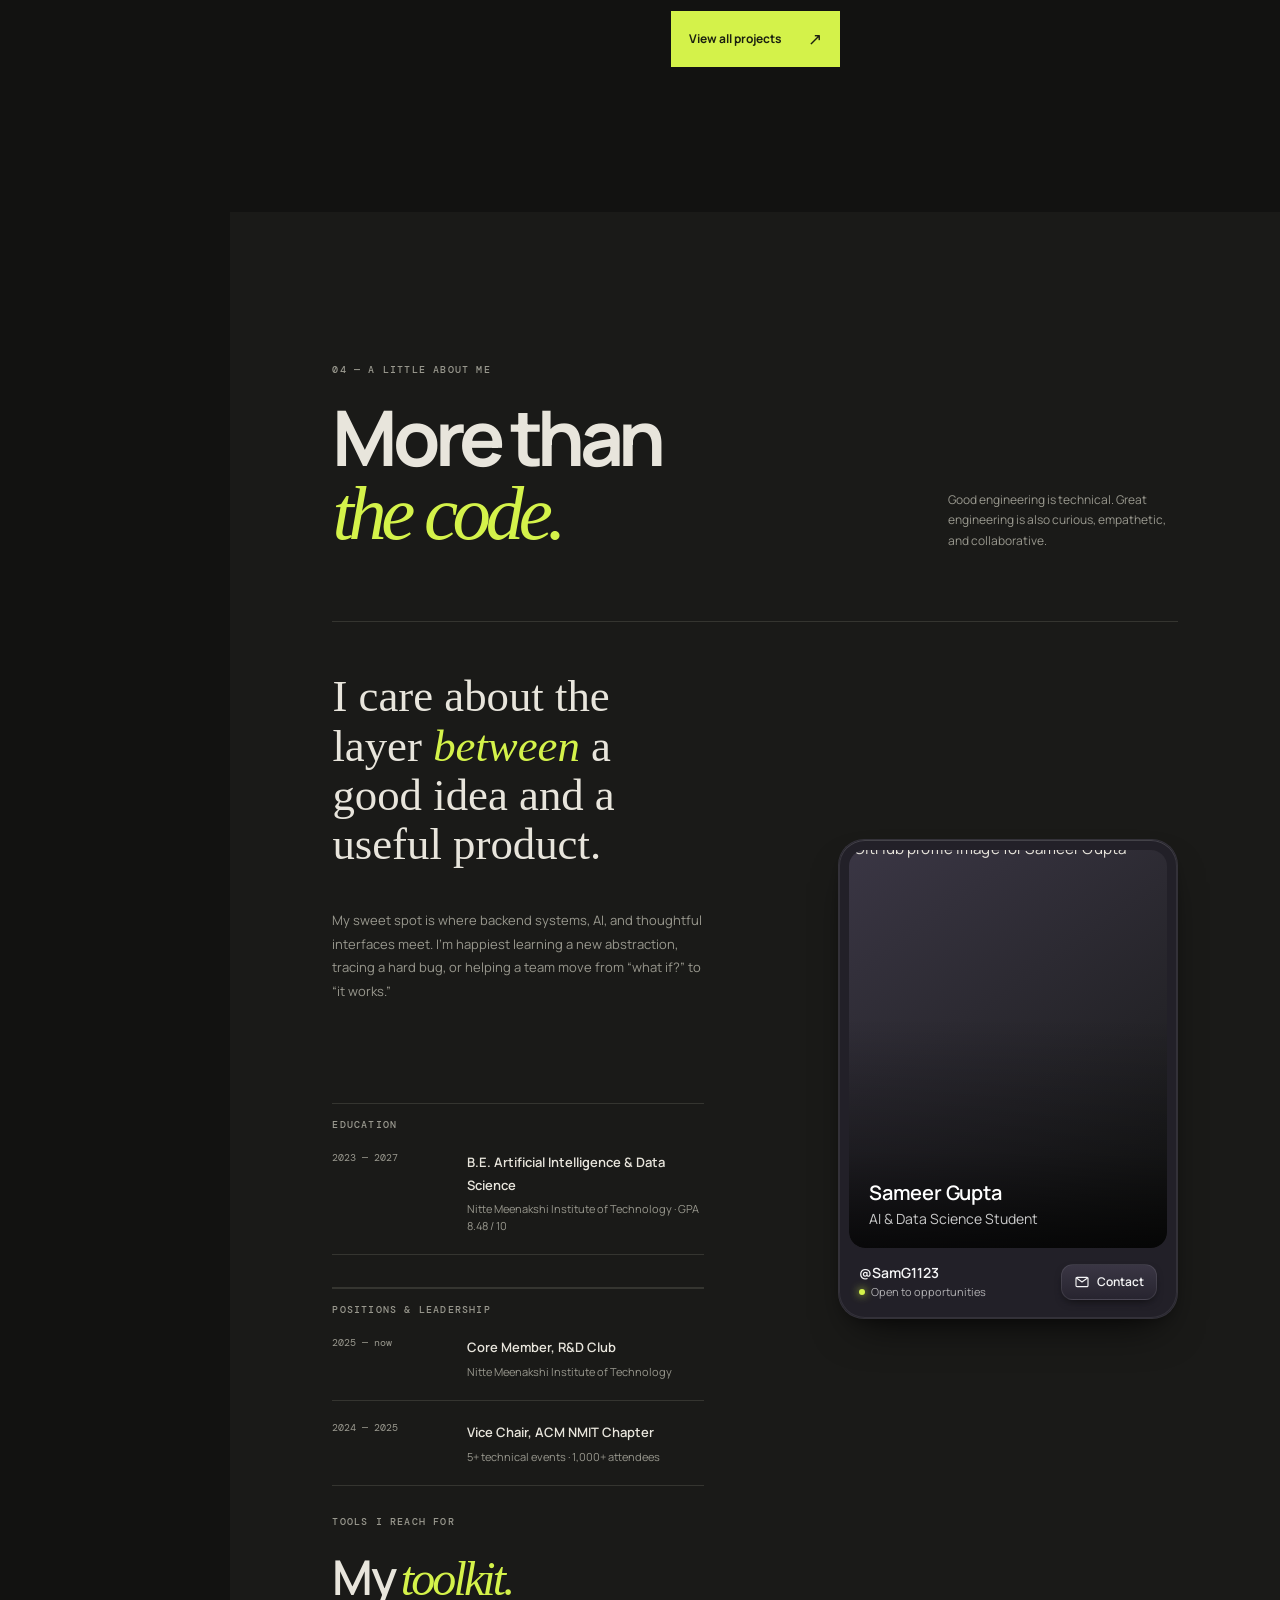
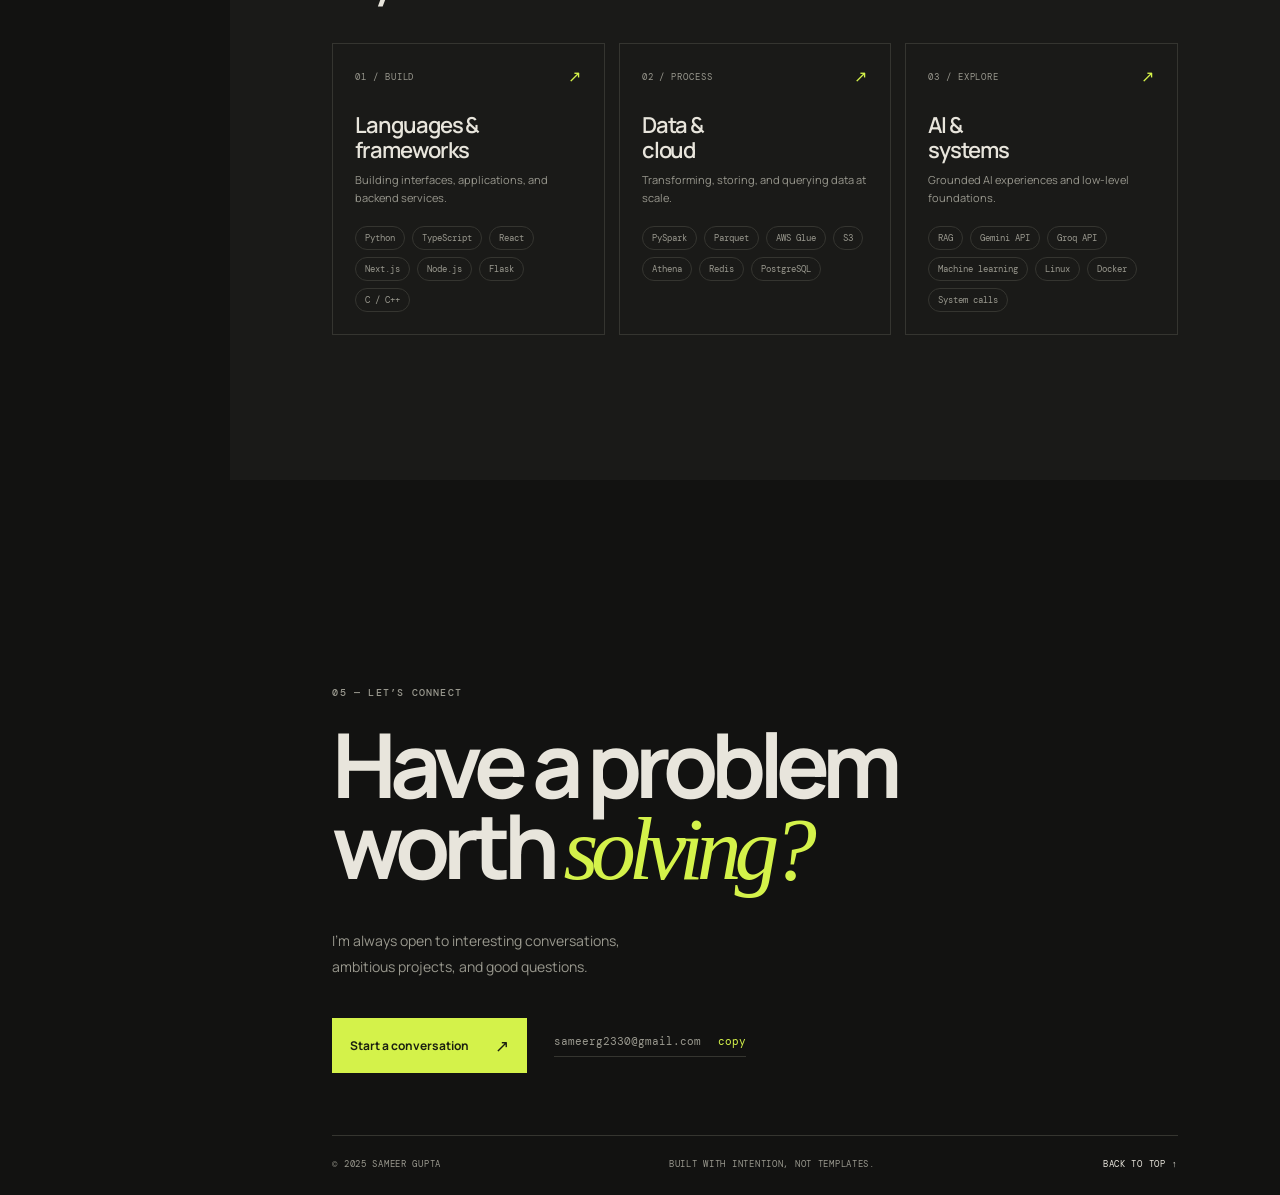
==== commit 9d0006ae: "minor changes" ====
--- a/index.html
+++ b/index.html
@@ -26,8 +26,9 @@
         <a class="active" href="#top"><span>01</span>Home</a>
         <a href="#work"><span>02</span>Selected work</a>
         <a href="gallery.html"><span>03</span>Event gallery</a>
-        <a href="#about"><span>04</span>About me</a>
-        <a href="#contact"><span>05</span>Contact</a>
+        <a href="projects.html"><span>04</span>All projects</a>
+        <a href="#about"><span>05</span>About me</a>
+        <a href="#contact"><span>06</span>Contact</a>
       </nav>
       <div class="side-bottom">
         <div class="socials"><a href="https://github.com/SamG1123" target="_blank" rel="noreferrer" aria-label="GitHub profile"><svg width="16" height="16" viewBox="0 0 24 24" fill="currentColor" aria-hidden="true"><path d="M12 .75a11.25 11.25 0 0 0-3.56 21.92c.56.1.77-.24.77-.54v-2.1c-3.14.68-3.8-1.33-3.8-1.33-.51-1.3-1.25-1.65-1.25-1.65-1.02-.7.08-.69.08-.69 1.13.08 1.73 1.16 1.73 1.16 1 1.72 2.62 1.23 3.26.94.1-.73.39-1.23.71-1.51-2.5-.28-5.14-1.28-5.14-5.56 0-1.23.44-2.24 1.16-3.03-.12-.29-.5-1.44.11-3 0 0 .95-.3 3.1 1.16a10.77 10.77 0 0 1 5.64 0c2.15-1.46 3.1-1.16 3.1-1.16.61 1.56.23 2.71.11 3 .72.79 1.16 1.8 1.16 3.03 0 4.29-2.65 5.27-5.17 5.55.4.35.76 1.03.76 2.08v3.1c0 .3.2.65.77.54A11.25 11.25 0 0 0 12 .75Z" /></svg></a><a href="https://linkedin.com/in/sameer-gupta-him" target="_blank" rel="noreferrer" aria-label="LinkedIn profile"><svg width="16" height="16" viewBox="0 0 24 24" fill="currentColor" aria-hidden="true"><path d="M20.45 2H3.55C2.69 2 2 2.68 2 3.52v16.96c0 .84.69 1.52 1.55 1.52h16.9c.86 0 1.55-.68 1.55-1.52V3.52c0-.84-.69-1.52-1.55-1.52ZM7.93 18.7H4.96V9.13h2.97v9.57ZM6.44 7.82a1.72 1.72 0 1 1 0-3.44 1.72 1.72 0 0 1 0 3.44Zm12.27 10.88h-2.96v-4.66c0-1.11-.02-2.54-1.55-2.54-1.55 0-1.79 1.21-1.79 2.46v4.74H9.45V9.13h2.84v1.31h.04c.39-.75 1.36-1.54 2.8-1.54 3 0 3.58 1.98 3.58 4.55v5.25Z" /></svg></a><button id="themeToggle" aria-label="Toggle color theme">◐</button></div>
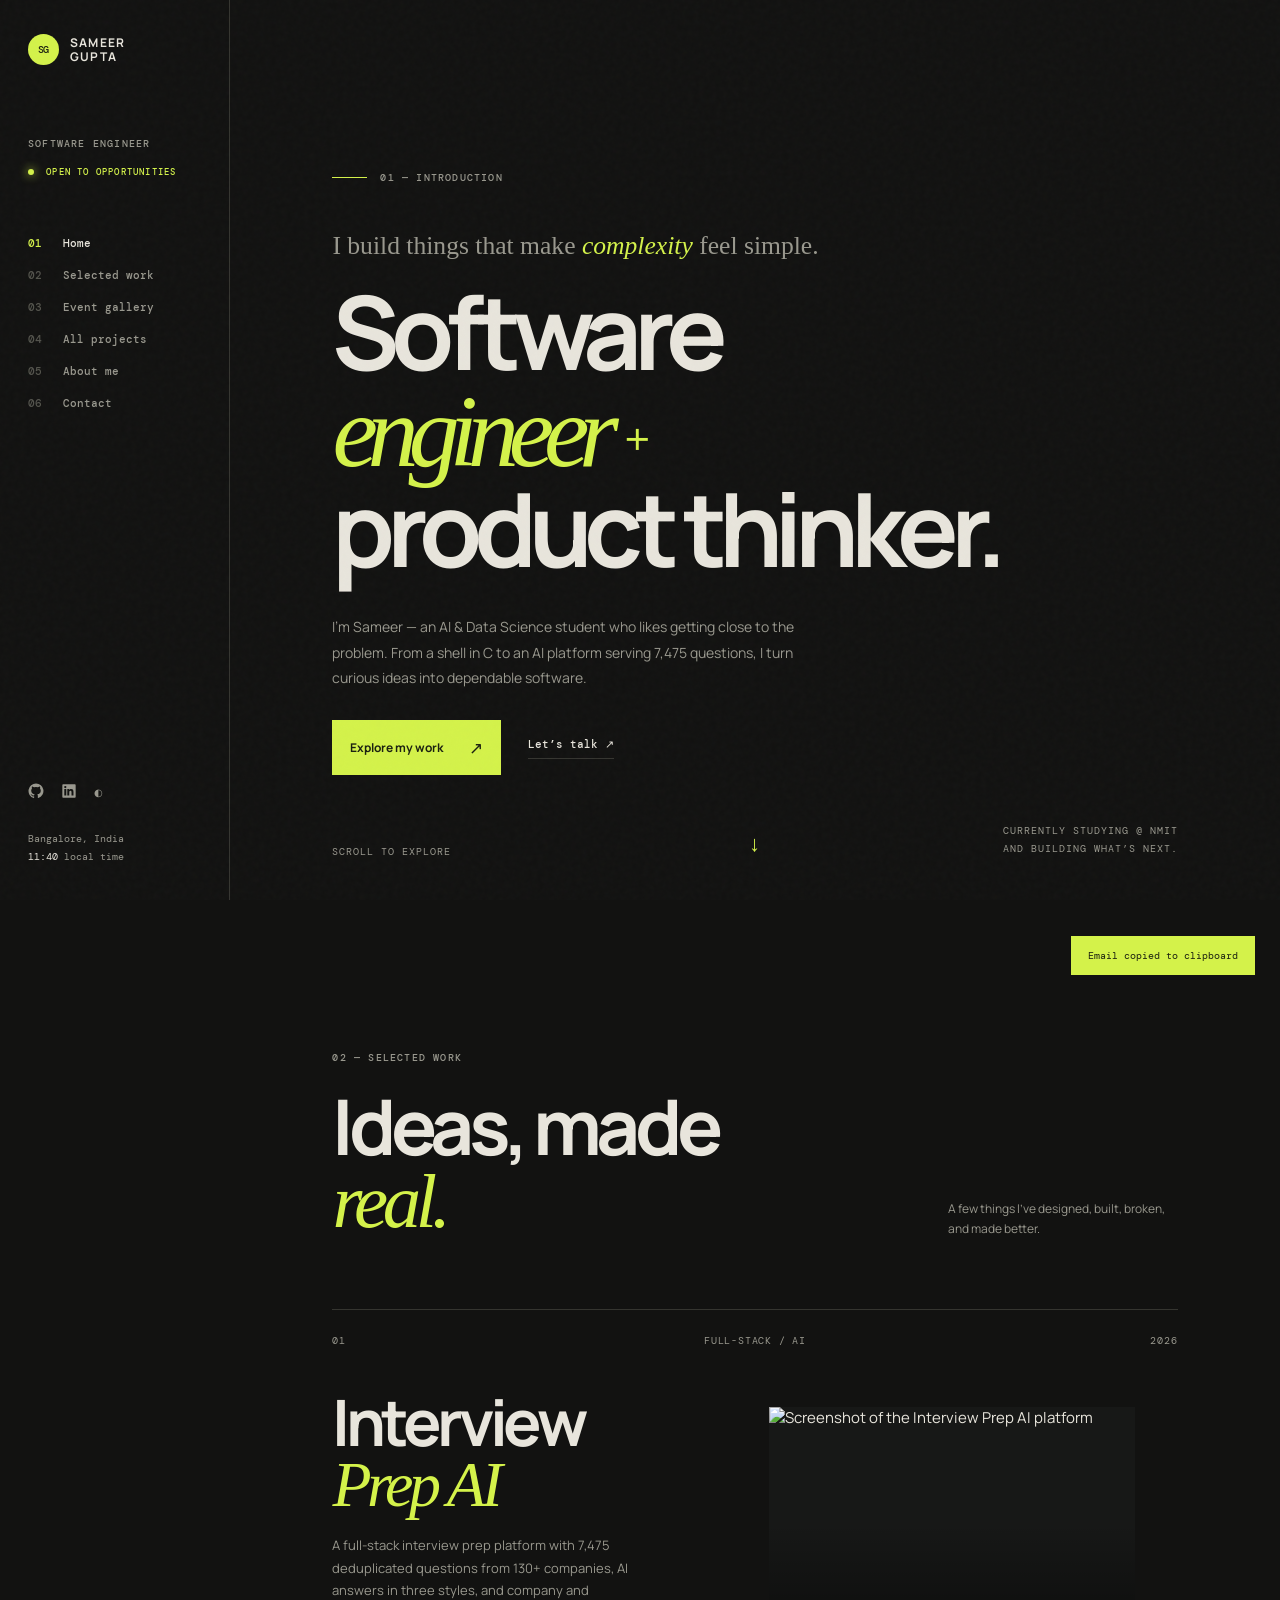
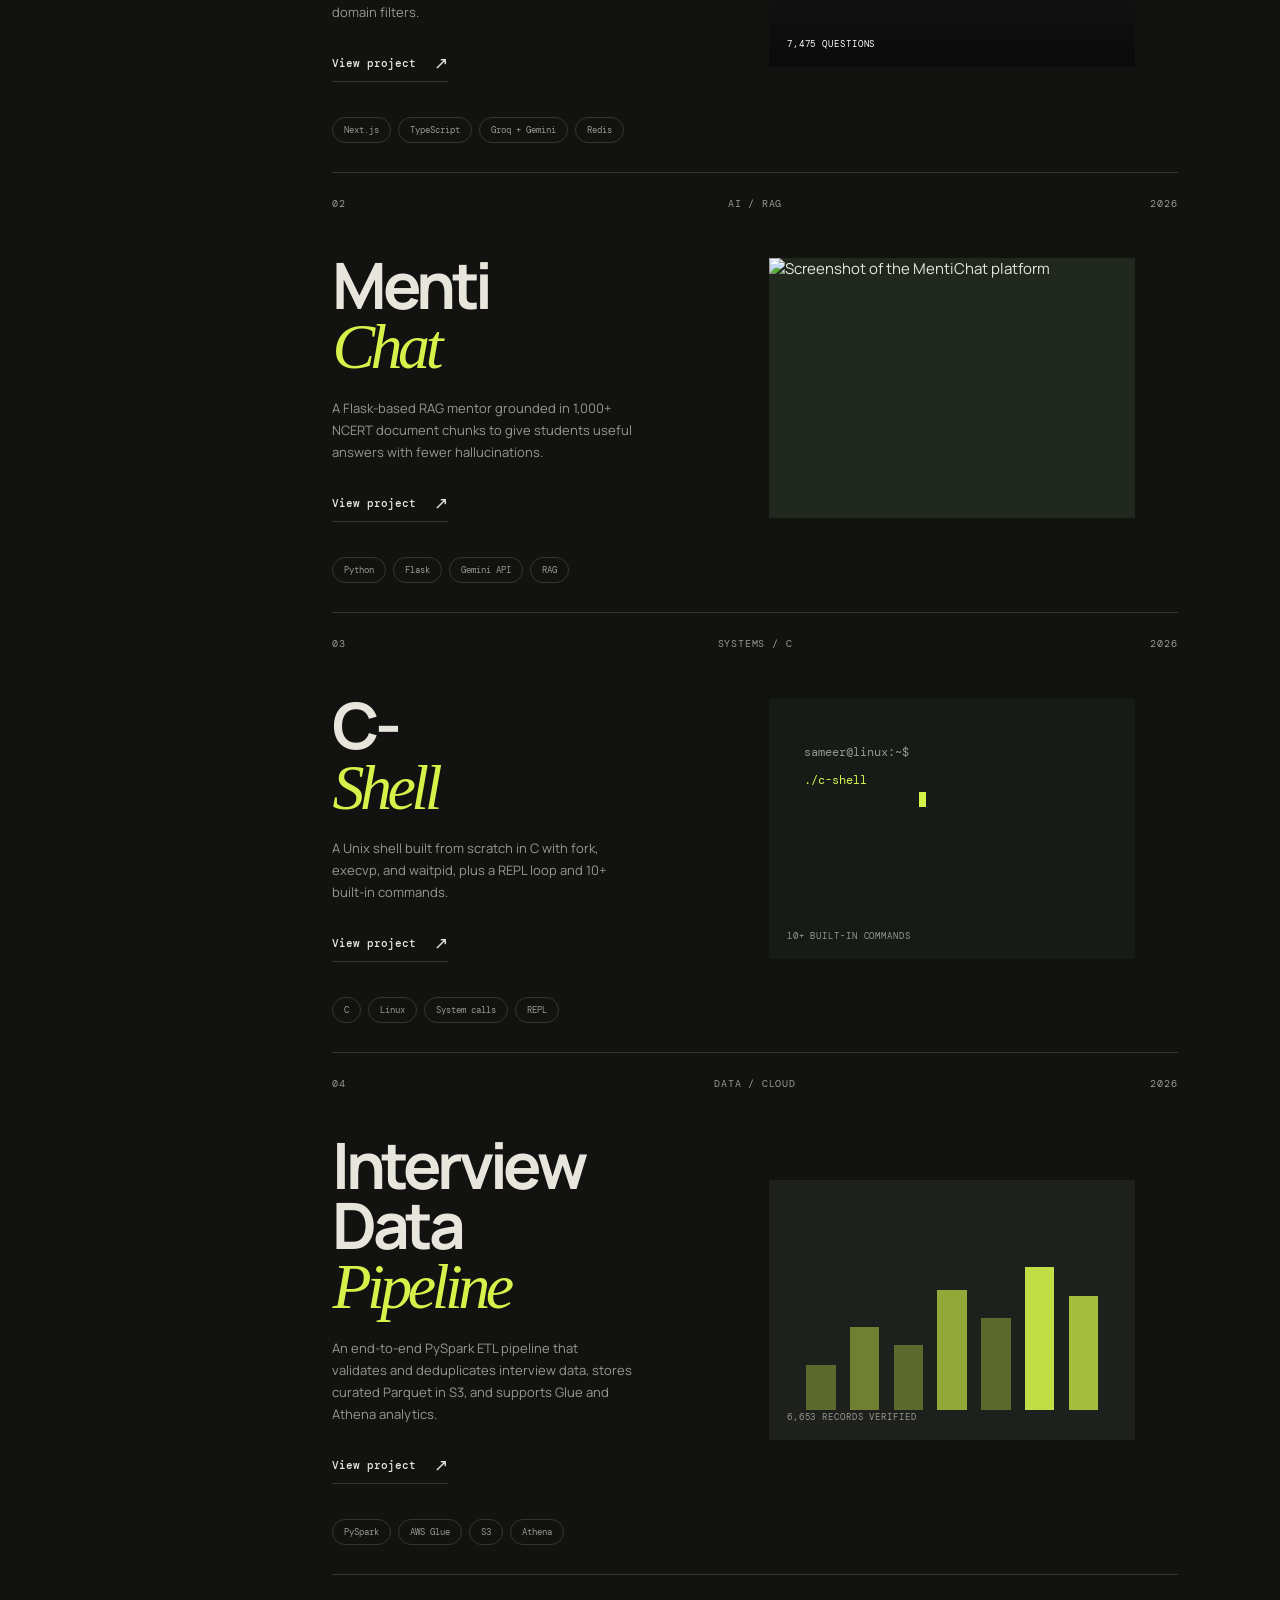
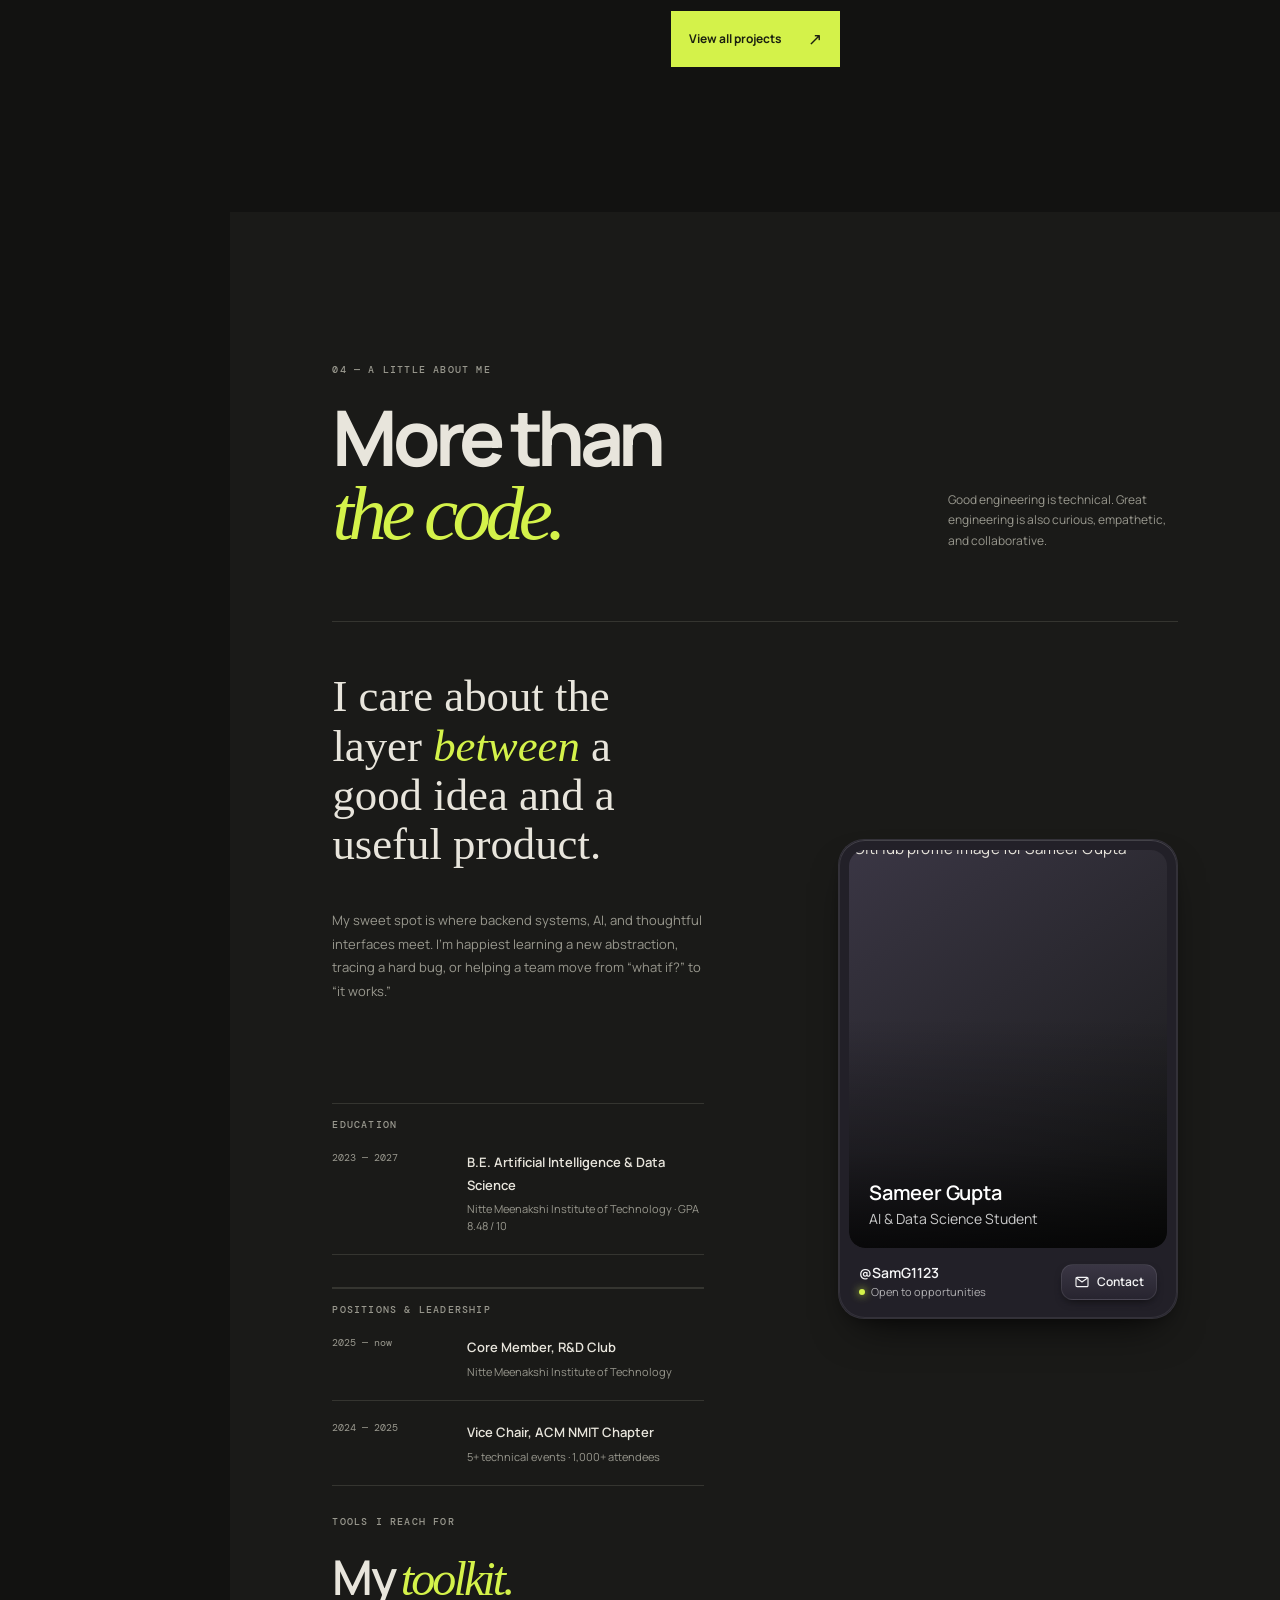
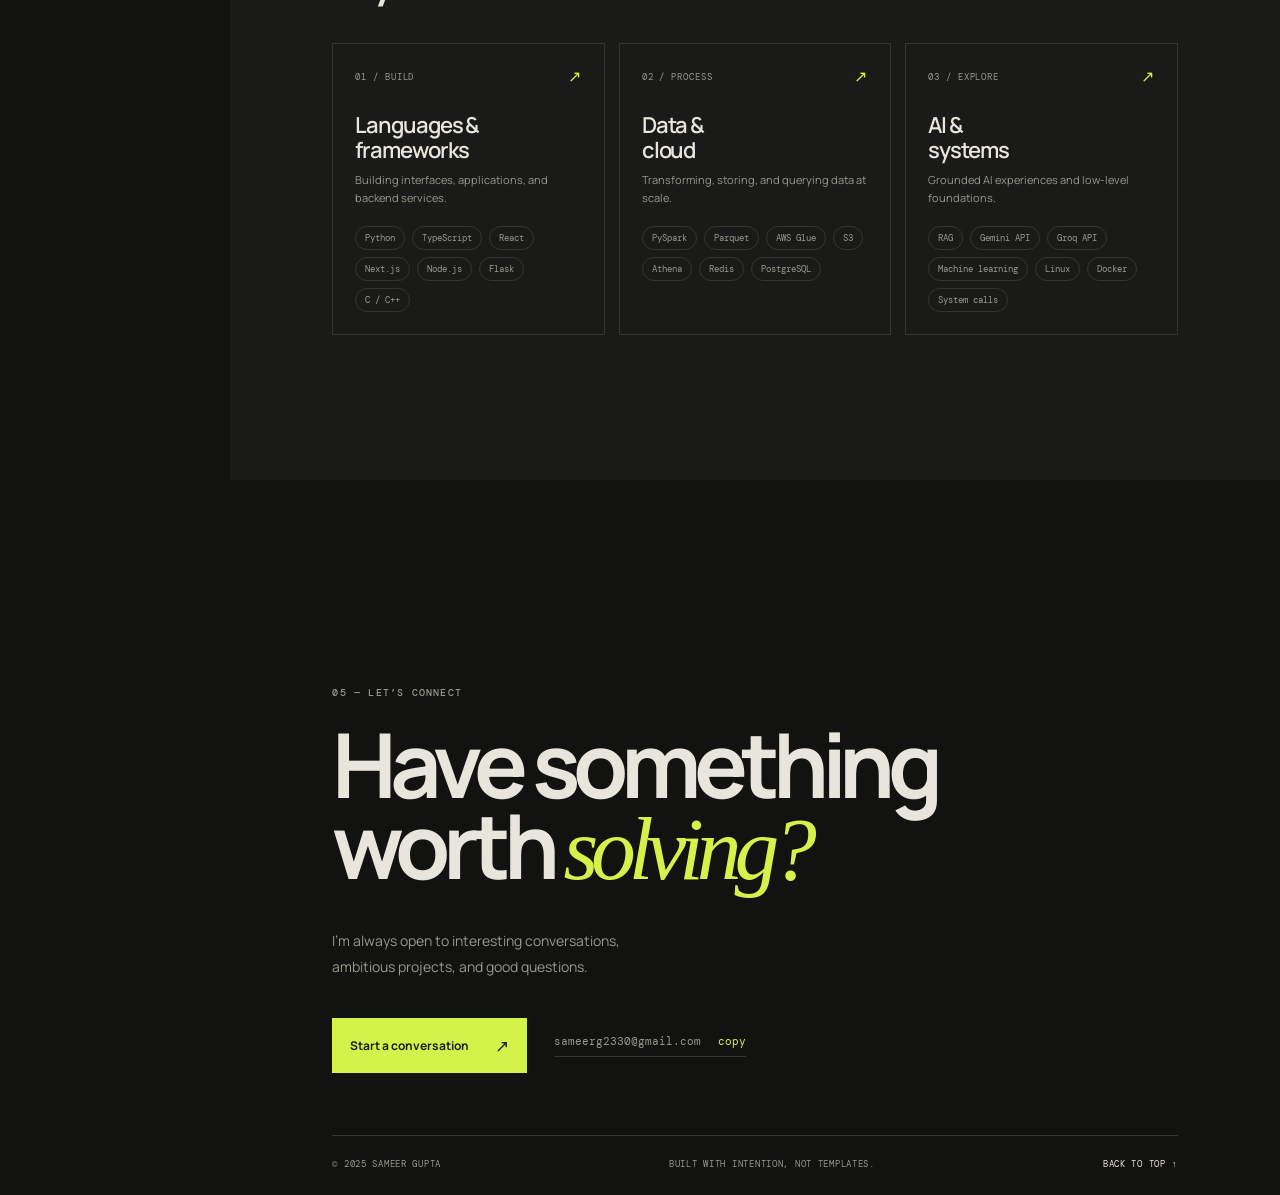
==== commit 29ac33a0: "added more photos for gallery" ====
--- a/index.html
+++ b/index.html
@@ -144,7 +144,7 @@
       </section>
 
       <section class="contact section-pad" id="contact">
-        <div class="contact-inner reveal"><span class="eyebrow">05 — let’s connect</span><h2>Have a problem<br />worth <em>solving?</em></h2><p>I’m always open to interesting conversations, ambitious projects, and good questions.</p><div class="contact-actions"><a class="button button-primary" href="mailto:sameerg2330@gmail.com">Start a conversation <span>↗</span></a><button class="copy-email" id="copyEmail">sameerg2330@gmail.com <span>copy</span></button></div></div>
+        <div class="contact-inner reveal"><span class="eyebrow">05 — let’s connect</span><h2>Have something<br />worth <em>solving?</em></h2><p>I’m always open to interesting conversations, ambitious projects, and good questions.</p><div class="contact-actions"><a class="button button-primary" href="mailto:sameerg2330@gmail.com">Start a conversation <span>↗</span></a><button class="copy-email" id="copyEmail">sameerg2330@gmail.com <span>copy</span></button></div></div>
         <footer><span>© 2025 Sameer Gupta</span><span>Built with intention, not templates.</span><a href="#top">Back to top ↑</a></footer>
       </section>
     </main>
